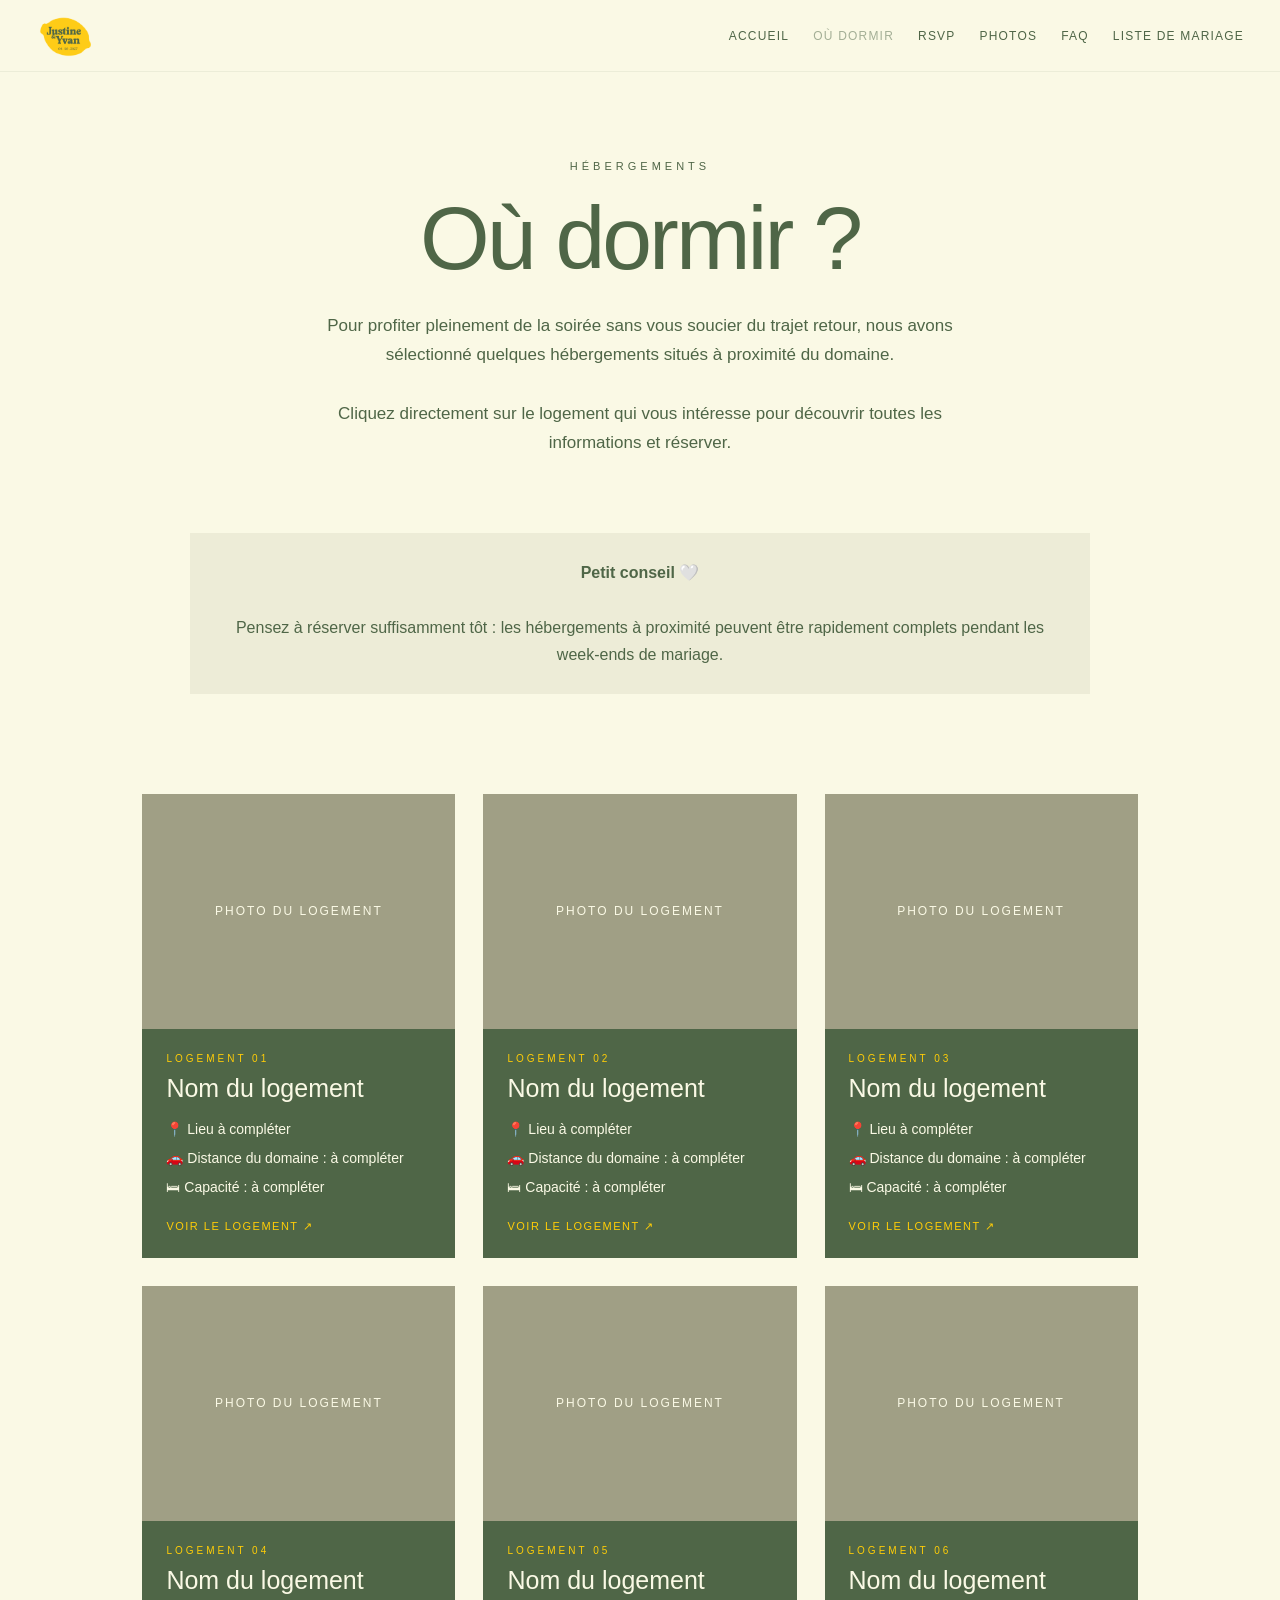
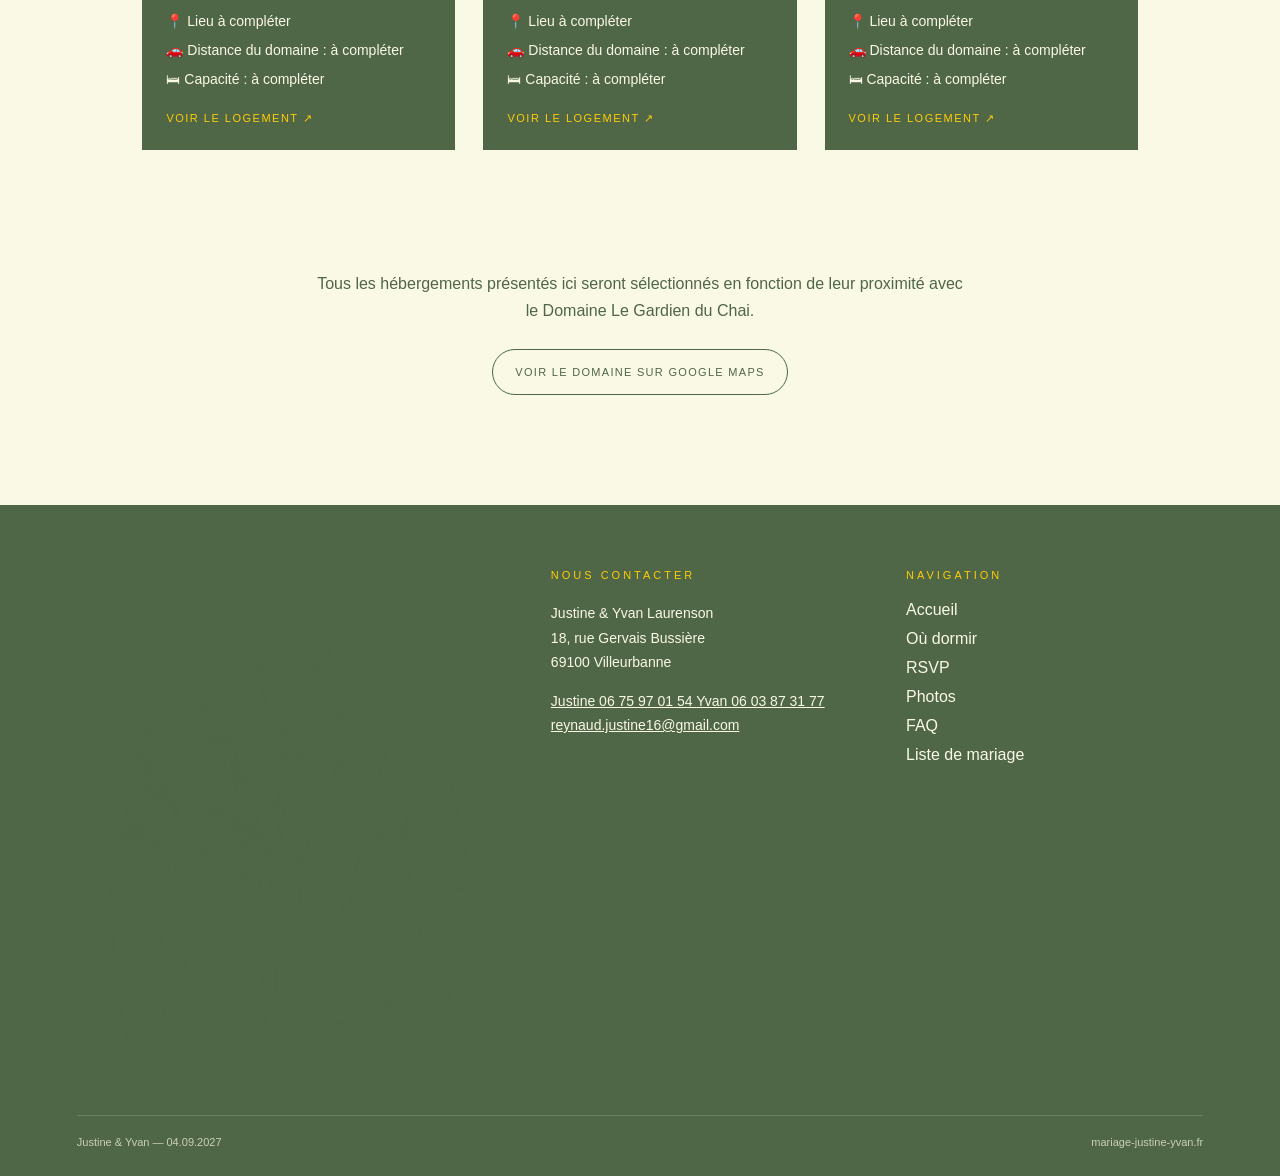
==== dormir.html @ b9c5d4f3 "Update dormir.html" ====
<!DOCTYPE html>
<html lang="fr">

<head>

<meta charset="UTF-8">

<meta name="viewport" content="width=device-width, initial-scale=1.0">

<title>Où dormir — Justine & Yvan</title>

<link
    rel="icon"
    type="image/png"
    href="./citron-logo.png"
>

<meta
    name="description"
    content="Découvrez notre sélection d'hébergements à proximité du mariage de Justine & Yvan."
>

<meta
    property="og:title"
    content="Où dormir — Justine & Yvan"
>

<meta
    property="og:description"
    content="Notre sélection d'hébergements à proximité du Domaine Le Gardien du Chai."
>

<meta
    property="og:image"
    content="https://mariage-justine-yvan.fr/photo-mariage.jpg"
>

<meta
    property="og:type"
    content="website"
>

<meta
    name="theme-color"
    content="#4f6647"
>

<link
    rel="stylesheet"
    href="./style.css"
>

</head>


<body>


<!-- =========================================================
     NAVIGATION
========================================================= -->

<nav>

    <a
        href="./index.html"
        class="logo-link"
        aria-label="Retour à l'accueil"
    >

        <img
            src="./citron-logo.png"
            alt="Logo Justine et Yvan"
            class="logo-img"
        >

    </a>


    <div class="nav-links">

        <a href="./index.html">
            Accueil
        </a>

        <a
            href="./dormir.html"
            aria-current="page"
        >
            Où dormir
        </a>

        <a href="./rsvp.html">
            RSVP
        </a>

        <a href="./photos.html">
            Photos
        </a>

        <a href="./faq.html">
            FAQ
        </a>

        <a href="./liste.html">
            Liste de mariage
        </a>

    </div>

</nav>


<!-- =========================================================
     CONTENU
========================================================= -->

<main>


<!-- =========================================================
     INTRODUCTION
========================================================= -->

<section class="page-hero">


    <div class="page-eyebrow">

        Hébergements

    </div>


    <h1 class="page-title">

        Où dormir ?

    </h1>


    <p class="page-intro">

        Pour profiter pleinement de la soirée
        sans vous soucier du trajet retour,
        nous avons sélectionné quelques hébergements
        situés à proximité du domaine.

        <br><br>

        Cliquez directement sur le logement
        qui vous intéresse pour découvrir
        toutes les informations et réserver.

    </p>


</section>


<!-- =========================================================
     PETIT CONSEIL
========================================================= -->

<div class="note">

    <strong>
        Petit conseil 🤍
    </strong>

    <br><br>

    Pensez à réserver suffisamment tôt :
    les hébergements à proximité peuvent être
    rapidement complets pendant les week-ends de mariage.

</div>


<!-- =========================================================
     LES 6 LOGEMENTS
========================================================= -->

<section class="lodging-grid">


    <!-- =====================================================
         LOGEMENT 01
    ====================================================== -->

    <a
        class="lodging-card"
        href="#"
        aria-label="Logement 1 — informations à venir"
    >


        <div class="lodging-image-placeholder">

            Photo du logement

        </div>


        <div class="lodging-content">


            <div class="lodging-number">

                Logement 01

            </div>


            <h2>

                Nom du logement

            </h2>


            <div class="lodging-meta">


                <div>

                    📍 Lieu à compléter

                </div>


                <div>

                    🚗 Distance du domaine :
                    à compléter

                </div>


                <div>

                    🛏 Capacité :
                    à compléter

                </div>


            </div>


            <span class="lodging-link">

                Voir le logement ↗

            </span>


        </div>


    </a>



    <!-- =====================================================
         LOGEMENT 02
    ====================================================== -->

    <a
        class="lodging-card"
        href="#"
        aria-label="Logement 2 — informations à venir"
    >


        <div class="lodging-image-placeholder">

            Photo du logement

        </div>


        <div class="lodging-content">


            <div class="lodging-number">

                Logement 02

            </div>


            <h2>

                Nom du logement

            </h2>


            <div class="lodging-meta">


                <div>

                    📍 Lieu à compléter

                </div>


                <div>

                    🚗 Distance du domaine :
                    à compléter

                </div>


                <div>

                    🛏 Capacité :
                    à compléter

                </div>


            </div>


            <span class="lodging-link">

                Voir le logement ↗

            </span>


        </div>


    </a>



    <!-- =====================================================
         LOGEMENT 03
    ====================================================== -->

    <a
        class="lodging-card"
        href="#"
        aria-label="Logement 3 — informations à venir"
    >


        <div class="lodging-image-placeholder">

            Photo du logement

        </div>


        <div class="lodging-content">


            <div class="lodging-number">

                Logement 03

            </div>


            <h2>

                Nom du logement

            </h2>


            <div class="lodging-meta">


                <div>

                    📍 Lieu à compléter

                </div>


                <div>

                    🚗 Distance du domaine :
                    à compléter

                </div>


                <div>

                    🛏 Capacité :
                    à compléter

                </div>


            </div>


            <span class="lodging-link">

                Voir le logement ↗

            </span>


        </div>


    </a>



    <!-- =====================================================
         LOGEMENT 04
    ====================================================== -->

    <a
        class="lodging-card"
        href="#"
        aria-label="Logement 4 — informations à venir"
    >


        <div class="lodging-image-placeholder">

            Photo du logement

        </div>


        <div class="lodging-content">


            <div class="lodging-number">

                Logement 04

            </div>


            <h2>

                Nom du logement

            </h2>


            <div class="lodging-meta">


                <div>

                    📍 Lieu à compléter

                </div>


                <div>

                    🚗 Distance du domaine :
                    à compléter

                </div>


                <div>

                    🛏 Capacité :
                    à compléter

                </div>


            </div>


            <span class="lodging-link">

                Voir le logement ↗

            </span>


        </div>


    </a>



    <!-- =====================================================
         LOGEMENT 05
    ====================================================== -->

    <a
        class="lodging-card"
        href="#"
        aria-label="Logement 5 — informations à venir"
    >


        <div class="lodging-image-placeholder">

            Photo du logement

        </div>


        <div class="lodging-content">


            <div class="lodging-number">

                Logement 05

            </div>


            <h2>

                Nom du logement

            </h2>


            <div class="lodging-meta">


                <div>

                    📍 Lieu à compléter

                </div>


                <div>

                    🚗 Distance du domaine :
                    à compléter

                </div>


                <div>

                    🛏 Capacité :
                    à compléter

                </div>


            </div>


            <span class="lodging-link">

                Voir le logement ↗

            </span>


        </div>


    </a>



    <!-- =====================================================
         LOGEMENT 06
    ====================================================== -->

    <a
        class="lodging-card"
        href="#"
        aria-label="Logement 6 — informations à venir"
    >


        <div class="lodging-image-placeholder">

            Photo du logement

        </div>


        <div class="lodging-content">


            <div class="lodging-number">

                Logement 06

            </div>


            <h2>

                Nom du logement

            </h2>


            <div class="lodging-meta">


                <div>

                    📍 Lieu à compléter

                </div>


                <div>

                    🚗 Distance du domaine :
                    à compléter

                </div>


                <div>

                    🛏 Capacité :
                    à compléter

                </div>


            </div>


            <span class="lodging-link">

                Voir le logement ↗

            </span>


        </div>


    </a>


</section>


<!-- =========================================================
     RETOUR DOMAINE
========================================================= -->

<section
    style="
        padding: 0 8vw 110px;
        text-align: center;
    "
>


    <p
        style="
            max-width: 650px;
            margin: 0 auto 25px;
            line-height: 1.7;
        "
    >

        Tous les hébergements présentés ici
        seront sélectionnés en fonction de leur proximité
        avec le Domaine Le Gardien du Chai.

    </p>


    <a
        class="btn btn-outline"
        href="https://www.google.com/maps/search/?api=1&query=543+chemin+de+la+Varenne+42110+Salt-en-Donzy"
        target="_blank"
        rel="noopener noreferrer"
    >

        Voir le domaine sur Google Maps

    </a>


</section>


</main>


<!-- =========================================================
     FOOTER
========================================================= -->
<footer class="site-footer">

    <div class="footer-main">


        <!-- VISUEL -->

        <div class="footer-visual">

            <img
                src="./dessin-justine-yvan.png"
                alt="Dessin de Justine et Yvan"
                class="footer-couple"
            >

        </div>


        <!-- CONTACTS -->

        <div class="footer-contact-block">

            <div class="footer-heading">
                Nous contacter
            </div>


            <div class="footer-contact">

                <p class="footer-address">

                    Justine & Yvan Laurenson

                    <br>

                    18, rue Gervais Bussière

                    <br>

                    69100 Villeurbanne

                </p>


                <div class="footer-contact-links">

                    <a href="tel:+33675970154">

                        <span class="footer-contact-name">
                            Justine
                        </span>

                        <span>
                            06 75 97 01 54
                        </span>

                    </a>


                    <a href="tel:+33603873177">

                        <span class="footer-contact-name">
                            Yvan
                        </span>

                        <span>
                            06 03 87 31 77
                        </span>

                    </a>


                    <a
                        href="mailto:reynaud.justine16@gmail.com"
                        class="footer-email"
                    >

                        reynaud.justine16@gmail.com

                    </a>

                </div>

            </div>

        </div>


        <!-- NAVIGATION -->

        <div class="footer-navigation">

            <div class="footer-heading">
                Navigation
            </div>


            <div class="footer-links">

                <a href="./index.html">
                    Accueil
                </a>

                <a href="./dormir.html">
                    Où dormir
                </a>

                <a href="./rsvp.html">
                    RSVP
                </a>

                <a href="./photos.html">
                    Photos
                </a>

                <a href="./faq.html">
                    FAQ
                </a>

                <a href="./liste.html">
                    Liste de mariage
                </a>

            </div>

        </div>


    </div>


    <div class="footer-bottom">

        <span>
            Justine & Yvan — 04.09.2027
        </span>

        <span>
            mariage-justine-yvan.fr
        </span>

    </div>

</footer>


<script src="./script.js"></script>


</body>

</html>
---- style.css ----
/* =========================================================
   JUSTINE & YVAN — STYLE GLOBAL
   04.09.2027
========================================================= */


/* =========================================================
   POLICE + COULEURS
========================================================= */

@font-face {

    font-family: "Acumin";

    src:
        local("Acumin Variable Concept"),
        local("AcuminVariableConcept");

}


:root {

    --green: #4f6647;

    --khaki: #a09f85;

    --yellow: #ffcd07;

    --cream: #faf9e5;

    --ink: #32412e;

}


/* =========================================================
   BASE
========================================================= */

* {

    box-sizing: border-box;

}


html {

    scroll-behavior: smooth;

}


body {

    margin: 0;

    background: var(--cream);

    color: var(--green);

    font-family:
        "Acumin",
        Arial,
        sans-serif;

    overflow-x: hidden;

}


img {

    max-width: 100%;

    display: block;

}


a {

    color: inherit;

}


button,
input,
textarea,
select {

    font: inherit;

}


section {

    scroll-margin-top: 92px;

}


/* =========================================================
   NAVIGATION
========================================================= */

nav {

    position: fixed;

    top: 0;

    left: 0;

    width: 100%;

    z-index: 1000;

    padding: 14px 36px;

    display: flex;

    justify-content: space-between;

    align-items: center;

    background:
        rgba(
            250,
            249,
            229,
            0.96
        );

    backdrop-filter:
        blur(8px);

    -webkit-backdrop-filter:
        blur(8px);

    border-bottom:
        1px solid
        rgba(
            79,
            102,
            71,
            0.08
        );

}


.logo-link {

    display: flex;

    align-items: center;

    text-decoration: none;

}


.logo-img {

    width: 58px;

    height: auto;

    transition:
        transform 0.25s ease,
        opacity 0.25s ease;

}


.logo-link:hover
.logo-img {

    transform:
        rotate(-5deg)
        scale(1.05);

    opacity: 0.85;

}


.nav-links {

    display: flex;

    gap: 24px;

    align-items: center;

}


.nav-links a {

    text-decoration: none;

    text-transform: uppercase;

    letter-spacing: 1.2px;

    font-size: 12px;

    white-space: nowrap;

    transition:
        opacity 0.2s ease;

}


.nav-links a:hover,
.nav-links a[aria-current="page"] {

    opacity: 0.5;

}


/* =========================================================
   TITRES DE PAGES
========================================================= */

.page-hero {

    padding:

        160px
        8vw
        76px;

    text-align: center;

}


.page-eyebrow {

    font-size: 11px;

    letter-spacing: 4px;

    text-transform: uppercase;

    margin-bottom: 24px;

}


.page-title {

    margin: 0;

    font-size:
        clamp(
            48px,
            7vw,
            90px
        );

    line-height: 0.95;

    font-weight: 400;

    letter-spacing: -3px;

}


.page-intro {

    max-width: 680px;

    margin:
        30px
        auto
        0;

    font-size: 17px;

    line-height: 1.72;

}


/* =========================================================
   BOUTONS
========================================================= */

.btn {

    display: inline-flex;

    align-items: center;

    justify-content: center;

    gap: 8px;

    min-height: 46px;

    padding:
        0
        22px;

    border:
        1px solid
        var(--green);

    border-radius:
        999px;

    text-decoration: none;

    text-transform: uppercase;

    letter-spacing: 1.3px;

    font-size: 11px;

    transition:

        transform 0.2s ease,

        opacity 0.2s ease,

        background 0.2s ease,

        color 0.2s ease;

}


.btn:hover {

    transform:
        translateY(-2px);

}


.btn-yellow {

    background:
        var(--yellow);

    border-color:
        var(--yellow);

    color:
        var(--green);

}


.btn-outline {

    background:
        transparent;

    color:
        var(--green);

}


.btn-cream {

    border-color:
        var(--cream);

    color:
        var(--cream);

}


.btn-cream:hover {

    background:
        var(--cream);

    color:
        var(--green);

}


/* =========================================================
   ACCUEIL — HERO
========================================================= */

.hero {

    min-height: 100vh;

    padding:

        130px
        6vw
        80px;

    display: grid;

    grid-template-columns:

        minmax(
            0,
            1fr
        )

        minmax(
            0,
            1fr
        );

    gap: 7vw;

    align-items: center;

}


.hero-visual {

    display: flex;

    justify-content: center;

}


.photo-wrapper {

    width: 82%;

    max-width: 580px;

}


.photo-wrapper img {

    width: 100%;

    height: auto;

}


.hero-content {

    max-width: 650px;

}


.names {

    margin: 0;

    font-size:

        clamp(
            55px,
            7vw,
            105px
        );

    line-height:
        0.88;

    font-weight:
        500;

    letter-spacing:
        -4px;

}


.date {

    margin-top:
        35px;

    font-size:

        clamp(
            28px,
            4vw,
            52px
        );

    letter-spacing:
        3px;

}


.intro {

    margin-top:
        42px;

    max-width:
        570px;

    font-size:
        18px;

    line-height:
        1.68;

}


/* =========================================================
   COMPTE À REBOURS
========================================================= */

.countdown {

    margin-top:
        50px;

    display:
        flex;

    align-items:
        center;

    gap:
        16px;

}


.countdown-item {

    min-width:
        74px;

    text-align:
        center;

}


.number {

    font-size:
        38px;

    line-height:
        1;

    font-weight:
        500;

}


.label {

    margin-top:
        9px;

    font-size:
        9px;

    letter-spacing:
        2px;

    text-transform:
        uppercase;

}


.separator {

    margin-top:
        -14px;

    font-size:
        27px;

}


.hero-actions {

    display:
        flex;

    flex-wrap:
        wrap;

    gap:
        12px;

    margin-top:
        38px;

}


/* =========================================================
   INFORMATIONS ESSENTIELLES
========================================================= */

.quick-facts {

    padding:

        48px
        8vw;

    background:
        var(--khaki);

    color:
        var(--cream);

}


.quick-facts-grid {

    max-width:
        1100px;

    margin:
        auto;

    display:
        grid;

    grid-template-columns:
        repeat(
            4,
            1fr
        );

    gap:
        1px;

    background:
        rgba(
            250,
            249,
            229,
            0.25
        );

}


.quick-fact {

    padding:

        28px
        20px;

    text-align:
        center;

    background:
        var(--khaki);

}


.quick-fact strong {

    display:
        block;

    color:
        var(--yellow);

    font-size:
        20px;

    margin-bottom:
        6px;

}


.quick-fact span {

    font-size:
        12px;

    letter-spacing:
        1px;

    text-transform:
        uppercase;

}


/* =========================================================
   PROGRAMME
========================================================= */

.program-section {

    background:
        var(--green);

    color:
        var(--cream);

    padding:

        120px
        8vw;

}


.program-container {

    max-width:
        1100px;

    margin:
        auto;

}


.program-header {

    text-align:
        center;

    margin-bottom:
        70px;

}


.program-title {

    margin:
        0;

    font-size:

        clamp(
            44px,
            6vw,
            78px
        );

    font-weight:
        400;

}


.timeline {

    max-width:
        820px;

    margin:
        auto;

    position:
        relative;

}


.timeline::before {

    content:
        "";

    position:
        absolute;

    left:
        28px;

    top:
        18px;

    bottom:
        18px;

    width:
        2px;

    background:

        rgba(
            250,
            249,
            229,
            0.72
        );

}


.timeline-item {

    position:
        relative;

    padding:

        0
        0
        54px
        88px;

}


.timeline-dot {

    position:
        absolute;

    left:
        18px;

    top:
        5px;

    width:
        22px;

    height:
        22px;

    border-radius:
        50%;

    background:
        var(--yellow);

    border:

        3px solid
        var(--green);

}


.timeline-time {

    color:
        var(--yellow);

    font-size:
        13px;

    letter-spacing:
        2px;

    margin-bottom:
        8px;

}


.timeline-item h3 {

    margin:

        0
        0
        10px;

    font-size:
        30px;

    font-weight:
        400;

}


.timeline-item p {

    margin:
        0;

    line-height:
        1.72;

    opacity:
        0.92;

}


.travel-time {

    margin:

        -6px
        0
        48px
        88px;

    color:
        var(--yellow);

    font-size:
        12px;

    letter-spacing:
        2px;

    text-transform:
        uppercase;

}


.maps-button {

    display:
        inline-flex;

    margin-top:
        16px;

    padding:

        11px
        18px;

    border:

        1px solid
        var(--cream);

    border-radius:
        999px;

    color:
        var(--cream);

    text-decoration:
        none;

    font-size:
        11px;

    letter-spacing:
        1.2px;

    text-transform:
        uppercase;

}


.maps-button:hover {

    background:
        var(--cream);

    color:
        var(--green);

}


/* =========================================================
   TRAJET ÉGLISE → DOMAINE
========================================================= */

.route-section {

    padding:

        95px
        8vw;

    background:
        var(--cream);

}


.route-card {

    max-width:
        980px;

    margin:
        auto;

    background:
        var(--khaki);

    color:
        var(--cream);

    padding:
        46px;

    border-radius:
        2px;

}


.route-title {

    margin:

        0
        0
        36px;

    text-align:
        center;

    font-size:

        clamp(
            34px,
            5vw,
            58px
        );

    font-weight:
        400;

}


.route-grid {

    display:
        grid;

    grid-template-columns:

        1fr
        auto
        1fr;

    gap:
        28px;

    align-items:
        center;

}


.route-place {

    text-align:
        center;

}


.route-place strong {

    display:
        block;

    color:
        var(--yellow);

    font-size:
        19px;

    margin-bottom:
        10px;

}


.route-place p {

    margin:
        0;

    line-height:
        1.65;

}


.route-arrow {

    text-align:
        center;

    color:
        var(--yellow);

    font-size:
        13px;

    letter-spacing:
        2px;

    text-transform:
        uppercase;

}


.route-actions {

    display:
        flex;

    justify-content:
        center;

    gap:
        12px;

    flex-wrap:
        wrap;

    margin-top:
        34px;

}


/* =========================================================
   OÙ DORMIR
========================================================= */

.lodging-grid {

    max-width:
        1200px;

    margin:

        0
        auto;

    padding:

        0
        8vw
        120px;

    display:
        grid;

    grid-template-columns:

        repeat(
            3,
            minmax(
                0,
                1fr
            )
        );

    gap:
        28px;

}


.lodging-card {

    display:
        block;

    text-decoration:
        none;

    background:
        var(--green);

    color:
        var(--cream);

    overflow:
        hidden;

    transition:

        transform 0.25s ease,

        box-shadow 0.25s ease;

}


.lodging-card:hover {

    transform:
        translateY(-6px);

    box-shadow:

        0
        14px
        35px

        rgba(
            79,
            102,
            71,
            0.18
        );

}


.lodging-image,
.lodging-image-placeholder {

    width:
        100%;

    aspect-ratio:
        4 / 3;

}


.lodging-image {

    object-fit:
        cover;

}


.lodging-image-placeholder {

    display:
        flex;

    align-items:
        center;

    justify-content:
        center;

    background:
        var(--khaki);

    color:
        var(--cream);

    font-size:
        12px;

    letter-spacing:
        2px;

    text-transform:
        uppercase;

}


.lodging-content {

    padding:
        24px;

}


.lodging-number {

    color:
        var(--yellow);

    font-size:
        10px;

    letter-spacing:
        3px;

    text-transform:
        uppercase;

    margin-bottom:
        10px;

}


.lodging-content h2 {

    margin:

        0
        0
        16px;

    font-size:
        25px;

    font-weight:
        400;

}


.lodging-meta {

    display:
        flex;

    flex-direction:
        column;

    gap:
        8px;

    font-size:
        14px;

    line-height:
        1.5;

}


.lodging-link {

    display:
        inline-block;

    margin-top:
        22px;

    color:
        var(--yellow);

    font-size:
        11px;

    letter-spacing:
        1.5px;

    text-transform:
        uppercase;

}


/* =========================================================
   BLOCS DE NOTE
========================================================= */

.note {

    max-width:
        900px;

    margin:

        0
        auto
        100px;

    padding:
        26px;

    background:

        rgba(
            160,
            159,
            133,
            0.15
        );

    text-align:
        center;

    line-height:
        1.7;

}


/* =========================================================
   RSVP
========================================================= */

.rsvp-form-section {

    padding:

        0
        8vw
        120px;

}


.rsvp-container {

    max-width:
        900px;

    margin:
        auto;

}


.rsvp-form {

    display:
        flex;

    flex-direction:
        column;

    gap:
        52px;

}


.form-group {

    padding-bottom:
        46px;

    border-bottom:

        1px solid

        rgba(
            79,
            102,
            71,
            0.22
        );

    transition:
        opacity 0.3s ease;

}


.question-number {

    width:
        42px;

    height:
        42px;

    margin-bottom:
        20px;

    display:
        inline-flex;

    align-items:
        center;

    justify-content:
        center;

    border-radius:
        50%;

    background:
        var(--yellow);

    color:
        var(--green);

    font-size:
        12px;

}


.question {

    display:
        block;

    margin-bottom:
        18px;

    font-size:
        23px;

    line-height:
        1.35;

}


.helper-text {

    margin:

        -3px
        0
        24px;

    font-size:
        14px;

    line-height:
        1.6;

    color:

        rgba(
            79,
            102,
            71,
            0.72
        );

}


.text-input,
.textarea-input {

    width:
        100%;

    padding:

        14px
        4px;

    border:
        none;

    border-bottom:

        1px solid
        var(--green);

    border-radius:
        0;

    background:
        transparent;

    color:
        var(--green);

    font-size:
        17px;

    outline:
        none;

}


.text-input:focus,
.textarea-input:focus {

    border-bottom-width:
        2px;

}


.textarea-input {

    min-height:
        105px;

    resize:
        vertical;

}


.select-wrapper {

    position:
        relative;

    max-width:
        320px;

    margin-top:
        12px;

}


.select-input {

    width:
        100%;

    appearance:
        none;

    -webkit-appearance:
        none;

    padding:

        15px
        44px
        15px
        15px;

    border:

        1px solid
        var(--green);

    background:
        var(--cream);

    color:
        var(--green);

    outline:
        none;

}


.select-wrapper::after {

    content:
        "↓";

    position:
        absolute;

    right:
        17px;

    top:
        50%;

    transform:
        translateY(-50%);

    pointer-events:
        none;

}


.choice-list {

    display:
        flex;

    flex-direction:
        column;

    gap:
        15px;

}


.choice {

    position:
        relative;

    display:
        flex;

    align-items:
        center;

    gap:
        13px;

    cursor:
        pointer;

    line-height:
        1.45;

}


.choice input {

    position:
        absolute;

    opacity:
        0;

}


.custom-radio {

    width:
        22px;

    height:
        22px;

    flex-shrink:
        0;

    border:

        1px solid
        var(--green);

    border-radius:
        50%;

    display:
        flex;

    align-items:
        center;

    justify-content:
        center;

}


.choice input:checked
+
.custom-radio::after {

    content:
        "";

    width:
        12px;

    height:
        12px;

    border-radius:
        50%;

    background:
        var(--green);

}


.conditional-section {

    display:
        none;

    margin-top:
        28px;

    padding:
        26px;

    background:

        rgba(
            160,
            159,
            133,
            0.15
        );

}


.conditional-section.visible {

    display:
        block;

}


.rsvp-deadline {

    padding:

        38px
        28px;

    background:
        var(--green);

    color:
        var(--cream);

    text-align:
        center;

    line-height:
        1.7;

}


.rsvp-deadline strong {

    color:
        var(--yellow);

}


.submit-area {

    text-align:
        center;

}


.rsvp-submit {

    padding:

        18px
        38px;

    border:
        none;

    border-radius:
        999px;

    background:
        var(--yellow);

    color:
        var(--green);

    font-size:
        12px;

    letter-spacing:
        1.7px;

    text-transform:
        uppercase;

    cursor:
        pointer;

    transition:

        transform 0.2s ease,

        opacity 0.2s ease;

}


.rsvp-submit:hover {

    transform:
        translateY(-2px);

}


.rsvp-submit:disabled {

    opacity:
        0.6;

    cursor:
        wait;

}


.rsvp-success {

    display:
        none;

    margin-top:
        30px;

    padding:
        30px;

    background:

        rgba(
            79,
            102,
            71,
            0.1
        );

    line-height:
        1.65;

}


.rsvp-success.visible {

    display:
        block;

}


/* =========================================================
   PHOTOS
========================================================= */

.photos-content {

    padding:

        0
        8vw
        120px;

}


.photos-container {

    max-width:
        950px;

    margin:
        auto;

}


.photos-card {

    padding:

        68px
        48px;

    background:
        var(--green);

    color:
        var(--cream);

    text-align:
        center;

}


.photos-icon {

    font-size:
        42px;

    margin-bottom:
        24px;

}


.photos-card h2 {

    margin:
        0;

    font-size:

        clamp(
            34px,
            5vw,
            56px
        );

    font-weight:
        400;

}


.photos-card p {

    max-width:
        650px;

    margin:

        28px
        auto
        0;

    font-size:
        17px;

    line-height:
        1.72;

}


.photos-actions {

    margin-top:
        40px;

    display:
        flex;

    justify-content:
        center;

    gap:
        14px;

    flex-wrap:
        wrap;

}


.qr-wrap {

    margin:

        42px
        auto
        0;

    width:
        210px;

    height:
        210px;

    padding:
        14px;

    background:
        var(--cream);

    display:
        flex;

    align-items:
        center;

    justify-content:
        center;

    color:
        var(--green);

    font-size:
        12px;

    line-height:
        1.4;

}


.qr-wrap img {

    width:
        100%;

    height:
        100%;

    object-fit:
        contain;

}


/* =========================================================
   FAQ
========================================================= */

.faq-list {

    max-width:
        900px;

    margin:

        0
        auto;

    padding:

        0
        8vw
        120px;

}


.faq-item {

    border-bottom:

        1px solid

        rgba(
            79,
            102,
            71,
            0.22
        );

}


.faq-question {

    width:
        100%;

    padding:

        24px
        0;

    border:
        none;

    background:
        transparent;

    color:
        var(--green);

    display:
        flex;

    justify-content:
        space-between;

    align-items:
        center;

    gap:
        20px;

    text-align:
        left;

    font-size:
        20px;

    cursor:
        pointer;

}


.faq-symbol {

    width:
        34px;

    height:
        34px;

    flex-shrink:
        0;

    border-radius:
        50%;

    background:
        var(--yellow);

    display:
        flex;

    align-items:
        center;

    justify-content:
        center;

    font-size:
        19px;

}


.faq-answer {

    display:
        none;

    padding:

        0
        52px
        24px
        0;

    font-size:
        16px;

    line-height:
        1.72;

    color:

        rgba(
            79,
            102,
            71,
            0.84
        );

}


.faq-item.open
.faq-answer {

    display:
        block;

}


/* =========================================================
   LISTE DE MARIAGE
========================================================= */

.gift-section {

    padding:

        0
        8vw
        120px;

}


.gift-card {

    max-width:
        900px;

    margin:
        auto;

    padding:

        64px
        48px;

    background:
        var(--green);

    color:
        var(--cream);

    text-align:
        center;

}


.gift-card h2 {

    margin:
        0;

    font-size:

        clamp(
            34px,
            5vw,
            58px
        );

    font-weight:
        400;

}


.gift-card p {

    max-width:
        680px;

    margin:

        28px
        auto
        0;

    line-height:
        1.75;

    font-size:
        17px;

}


.gift-actions {

    margin-top:
        36px;

    display:
        flex;

    justify-content:
        center;

    gap:
        12px;

    flex-wrap:
        wrap;

}


/* =========================================================
   PAGE 404
========================================================= */

.notfound {

    min-height:
        100vh;

    padding:

        120px
        24px
        60px;

    display:
        flex;

    align-items:
        center;

    justify-content:
        center;

    text-align:
        center;

}


.notfound-inner {

    max-width:
        700px;

}


.notfound-logo {

    width:
        95px;

    margin:

        0
        auto
        24px;

}


.notfound h1 {

    margin:
        0;

    font-size:

        clamp(
            46px,
            8vw,
            90px
        );

    font-weight:
        400;

}


.notfound p {

    font-size:
        18px;

    line-height:
        1.7;

}


/* =========================================================
   FOOTER
========================================================= */

footer {

    background:
        var(--green);

    color:
        var(--cream);

    padding:

        64px
        6vw
        28px;

}


.footer-main {

    max-width:
        1200px;

    margin:
        auto;

    display:
        grid;

    grid-template-columns:

        1.4fr
        1fr
        1fr;

    gap:
        58px;

}


.footer-logo {

    width:
        72px;

    margin-bottom:
        18px;

}


.footer-title {

    font-size:
        28px;

    margin:

        0
        0
        8px;

    font-weight:
        400;

}


.footer-date {

    color:
        var(--yellow);

    letter-spacing:
        2px;

}


.footer-heading {

    color:
        var(--yellow);

    font-size:
        11px;

    letter-spacing:
        3px;

    text-transform:
        uppercase;

    margin-bottom:
        20px;

}


.footer-links {

    display:
        flex;

    flex-direction:
        column;

    gap:
        11px;

}


.footer-links a {

    color:
        var(--cream);

    text-decoration:
        none;

}


.footer-links a:hover {

    opacity:
        0.7;

}


.footer-contact {

    line-height:
        1.75;

    font-size:
        14px;

}


.footer-bottom {

    max-width:
        1200px;

    margin:

        48px
        auto
        0;

    padding-top:
        20px;

    border-top:

        1px solid

        rgba(
            250,
            249,
            229,
            0.24
        );

    display:
        flex;

    justify-content:
        space-between;

    gap:
        20px;

    font-size:
        11px;

    opacity:
        0.72;

}


/* =========================================================
   TABLETTES
========================================================= */

@media
(
    max-width: 900px
) {

    .quick-facts-grid {

        grid-template-columns:

            repeat(
                2,
                1fr
            );

    }


    .lodging-grid {

        grid-template-columns:

            repeat(
                2,
                minmax(
                    0,
                    1fr
                )
            );

    }


    .route-grid {

        grid-template-columns:
            1fr;

        gap:
            22px;

    }


}


/* =========================================================
   MOBILE
========================================================= */

@media
(
    max-width: 700px
) {


    /* NAVIGATION */

    nav {

        padding:

            12px
            16px;

    }


    .logo-img {

        width:
            46px;

    }


    .nav-links {

        gap:
            11px;

        overflow-x:
            auto;

        max-width:

            calc(
                100vw
                -
                78px
            );

        scrollbar-width:
            none;

    }


    .nav-links::-webkit-scrollbar {

        display:
            none;

    }


    .nav-links a {

        font-size:
            9px;

    }


    /* ACCUEIL */

    .hero {

        min-height:
            auto;

        padding:

            105px
            22px
            72px;

        display:
            flex;

        flex-direction:
            column;

        gap:
            48px;

    }


    .photo-wrapper {

        width:
            100%;

    }


    .hero-content {

        text-align:
            center;

    }


    .names {

        font-size:
            62px;

        letter-spacing:
            -3px;

    }


    .date {

        font-size:
            29px;

    }


    .intro {

        font-size:
            16px;

    }


    .countdown {

        justify-content:
            center;

        gap:
            6px;

    }


    .countdown-item {

        min-width:
            56px;

    }


    .number {

        font-size:
            26px;

    }


    .label {

        font-size:
            7px;

        letter-spacing:
            1px;

    }


    .separator {

        font-size:
            18px;

    }


    .hero-actions {

        justify-content:
            center;

    }


    /* INFOS */

    .quick-facts {

        padding:

            30px
            20px;

    }


    .quick-facts-grid {

        grid-template-columns:

            1fr
            1fr;

    }


    .quick-fact {

        padding:

            22px
            12px;

    }


    /* PROGRAMME */

    .program-section {

        padding:

            90px
            22px;

    }


    .timeline-item {

        padding-left:
            68px;

    }


    .travel-time {

        margin-left:
            68px;

    }


    /* TRAJET */

    .route-section {

        padding:

            70px
            22px;

    }


    .route-card {

        padding:

            32px
            22px;

    }


    /* PAGES */

    .page-hero {

        padding:

            125px
            22px
            58px;

    }


    .page-title {

        font-size:
            50px;

        letter-spacing:
            -2px;

    }


    /* HÉBERGEMENTS */

    .lodging-grid {

        grid-template-columns:
            1fr;

        padding:

            0
            22px
            90px;

    }


    /* RSVP */

    .rsvp-form-section {

        padding:

            0
            22px
            90px;

    }


    .question {

        font-size:
            20px;

    }


    /* PHOTOS */

    .photos-content {

        padding:

            0
            22px
            90px;

    }


    .photos-card {

        padding:

            48px
            22px;

    }


    .photos-actions {

        flex-direction:
            column;

    }


    .photos-actions
    .btn {

        width:
            100%;

    }


    /* FAQ */

    .faq-list {

        padding:

            0
            22px
            90px;

    }


    .faq-question {

        font-size:
            18px;

    }


    .faq-answer {

        padding-right:
            0;

    }


    /* LISTE DE MARIAGE */

    .gift-section {

        padding:

            0
            22px
            90px;

    }


    .gift-card {

        padding:

            48px
            22px;

    }


    .gift-actions {

        flex-direction:
            column;

    }


    .gift-actions
    .btn {

        width:
            100%;

    }


    /* FOOTER */

    footer {

        padding:

            52px
            22px
            25px;

    }


    .footer-main {

        grid-template-columns:
            1fr;

        gap:
            40px;

    }


    .footer-bottom {

        flex-direction:
            column;

    }


}
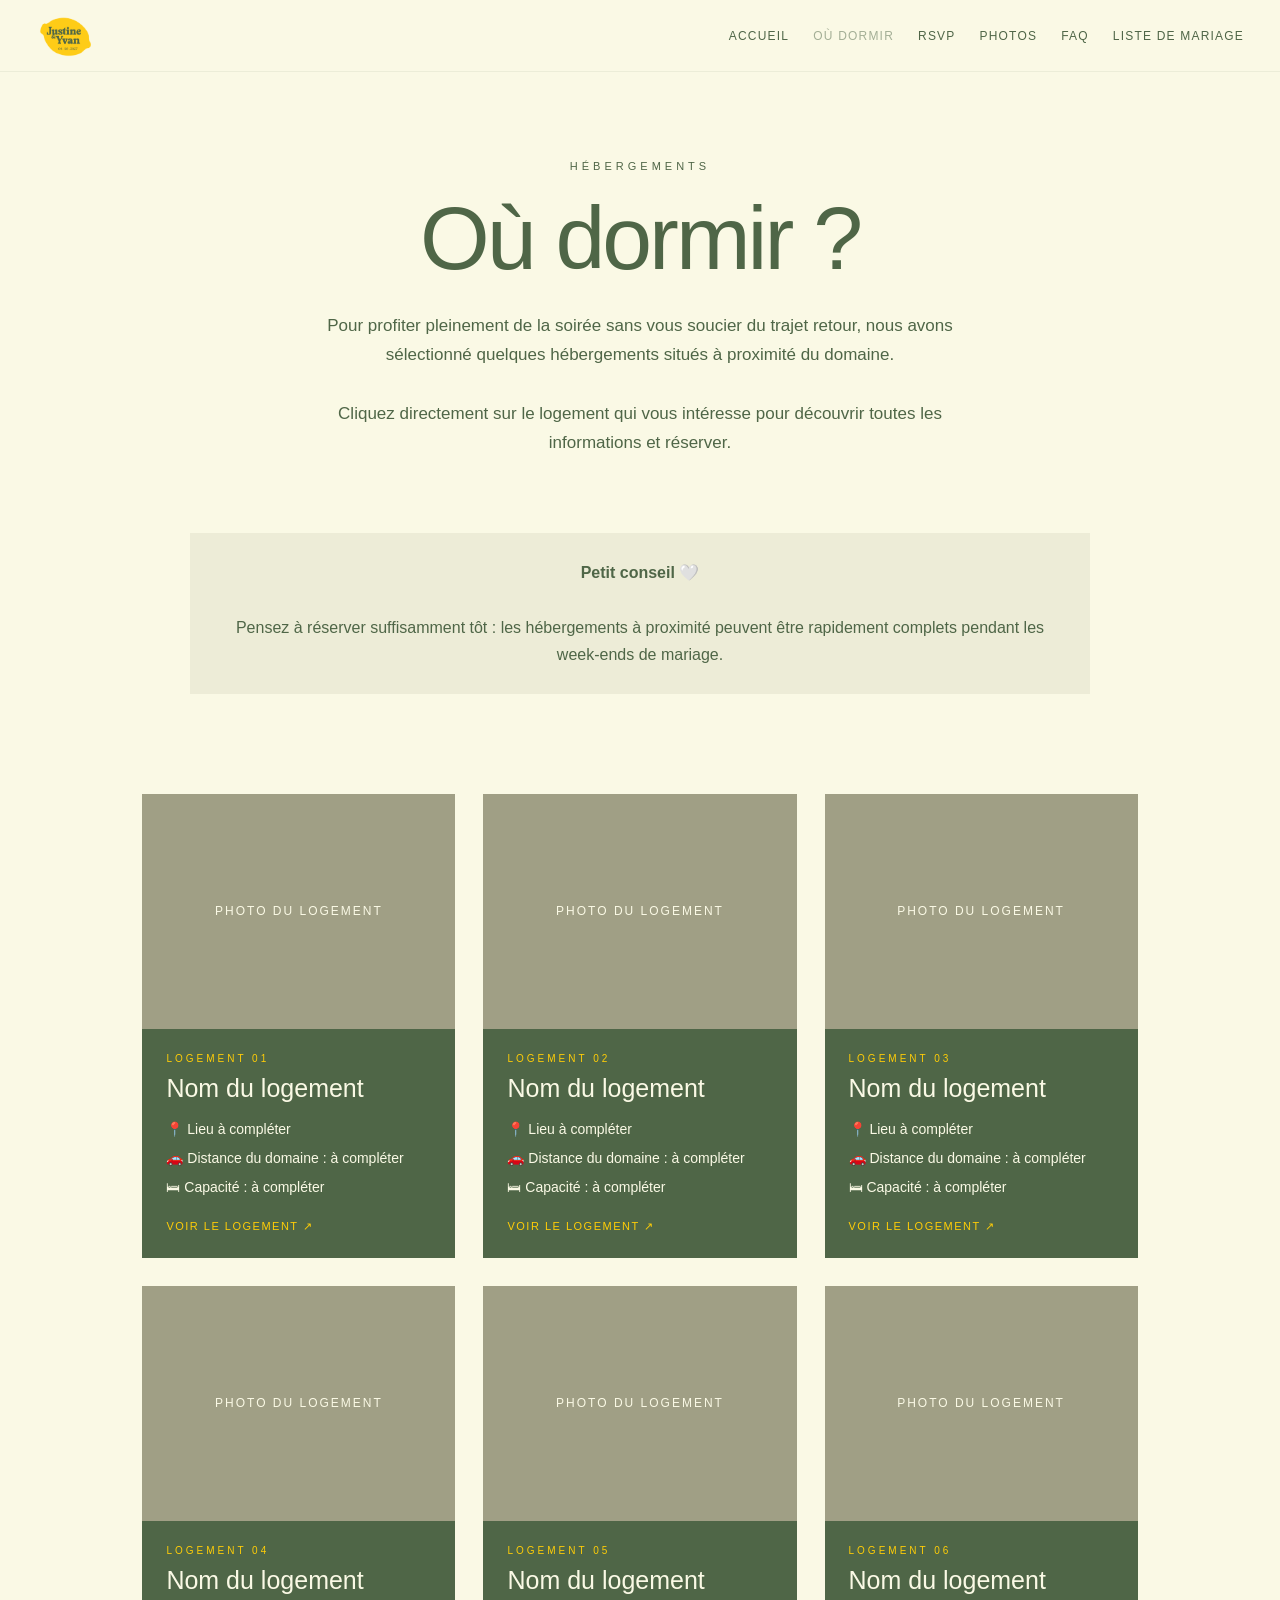
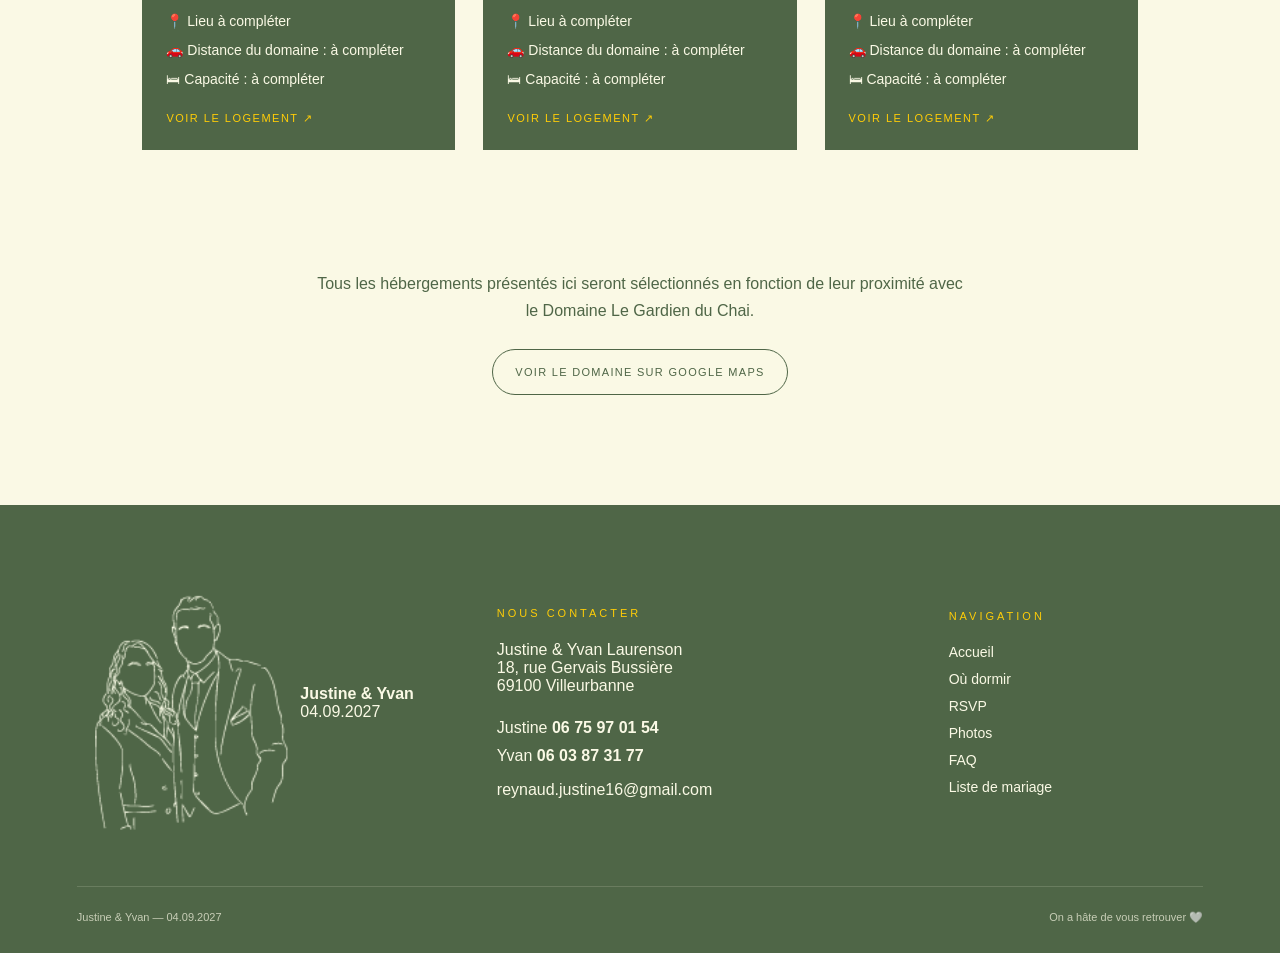
==== commit 95a2b2e5: "Update dormir.html" ====
--- a/dormir.html
+++ b/dormir.html
@@ -706,21 +706,32 @@
 
     <div class="footer-main">
 
-
-        <!-- VISUEL -->
+        <!-- DESSIN -->
 
         <div class="footer-visual">
 
             <img
                 src="./dessin-justine-yvan.png"
-                alt="Dessin de Justine et Yvan"
+                alt="Justine et Yvan"
                 class="footer-couple"
             >
 
-        </div>
-
-
-        <!-- CONTACTS -->
+            <div class="footer-wedding">
+
+                <strong>
+                    Justine & Yvan
+                </strong>
+
+                <span>
+                    04.09.2027
+                </span>
+
+            </div>
+
+        </div>
+
+
+        <!-- CONTACT -->
 
         <div class="footer-contact-block">
 
@@ -728,62 +739,49 @@
                 Nous contacter
             </div>
 
-
-            <div class="footer-contact">
-
-                <p class="footer-address">
-
-                    Justine & Yvan Laurenson
-
-                    <br>
-
-                    18, rue Gervais Bussière
-
-                    <br>
-
-                    69100 Villeurbanne
-
-                </p>
-
-
-                <div class="footer-contact-links">
-
-                    <a href="tel:+33675970154">
-
-                        <span class="footer-contact-name">
-                            Justine
-                        </span>
-
-                        <span>
-                            06 75 97 01 54
-                        </span>
-
-                    </a>
-
-
-                    <a href="tel:+33603873177">
-
-                        <span class="footer-contact-name">
-                            Yvan
-                        </span>
-
-                        <span>
-                            06 03 87 31 77
-                        </span>
-
-                    </a>
-
-
-                    <a
-                        href="mailto:reynaud.justine16@gmail.com"
-                        class="footer-email"
-                    >
-
-                        reynaud.justine16@gmail.com
-
-                    </a>
-
-                </div>
+            <p class="footer-address">
+
+                Justine & Yvan Laurenson<br>
+
+                18, rue Gervais Bussière<br>
+
+                69100 Villeurbanne
+
+            </p>
+
+
+            <div class="footer-contact-links">
+
+                <a href="tel:+33675970154">
+
+                    <span>Justine</span>
+
+                    <strong>
+                        06 75 97 01 54
+                    </strong>
+
+                </a>
+
+
+                <a href="tel:+33603873177">
+
+                    <span>Yvan</span>
+
+                    <strong>
+                        06 03 87 31 77
+                    </strong>
+
+                </a>
+
+
+                <a
+                    href="mailto:reynaud.justine16@gmail.com"
+                    class="footer-email"
+                >
+
+                    reynaud.justine16@gmail.com
+
+                </a>
 
             </div>
 
@@ -797,7 +795,6 @@
             <div class="footer-heading">
                 Navigation
             </div>
-
 
             <div class="footer-links">
 
@@ -829,7 +826,6 @@
 
         </div>
 
-
     </div>
 
 
@@ -840,14 +836,13 @@
         </span>
 
         <span>
-            mariage-justine-yvan.fr
+            On a hâte de vous retrouver 🤍
         </span>
 
     </div>
 
 </footer>
 
-
 <script src="./script.js"></script>
 
 
--- a/style.css
+++ b/style.css
@@ -2448,17 +2448,18 @@
    FOOTER
 ========================================================= */
 
-footer {
-
-    background:
-        var(--green);
-
-    color:
-        var(--cream);
+/* =========================================================
+   FOOTER
+========================================================= */
+
+.site-footer {
+
+    background: var(--green);
+
+    color: var(--cream);
 
     padding:
-
-        64px
+        70px
         6vw
         28px;
 
@@ -2467,172 +2468,450 @@
 
 .footer-main {
 
-    max-width:
-        1200px;
+    width: 100%;
+
+    max-width: 1200px;
+
+    margin: 0 auto;
+
+    display: grid;
+
+    grid-template-columns:
+        1.1fr
+        1.2fr
+        0.8fr;
+
+    gap: 70px;
+
+    align-items: center;
+
+}
+
+
+/* =========================================================
+   DESSIN
+========================================================= */
+
+.footer-visual {
+
+    display: flex;
+
+    justify-content: center;
+
+    align-items: center;
+
+}
+
+
+.footer-couple {
+
+    width: 100%;
+
+    max-width: 300px;
+
+    height: auto;
+
+    object-fit: contain;
+
+}
+
+
+/* =========================================================
+   TITRES
+========================================================= */
+
+.footer-heading {
+
+    color: var(--yellow);
+
+    font-size: 11px;
+
+    letter-spacing: 3px;
+
+    text-transform: uppercase;
+
+    margin-bottom: 22px;
+
+}
+
+
+/* =========================================================
+   CONTACT
+========================================================= */
+
+.footer-contact {
+
+    font-size: 15px;
+
+    line-height: 1.75;
+
+}
+
+
+.footer-address {
 
     margin:
-        auto;
-
-    display:
-        grid;
-
-    grid-template-columns:
-
-        1.4fr
-        1fr
-        1fr;
-
-    gap:
-        58px;
-
-}
-
-
-.footer-logo {
-
-    width:
-        72px;
-
-    margin-bottom:
-        18px;
-
-}
-
-
-.footer-title {
-
-    font-size:
-        28px;
-
-    margin:
-
         0
         0
-        8px;
-
-    font-weight:
-        400;
-
-}
-
-
-.footer-date {
-
-    color:
-        var(--yellow);
-
-    letter-spacing:
-        2px;
-
-}
-
-
-.footer-heading {
-
-    color:
-        var(--yellow);
-
-    font-size:
-        11px;
-
-    letter-spacing:
-        3px;
-
-    text-transform:
-        uppercase;
-
-    margin-bottom:
-        20px;
-
-}
-
+        24px;
+
+}
+
+
+.footer-contact-links {
+
+    display: flex;
+
+    flex-direction: column;
+
+    align-items: flex-start;
+
+    gap: 10px;
+
+}
+
+
+.footer-contact-links a {
+
+    color: var(--cream);
+
+    text-decoration: none;
+
+    transition:
+        opacity 0.2s ease;
+
+}
+
+
+.footer-contact-links a:hover {
+
+    opacity: 0.7;
+
+}
+
+
+.footer-contact-name {
+
+    display: inline-block;
+
+    min-width: 62px;
+
+    color: var(--yellow);
+
+}
+
+
+.footer-email {
+
+    margin-top: 6px;
+
+    overflow-wrap: anywhere;
+
+    word-break: break-word;
+
+}
+
+
+/* =========================================================
+   NAVIGATION
+========================================================= */
 
 .footer-links {
 
-    display:
-        flex;
-
-    flex-direction:
-        column;
-
-    gap:
-        11px;
+    display: flex;
+
+    flex-direction: column;
+
+    align-items: flex-start;
+
+    gap: 11px;
 
 }
 
 
 .footer-links a {
 
-    color:
-        var(--cream);
-
-    text-decoration:
-        none;
+    color: var(--cream);
+
+    text-decoration: none;
+
+    font-size: 14px;
+
+    transition:
+        opacity 0.2s ease;
 
 }
 
 
 .footer-links a:hover {
 
-    opacity:
-        0.7;
-
-}
-
-
-.footer-contact {
-
-    line-height:
-        1.75;
-
-    font-size:
-        14px;
-
-}
-
+    opacity: 0.65;
+
+}
+
+
+/* =========================================================
+   BAS DU FOOTER
+========================================================= */
 
 .footer-bottom {
 
-    max-width:
-        1200px;
+    max-width: 1200px;
 
     margin:
-
-        48px
+        55px
         auto
         0;
 
-    padding-top:
-        20px;
+    padding-top: 22px;
 
     border-top:
-
         1px solid
-
-        rgba(
-            250,
-            249,
-            229,
-            0.24
-        );
-
-    display:
-        flex;
-
-    justify-content:
-        space-between;
-
-    gap:
-        20px;
-
-    font-size:
-        11px;
-
-    opacity:
-        0.72;
-
-}
-
+        rgba(250, 249, 229, 0.22);
+
+    display: flex;
+
+    justify-content: space-between;
+
+    align-items: center;
+
+    gap: 20px;
+
+    font-size: 11px;
+
+    line-height: 1.5;
+
+    opacity: 0.7;
+
+}
+
+
+/* =========================================================
+   TABLETTE
+========================================================= */
+
+@media (max-width: 900px) {
+
+    .footer-main {
+
+        grid-template-columns:
+            1fr
+            1fr;
+
+        gap: 50px;
+
+    }
+
+
+    .footer-visual {
+
+        align-self: start;
+
+    }
+
+
+    .footer-navigation {
+
+        grid-column: 1 / -1;
+
+    }
+
+
+    .footer-navigation
+    .footer-links {
+
+        flex-direction: row;
+
+        flex-wrap: wrap;
+
+        gap:
+            12px
+            24px;
+
+    }
+
+}
+
+
+/* =========================================================
+   MOBILE
+========================================================= */
+
+@media (max-width: 700px) {
+
+    .site-footer {
+
+        padding:
+            50px
+            22px
+            24px;
+
+    }
+
+
+    .footer-main {
+
+        display: flex;
+
+        flex-direction: column;
+
+        align-items: center;
+
+        gap: 42px;
+
+        text-align: center;
+
+    }
+
+
+    .footer-visual {
+
+        width: 100%;
+
+    }
+
+
+    .footer-couple {
+
+        width: 82%;
+
+        max-width: 280px;
+
+        margin: 0 auto;
+
+    }
+
+
+    .footer-contact-block {
+
+        width: 100%;
+
+    }
+
+
+    .footer-contact {
+
+        width: 100%;
+
+    }
+
+
+    .footer-address {
+
+        font-size: 15px;
+
+        line-height: 1.65;
+
+    }
+
+
+    .footer-contact-links {
+
+        width: 100%;
+
+        align-items: stretch;
+
+        gap: 8px;
+
+    }
+
+
+    .footer-contact-links a {
+
+        display: flex;
+
+        justify-content: center;
+
+        align-items: center;
+
+        flex-wrap: wrap;
+
+        gap: 6px;
+
+        min-height: 44px;
+
+        padding:
+            8px
+            10px;
+
+        border-bottom:
+            1px solid
+            rgba(250, 249, 229, 0.14);
+
+        font-size: 15px;
+
+    }
+
+
+    .footer-contact-name {
+
+        min-width: auto;
+
+    }
+
+
+    .footer-email {
+
+        display: block !important;
+
+        width: 100%;
+
+        overflow-wrap: anywhere;
+
+        word-break: break-word;
+
+    }
+
+
+    .footer-navigation {
+
+        width: 100%;
+
+    }
+
+
+    .footer-navigation
+    .footer-links {
+
+        display: flex;
+
+        flex-direction: row;
+
+        justify-content: center;
+
+        align-items: center;
+
+        flex-wrap: wrap;
+
+        gap:
+            11px
+            20px;
+
+    }
+
+
+    .footer-links a {
+
+        font-size: 13px;
+
+    }
+
+
+    .footer-bottom {
+
+        margin-top: 42px;
+
+        flex-direction: column;
+
+        justify-content: center;
+
+        text-align: center;
+
+        gap: 7px;
+
+    }
+
+}
 
 /* =========================================================
    TABLETTES
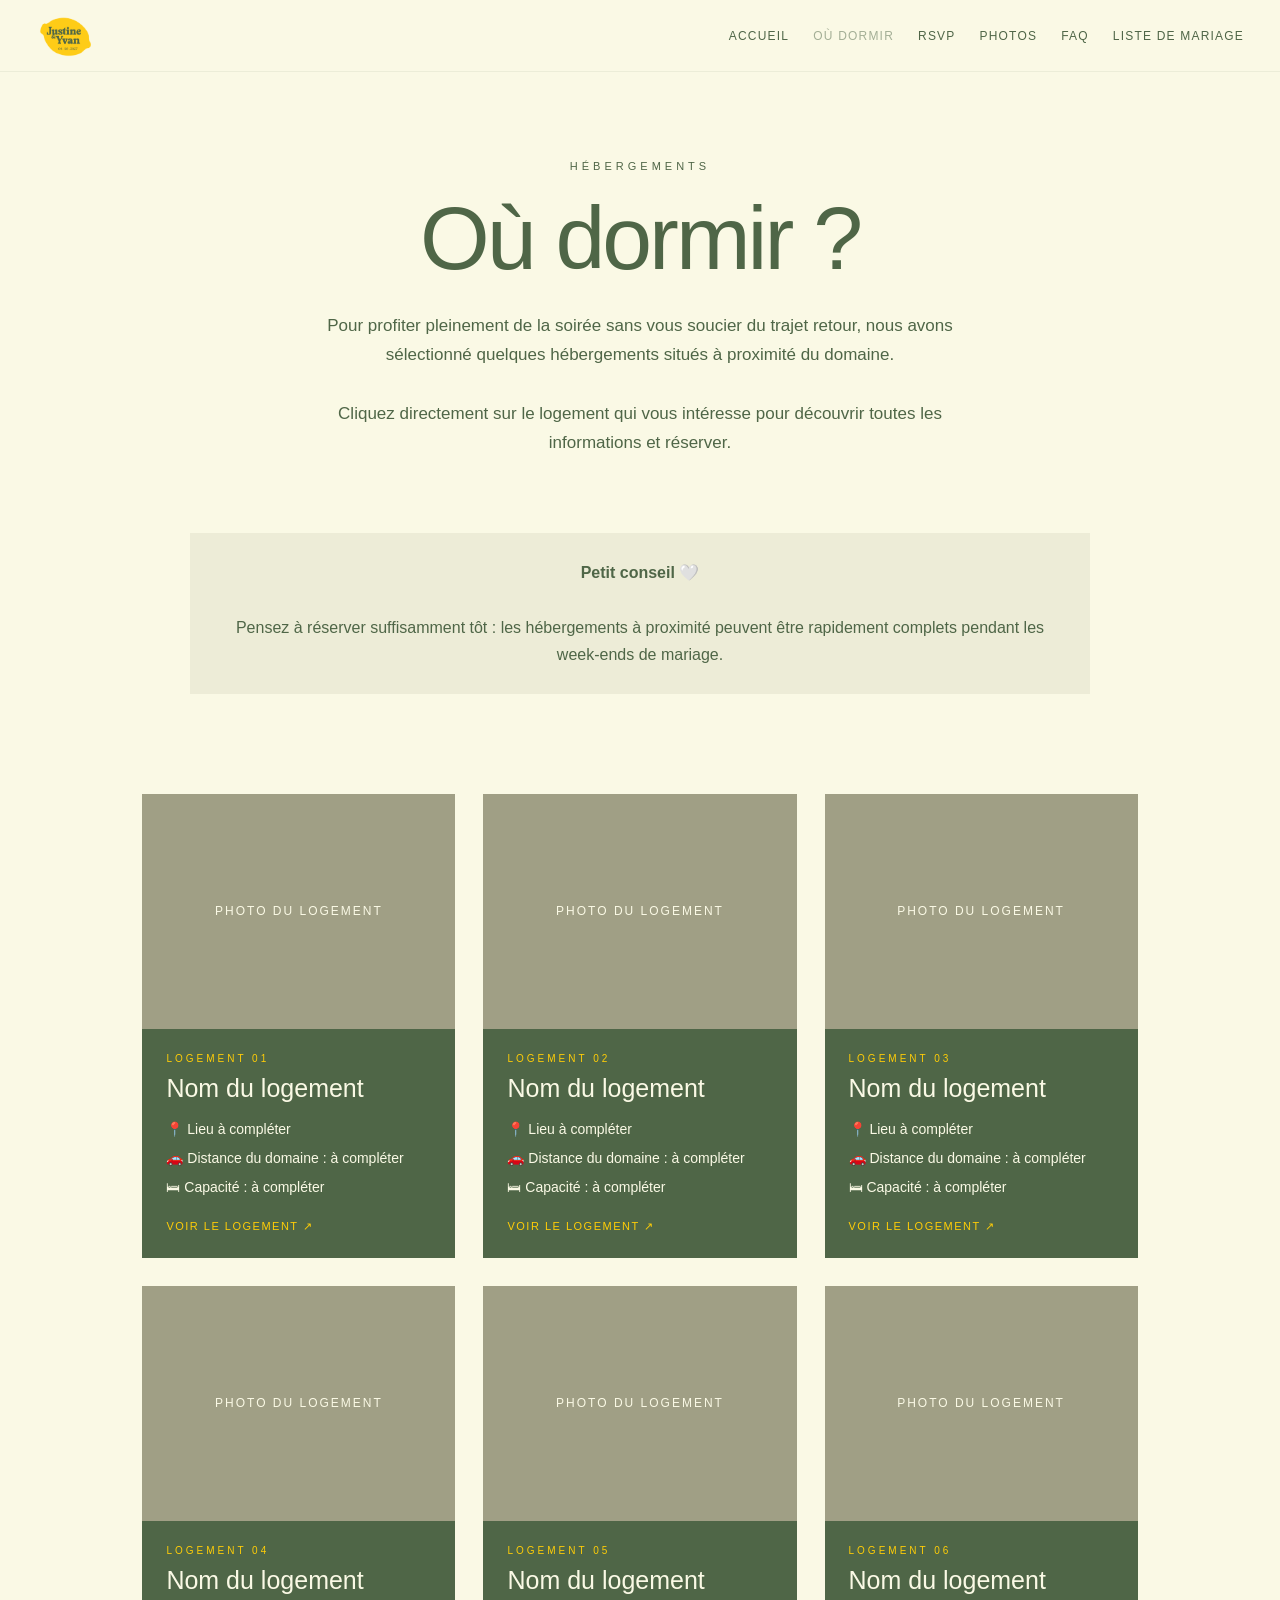
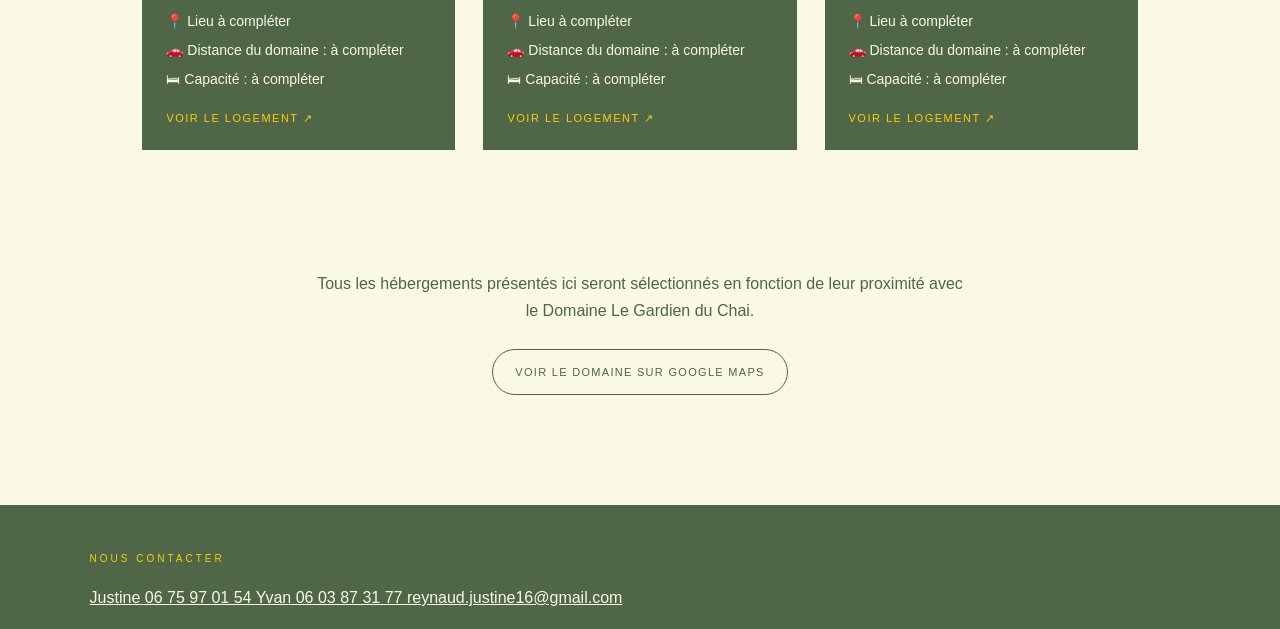
==== commit a6a0053b: "Update dormir.html" ====
--- a/dormir.html
+++ b/dormir.html
@@ -704,143 +704,35 @@
 ========================================================= -->
 <footer class="site-footer">
 
-    <div class="footer-main">
-
-        <!-- DESSIN -->
-
-        <div class="footer-visual">
-
-            <img
-                src="./dessin-justine-yvan.png"
-                alt="Justine et Yvan"
-                class="footer-couple"
+    <div class="footer-simple">
+
+        <div class="footer-heading">
+            Nous contacter
+        </div>
+
+        <div class="footer-contacts">
+
+            <a href="tel:+33675970154">
+                <span>Justine</span>
+                06 75 97 01 54
+            </a>
+
+            <a href="tel:+33603873177">
+                <span>Yvan</span>
+                06 03 87 31 77
+            </a>
+
+            <a
+                href="mailto:reynaud.justine16@gmail.com"
+                class="footer-email"
             >
-
-            <div class="footer-wedding">
-
-                <strong>
-                    Justine & Yvan
-                </strong>
-
-                <span>
-                    04.09.2027
-                </span>
-
-            </div>
-
-        </div>
-
-
-        <!-- CONTACT -->
-
-        <div class="footer-contact-block">
-
-            <div class="footer-heading">
-                Nous contacter
-            </div>
-
-            <p class="footer-address">
-
-                Justine & Yvan Laurenson<br>
-
-                18, rue Gervais Bussière<br>
-
-                69100 Villeurbanne
-
-            </p>
-
-
-            <div class="footer-contact-links">
-
-                <a href="tel:+33675970154">
-
-                    <span>Justine</span>
-
-                    <strong>
-                        06 75 97 01 54
-                    </strong>
-
-                </a>
-
-
-                <a href="tel:+33603873177">
-
-                    <span>Yvan</span>
-
-                    <strong>
-                        06 03 87 31 77
-                    </strong>
-
-                </a>
-
-
-                <a
-                    href="mailto:reynaud.justine16@gmail.com"
-                    class="footer-email"
-                >
-
-                    reynaud.justine16@gmail.com
-
-                </a>
-
-            </div>
-
-        </div>
-
-
-        <!-- NAVIGATION -->
-
-        <div class="footer-navigation">
-
-            <div class="footer-heading">
-                Navigation
-            </div>
-
-            <div class="footer-links">
-
-                <a href="./index.html">
-                    Accueil
-                </a>
-
-                <a href="./dormir.html">
-                    Où dormir
-                </a>
-
-                <a href="./rsvp.html">
-                    RSVP
-                </a>
-
-                <a href="./photos.html">
-                    Photos
-                </a>
-
-                <a href="./faq.html">
-                    FAQ
-                </a>
-
-                <a href="./liste.html">
-                    Liste de mariage
-                </a>
-
-            </div>
+                reynaud.justine16@gmail.com
+            </a>
 
         </div>
 
     </div>
 
-
-    <div class="footer-bottom">
-
-        <span>
-            Justine & Yvan — 04.09.2027
-        </span>
-
-        <span>
-            On a hâte de vous retrouver 🤍
-        </span>
-
-    </div>
-
 </footer>
 
 <script src="./script.js"></script>
--- a/style.css
+++ b/style.css
@@ -2452,16 +2452,17 @@
    FOOTER
 ========================================================= */
 
+/* =========================================================
+   FOOTER — VERSION FINALE
+========================================================= */
+
 .site-footer {
 
     background: var(--green);
 
     color: var(--cream);
 
-    padding:
-        70px
-        6vw
-        28px;
+    padding: 48px 7vw 22px;
 
 }
 
@@ -2470,16 +2471,16 @@
 
     width: 100%;
 
-    max-width: 1200px;
+    max-width: 1180px;
 
     margin: 0 auto;
 
     display: grid;
 
     grid-template-columns:
-        1.1fr
-        1.2fr
-        0.8fr;
+        260px
+        minmax(260px, 1fr)
+        190px;
 
     gap: 70px;
 
@@ -2496,22 +2497,59 @@
 
     display: flex;
 
+    flex-direction: column;
+
+    align-items: center;
+
     justify-content: center;
 
-    align-items: center;
+    text-align: center;
 
 }
 
 
 .footer-couple {
 
-    width: 100%;
-
-    max-width: 300px;
+    display: block;
+
+    width: 220px;
+
+    max-width: 100%;
 
     height: auto;
 
-    object-fit: contain;
+    margin: 0 auto 18px;
+
+}
+
+
+.footer-wedding {
+
+    display: flex;
+
+    flex-direction: column;
+
+    gap: 5px;
+
+}
+
+
+.footer-wedding strong {
+
+    font-size: 21px;
+
+    font-weight: 400;
+
+}
+
+
+.footer-wedding span {
+
+    color: var(--yellow);
+
+    font-size: 12px;
+
+    letter-spacing: 2px;
 
 }
 
@@ -2522,41 +2560,37 @@
 
 .footer-heading {
 
+    margin-bottom: 20px;
+
     color: var(--yellow);
 
-    font-size: 11px;
+    font-size: 10px;
 
     letter-spacing: 3px;
 
     text-transform: uppercase;
 
-    margin-bottom: 22px;
-
 }
 
 
 /* =========================================================
-   CONTACT
+   ADRESSE
 ========================================================= */
 
-.footer-contact {
+.footer-address {
+
+    margin: 0 0 22px;
 
     font-size: 15px;
 
-    line-height: 1.75;
-
-}
-
-
-.footer-address {
-
-    margin:
-        0
-        0
-        24px;
-
-}
-
+    line-height: 1.65;
+
+}
+
+
+/* =========================================================
+   CONTACTS
+========================================================= */
 
 .footer-contact-links {
 
@@ -2564,21 +2598,43 @@
 
     flex-direction: column;
 
-    align-items: flex-start;
+    gap: 9px;
+
+}
+
+
+.footer-contact-links a {
+
+    color: var(--cream);
+
+    text-decoration: none;
+
+}
+
+
+.footer-contact-links a:not(.footer-email) {
+
+    display: grid;
+
+    grid-template-columns: 65px 1fr;
+
+    align-items: center;
 
     gap: 10px;
 
 }
 
 
-.footer-contact-links a {
-
-    color: var(--cream);
-
-    text-decoration: none;
-
-    transition:
-        opacity 0.2s ease;
+.footer-contact-links a span {
+
+    color: var(--yellow);
+
+}
+
+
+.footer-contact-links a strong {
+
+    font-weight: 400;
 
 }
 
@@ -2590,24 +2646,13 @@
 }
 
 
-.footer-contact-name {
+.footer-email {
 
     display: inline-block;
 
-    min-width: 62px;
-
-    color: var(--yellow);
-
-}
-
-
-.footer-email {
-
-    margin-top: 6px;
+    margin-top: 5px;
 
     overflow-wrap: anywhere;
-
-    word-break: break-word;
 
 }
 
@@ -2622,9 +2667,7 @@
 
     flex-direction: column;
 
-    align-items: flex-start;
-
-    gap: 11px;
+    gap: 9px;
 
 }
 
@@ -2636,9 +2679,6 @@
     text-decoration: none;
 
     font-size: 14px;
-
-    transition:
-        opacity 0.2s ease;
 
 }
 
@@ -2656,18 +2696,17 @@
 
 .footer-bottom {
 
-    max-width: 1200px;
-
-    margin:
-        55px
-        auto
-        0;
-
-    padding-top: 22px;
+    width: 100%;
+
+    max-width: 1180px;
+
+    margin: 38px auto 0;
+
+    padding-top: 18px;
 
     border-top:
         1px solid
-        rgba(250, 249, 229, 0.22);
+        rgba(250, 249, 229, 0.2);
 
     display: flex;
 
@@ -2677,7 +2716,7 @@
 
     gap: 20px;
 
-    font-size: 11px;
+    font-size: 10px;
 
     line-height: 1.5;
 
@@ -2695,17 +2734,17 @@
     .footer-main {
 
         grid-template-columns:
-            1fr
+            200px
             1fr;
 
-        gap: 50px;
-
-    }
-
-
-    .footer-visual {
-
-        align-self: start;
+        gap: 45px;
+
+    }
+
+
+    .footer-couple {
+
+        width: 180px;
 
     }
 
@@ -2714,19 +2753,20 @@
 
         grid-column: 1 / -1;
 
-    }
-
-
-    .footer-navigation
-    .footer-links {
+        text-align: center;
+
+    }
+
+
+    .footer-navigation .footer-links {
 
         flex-direction: row;
 
+        justify-content: center;
+
         flex-wrap: wrap;
 
-        gap:
-            12px
-            24px;
+        gap: 10px 22px;
 
     }
 
@@ -2742,9 +2782,9 @@
     .site-footer {
 
         padding:
-            50px
-            22px
-            24px;
+            42px
+            20px
+            22px;
 
     }
 
@@ -2757,7 +2797,7 @@
 
         align-items: center;
 
-        gap: 42px;
+        gap: 38px;
 
         text-align: center;
 
@@ -2773,11 +2813,18 @@
 
     .footer-couple {
 
-        width: 82%;
-
-        max-width: 280px;
-
-        margin: 0 auto;
+        width: 175px;
+
+        max-width: 75vw;
+
+        margin-bottom: 14px;
+
+    }
+
+
+    .footer-wedding strong {
+
+        font-size: 22px;
 
     }
 
@@ -2786,37 +2833,35 @@
 
         width: 100%;
 
-    }
-
-
-    .footer-contact {
+        max-width: 360px;
+
+    }
+
+
+    .footer-heading {
+
+        margin-bottom: 17px;
+
+    }
+
+
+    .footer-address {
+
+        font-size: 15px;
+
+    }
+
+
+    .footer-contact-links {
 
         width: 100%;
 
-    }
-
-
-    .footer-address {
-
-        font-size: 15px;
-
-        line-height: 1.65;
-
-    }
-
-
-    .footer-contact-links {
-
-        width: 100%;
-
-        align-items: stretch;
-
-        gap: 8px;
-
-    }
-
-
-    .footer-contact-links a {
+        gap: 4px;
+
+    }
+
+
+    .footer-contact-links a:not(.footer-email) {
 
         display: flex;
 
@@ -2824,26 +2869,20 @@
 
         align-items: center;
 
-        flex-wrap: wrap;
-
-        gap: 6px;
+        gap: 10px;
 
         min-height: 44px;
 
-        padding:
-            8px
-            10px;
+        padding: 6px 0;
 
         border-bottom:
             1px solid
-            rgba(250, 249, 229, 0.14);
-
-        font-size: 15px;
-
-    }
-
-
-    .footer-contact-name {
+            rgba(250, 249, 229, 0.12);
+
+    }
+
+
+    .footer-contact-links a span {
 
         min-width: auto;
 
@@ -2852,14 +2891,18 @@
 
     .footer-email {
 
-        display: block !important;
+        display: block;
 
         width: 100%;
 
+        min-height: 44px;
+
+        padding-top: 12px;
+
+        font-size: 14px;
+
         overflow-wrap: anywhere;
 
-        word-break: break-word;
-
     }
 
 
@@ -2870,8 +2913,7 @@
     }
 
 
-    .footer-navigation
-    .footer-links {
+    .footer-navigation .footer-links {
 
         display: flex;
 
@@ -2879,13 +2921,9 @@
 
         justify-content: center;
 
-        align-items: center;
-
         flex-wrap: wrap;
 
-        gap:
-            11px
-            20px;
+        gap: 12px 20px;
 
     }
 
@@ -2899,20 +2937,21 @@
 
     .footer-bottom {
 
-        margin-top: 42px;
+        margin-top: 36px;
+
+        padding-top: 18px;
 
         flex-direction: column;
 
         justify-content: center;
 
+        gap: 5px;
+
         text-align: center;
 
-        gap: 7px;
-
-    }
-
-}
-
+    }
+
+}
 /* =========================================================
    TABLETTES
 ========================================================= */
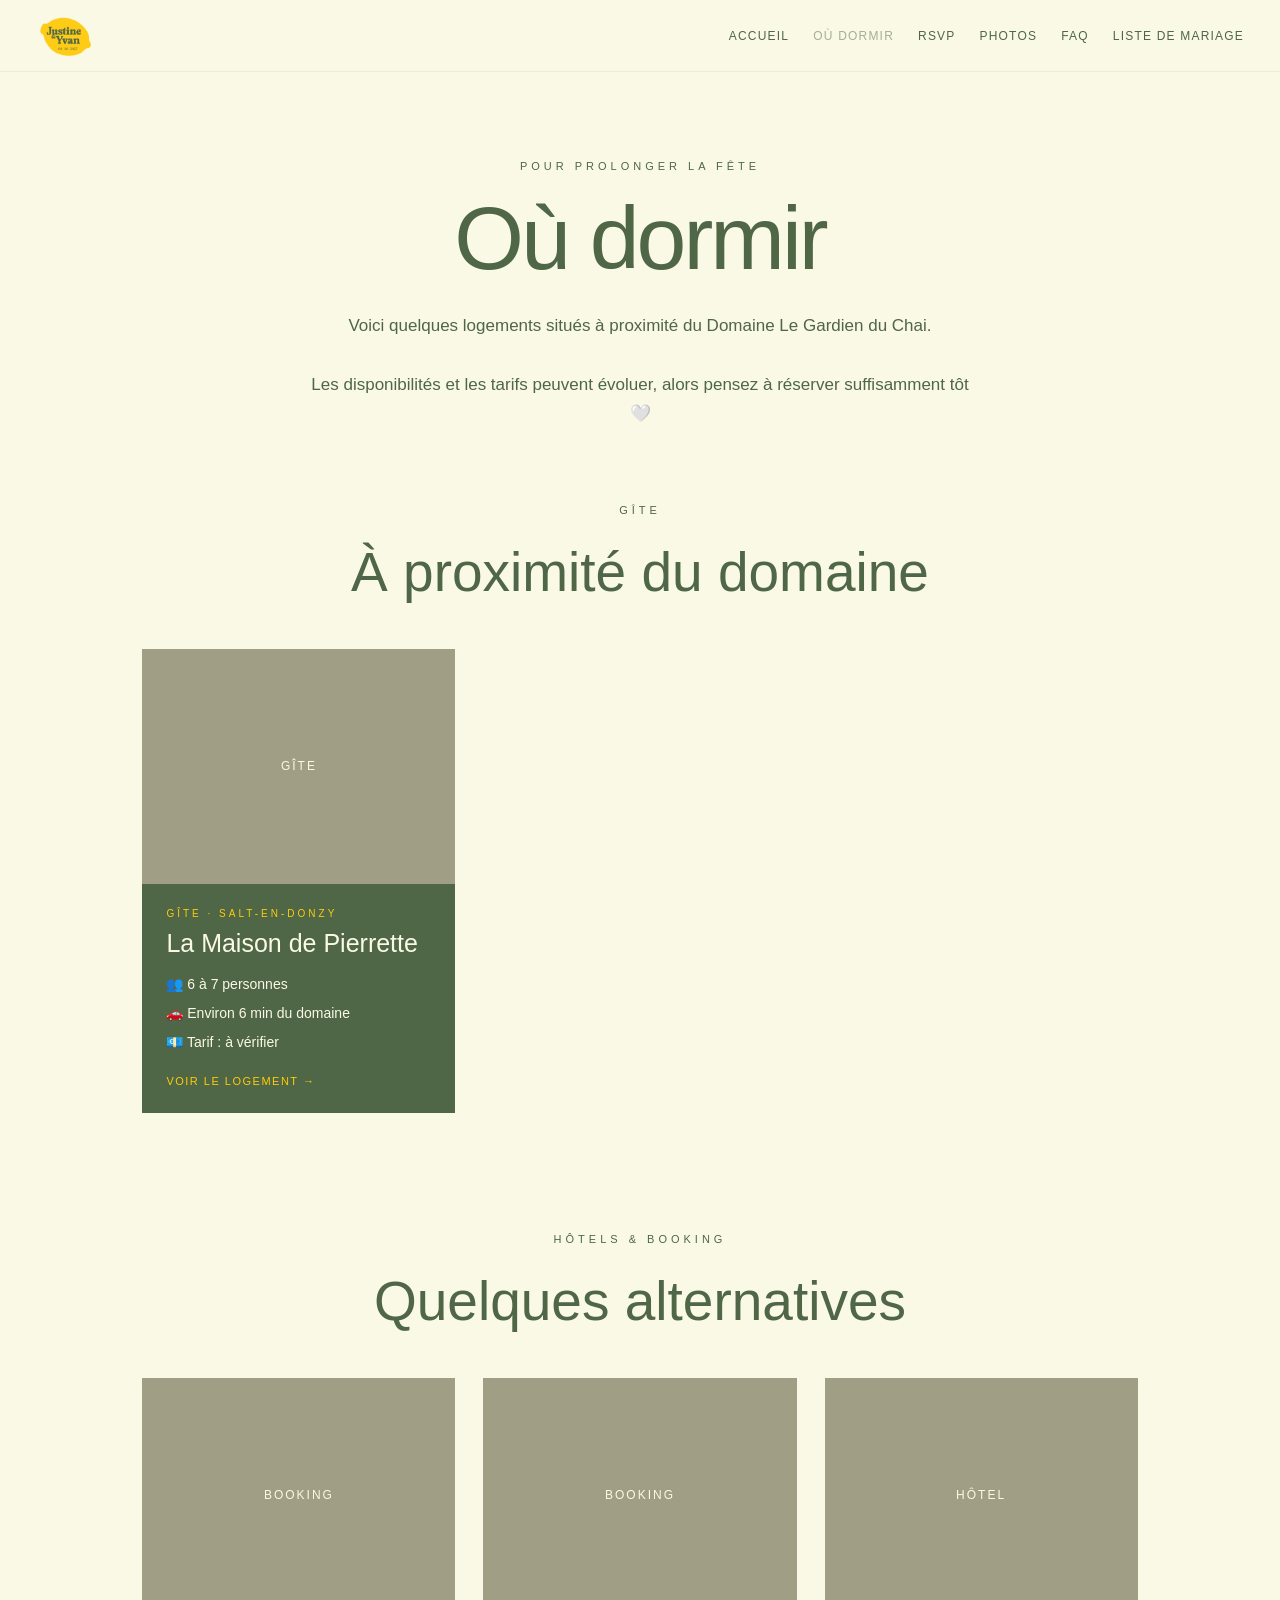
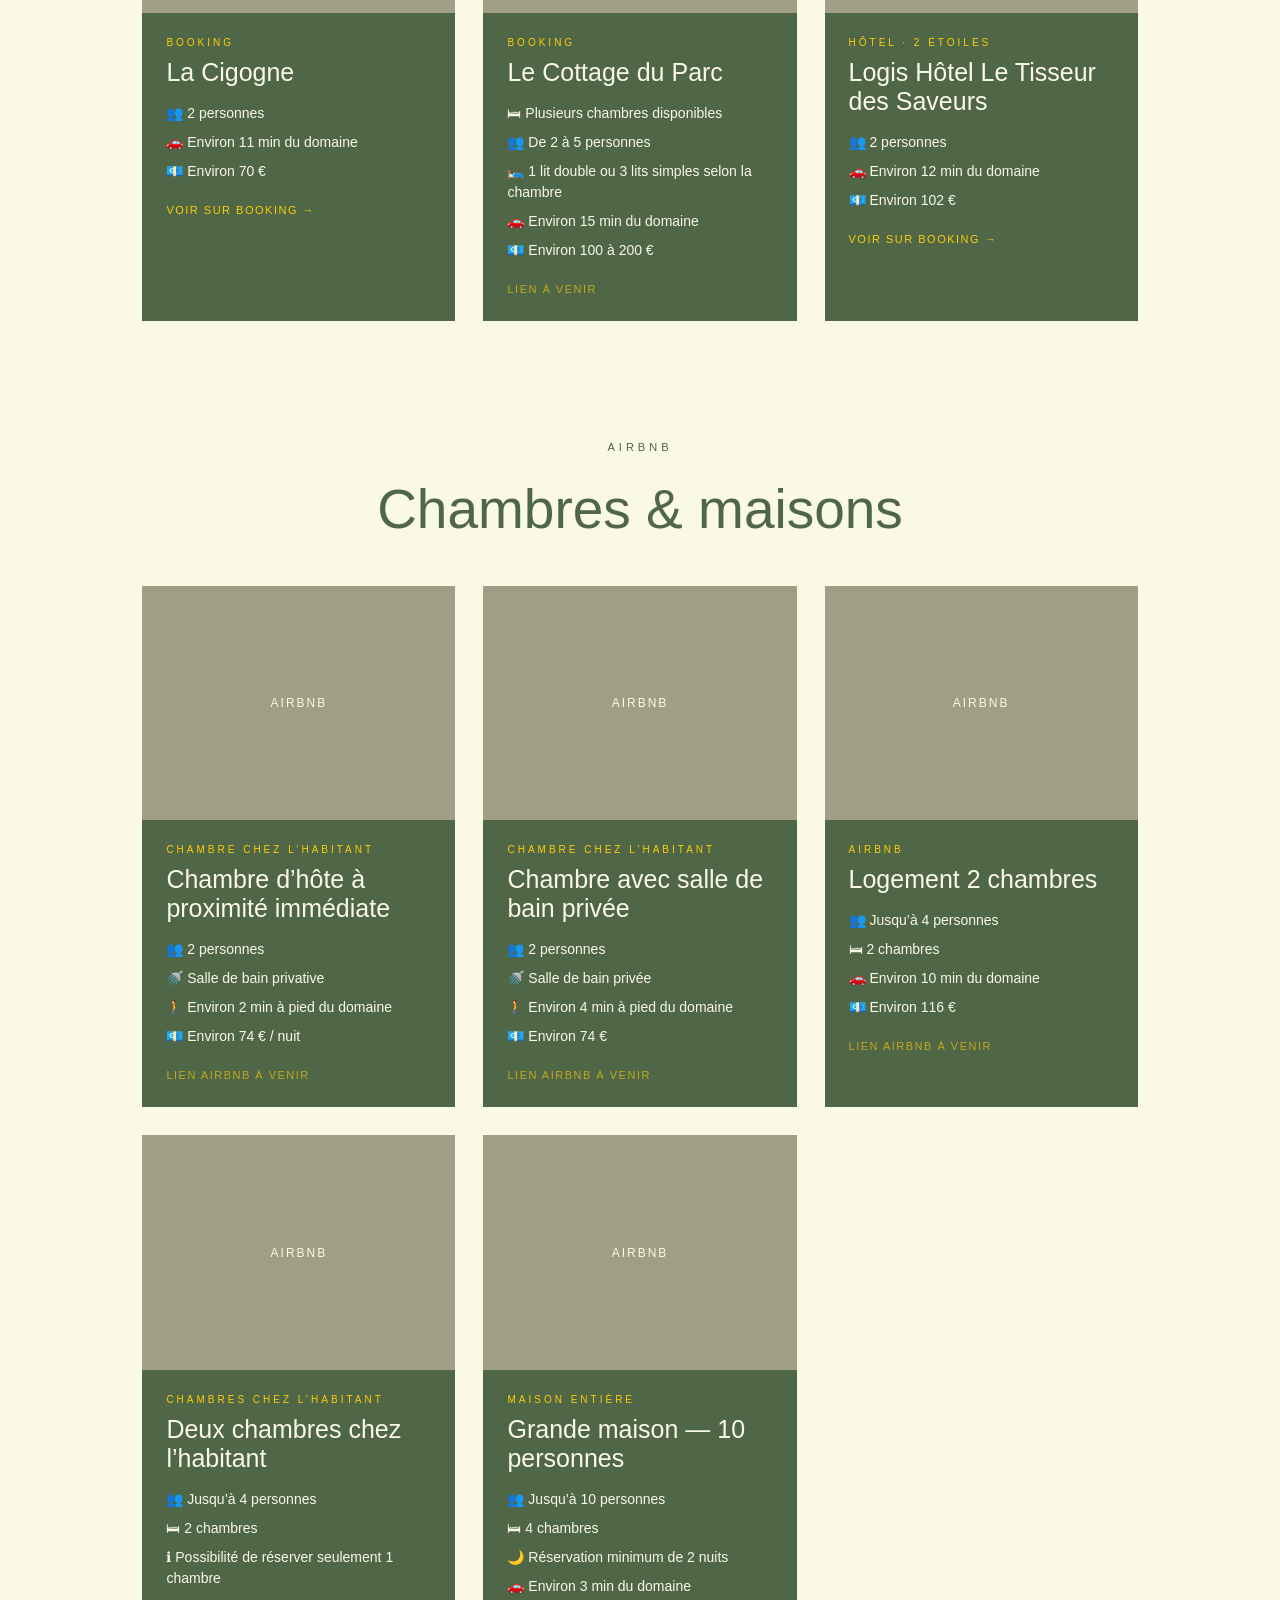
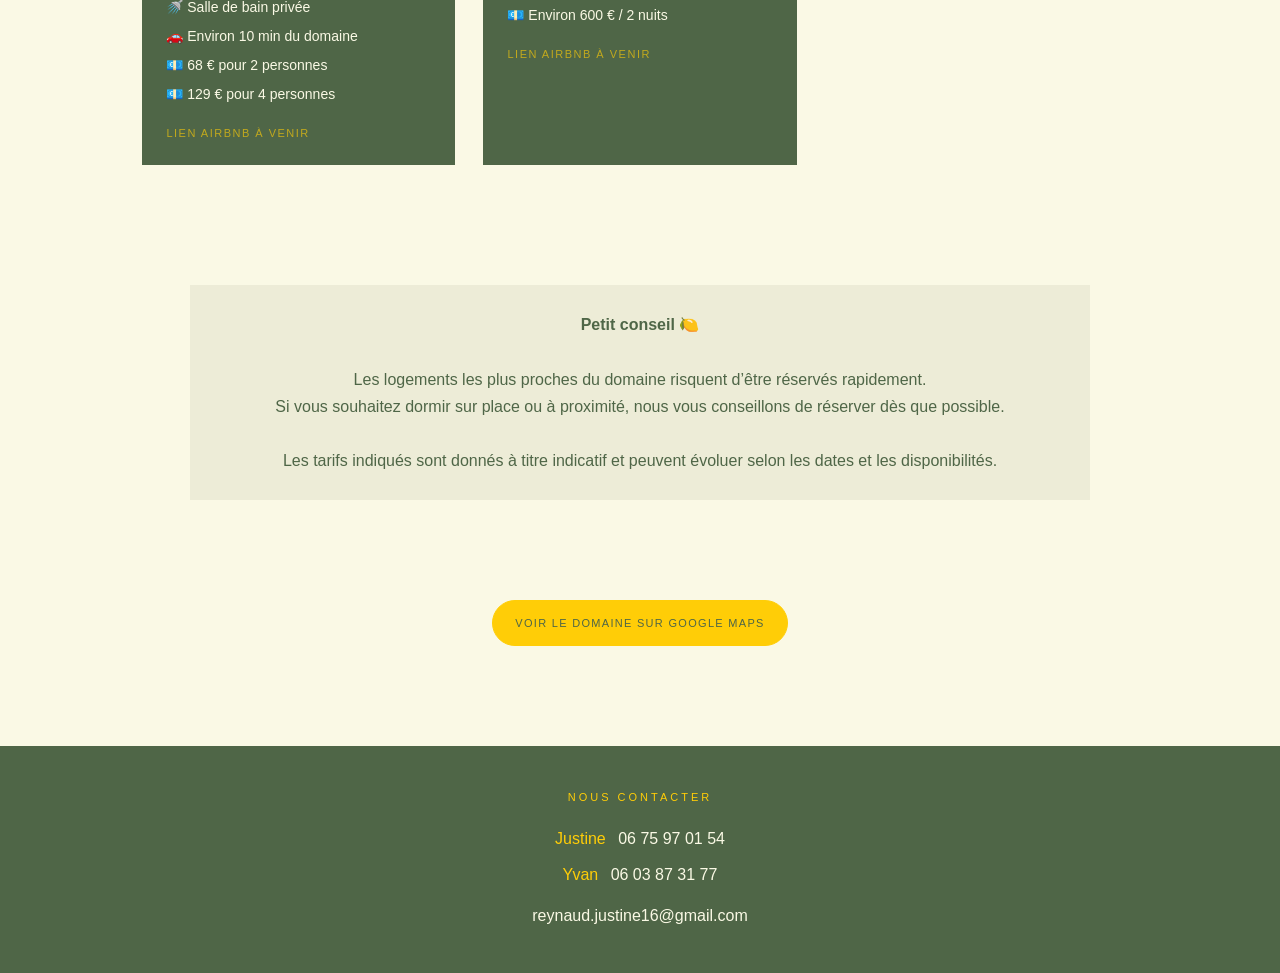
==== commit 6cba15d5: "Update dormir.html" ====
--- a/dormir.html
+++ b/dormir.html
@@ -17,7 +17,7 @@
 
 <meta
     name="description"
-    content="Découvrez notre sélection d'hébergements à proximité du mariage de Justine & Yvan."
+    content="Découvrez les logements à proximité du mariage de Justine et Yvan."
 >
 
 <meta
@@ -27,7 +27,7 @@
 
 <meta
     property="og:description"
-    content="Notre sélection d'hébergements à proximité du Domaine Le Gardien du Chai."
+    content="Quelques logements à proximité du Domaine Le Gardien du Chai."
 >
 
 <meta
@@ -111,597 +111,742 @@
 </nav>
 
 
+
+<main>
+
+
 <!-- =========================================================
-     CONTENU
+     INTRO
 ========================================================= -->
 
-<main>
+<section class="page-hero">
+
+    <div class="page-eyebrow">
+        Pour prolonger la fête
+    </div>
+
+    <h1 class="page-title">
+        Où dormir
+    </h1>
+
+    <p class="page-intro">
+
+        Voici quelques logements situés
+        à proximité du Domaine Le Gardien du Chai.
+
+        <br><br>
+
+        Les disponibilités et les tarifs peuvent évoluer,
+        alors pensez à réserver suffisamment tôt 🤍
+
+    </p>
+
+</section>
+
 
 
 <!-- =========================================================
-     INTRODUCTION
+     GÎTE
 ========================================================= -->
 
-<section class="page-hero">
-
-
-    <div class="page-eyebrow">
-
-        Hébergements
+<section>
+
+    <div
+        style="
+            text-align:center;
+            margin-bottom:45px;
+            padding:0 22px;
+        "
+    >
+
+        <div class="page-eyebrow">
+            Gîte
+        </div>
+
+        <h2
+            style="
+                margin:0;
+                font-size:clamp(34px,5vw,55px);
+                font-weight:400;
+            "
+        >
+            À proximité du domaine
+        </h2>
 
     </div>
 
 
-    <h1 class="page-title">
-
-        Où dormir ?
-
-    </h1>
-
-
-    <p class="page-intro">
-
-        Pour profiter pleinement de la soirée
-        sans vous soucier du trajet retour,
-        nous avons sélectionné quelques hébergements
-        situés à proximité du domaine.
-
-        <br><br>
-
-        Cliquez directement sur le logement
-        qui vous intéresse pour découvrir
-        toutes les informations et réserver.
-
-    </p>
-
+    <div class="lodging-grid">
+
+
+        <!-- =================================================
+             01 — MAISON DE PIERRETTE
+        ================================================== -->
+
+        <a
+            class="lodging-card"
+            href="https://www.loiretourisme.com/hebergements/gites-et-locations/gite-la-maison-de-pierrette-salt-en-donzy-fr-4203339/"
+            target="_blank"
+            rel="noopener noreferrer"
+        >
+
+            <div class="lodging-image-placeholder">
+                Gîte
+            </div>
+
+
+            <div class="lodging-content">
+
+                <div class="lodging-number">
+                    Gîte · Salt-en-Donzy
+                </div>
+
+                <h2>
+                    La Maison de Pierrette
+                </h2>
+
+
+                <div class="lodging-meta">
+
+                    <span>
+                        👥 6 à 7 personnes
+                    </span>
+
+                    <span>
+                        🚗 Environ 6 min du domaine
+                    </span>
+
+                    <span>
+                        💶 Tarif : à vérifier
+                    </span>
+
+                </div>
+
+
+                <span class="lodging-link">
+                    Voir le logement →
+                </span>
+
+            </div>
+
+        </a>
+
+
+    </div>
 
 </section>
 
 
+
 <!-- =========================================================
-     PETIT CONSEIL
+     HÔTELS & BOOKING
 ========================================================= -->
 
+<section>
+
+    <div
+        style="
+            text-align:center;
+            margin-bottom:45px;
+            padding:0 22px;
+        "
+    >
+
+        <div class="page-eyebrow">
+            Hôtels & Booking
+        </div>
+
+        <h2
+            style="
+                margin:0;
+                font-size:clamp(34px,5vw,55px);
+                font-weight:400;
+            "
+        >
+            Quelques alternatives
+        </h2>
+
+    </div>
+
+
+    <div class="lodging-grid">
+
+
+        <!-- =================================================
+             02 — LA CIGOGNE
+        ================================================== -->
+
+        <a
+            class="lodging-card"
+            href="https://www.booking.com/Share-t4IPh85"
+            target="_blank"
+            rel="noopener noreferrer"
+        >
+
+            <div class="lodging-image-placeholder">
+                Booking
+            </div>
+
+
+            <div class="lodging-content">
+
+                <div class="lodging-number">
+                    Booking
+                </div>
+
+                <h2>
+                    La Cigogne
+                </h2>
+
+
+                <div class="lodging-meta">
+
+                    <span>
+                        👥 2 personnes
+                    </span>
+
+                    <span>
+                        🚗 Environ 11 min du domaine
+                    </span>
+
+                    <span>
+                        💶 Environ 70 €
+                    </span>
+
+                </div>
+
+
+                <span class="lodging-link">
+                    Voir sur Booking →
+                </span>
+
+            </div>
+
+        </a>
+
+
+
+        <!-- =================================================
+             03 — COTTAGE DU PARC
+        ================================================== -->
+
+        <div class="lodging-card">
+
+            <div class="lodging-image-placeholder">
+                Booking
+            </div>
+
+
+            <div class="lodging-content">
+
+                <div class="lodging-number">
+                    Booking
+                </div>
+
+                <h2>
+                    Le Cottage du Parc
+                </h2>
+
+
+                <div class="lodging-meta">
+
+                    <span>
+                        🛏 Plusieurs chambres disponibles
+                    </span>
+
+                    <span>
+                        👥 De 2 à 5 personnes
+                    </span>
+
+                    <span>
+                        🛌 1 lit double ou 3 lits simples selon la chambre
+                    </span>
+
+                    <span>
+                        🚗 Environ 15 min du domaine
+                    </span>
+
+                    <span>
+                        💶 Environ 100 à 200 €
+                    </span>
+
+                </div>
+
+
+                <span
+                    class="lodging-link"
+                    style="opacity:.65;"
+                >
+                    Lien à venir
+                </span>
+
+            </div>
+
+        </div>
+
+
+
+        <!-- =================================================
+             09 — LE TISSEUR DES SAVEURS
+        ================================================== -->
+
+        <a
+            class="lodging-card"
+            href="https://www.booking.com/Share-is6u3S"
+            target="_blank"
+            rel="noopener noreferrer"
+        >
+
+            <div class="lodging-image-placeholder">
+                Hôtel
+            </div>
+
+
+            <div class="lodging-content">
+
+                <div class="lodging-number">
+                    Hôtel · 2 étoiles
+                </div>
+
+                <h2>
+                    Logis Hôtel Le Tisseur des Saveurs
+                </h2>
+
+
+                <div class="lodging-meta">
+
+                    <span>
+                        👥 2 personnes
+                    </span>
+
+                    <span>
+                        🚗 Environ 12 min du domaine
+                    </span>
+
+                    <span>
+                        💶 Environ 102 €
+                    </span>
+
+                </div>
+
+
+                <span class="lodging-link">
+                    Voir sur Booking →
+                </span>
+
+            </div>
+
+        </a>
+
+
+    </div>
+
+</section>
+
+
+
+<!-- =========================================================
+     AIRBNB
+========================================================= -->
+
+<section>
+
+    <div
+        style="
+            text-align:center;
+            margin-bottom:45px;
+            padding:0 22px;
+        "
+    >
+
+        <div class="page-eyebrow">
+            Airbnb
+        </div>
+
+        <h2
+            style="
+                margin:0;
+                font-size:clamp(34px,5vw,55px);
+                font-weight:400;
+            "
+        >
+            Chambres & maisons
+        </h2>
+
+    </div>
+
+
+    <div class="lodging-grid">
+
+
+        <!-- =================================================
+             04
+        ================================================== -->
+
+        <div class="lodging-card">
+
+            <div class="lodging-image-placeholder">
+                Airbnb
+            </div>
+
+
+            <div class="lodging-content">
+
+                <div class="lodging-number">
+                    Chambre chez l’habitant
+                </div>
+
+                <h2>
+                    Chambre d’hôte à proximité immédiate
+                </h2>
+
+
+                <div class="lodging-meta">
+
+                    <span>
+                        👥 2 personnes
+                    </span>
+
+                    <span>
+                        🚿 Salle de bain privative
+                    </span>
+
+                    <span>
+                        🚶 Environ 2 min à pied du domaine
+                    </span>
+
+                    <span>
+                        💶 Environ 74 € / nuit
+                    </span>
+
+                </div>
+
+
+                <span
+                    class="lodging-link"
+                    style="opacity:.65;"
+                >
+                    Lien Airbnb à venir
+                </span>
+
+            </div>
+
+        </div>
+
+
+
+        <!-- =================================================
+             05
+        ================================================== -->
+
+        <div class="lodging-card">
+
+            <div class="lodging-image-placeholder">
+                Airbnb
+            </div>
+
+
+            <div class="lodging-content">
+
+                <div class="lodging-number">
+                    Chambre chez l’habitant
+                </div>
+
+                <h2>
+                    Chambre avec salle de bain privée
+                </h2>
+
+
+                <div class="lodging-meta">
+
+                    <span>
+                        👥 2 personnes
+                    </span>
+
+                    <span>
+                        🚿 Salle de bain privée
+                    </span>
+
+                    <span>
+                        🚶 Environ 4 min à pied du domaine
+                    </span>
+
+                    <span>
+                        💶 Environ 74 €
+                    </span>
+
+                </div>
+
+
+                <span
+                    class="lodging-link"
+                    style="opacity:.65;"
+                >
+                    Lien Airbnb à venir
+                </span>
+
+            </div>
+
+        </div>
+
+
+
+        <!-- =================================================
+             06
+        ================================================== -->
+
+        <div class="lodging-card">
+
+            <div class="lodging-image-placeholder">
+                Airbnb
+            </div>
+
+
+            <div class="lodging-content">
+
+                <div class="lodging-number">
+                    Airbnb
+                </div>
+
+                <h2>
+                    Logement 2 chambres
+                </h2>
+
+
+                <div class="lodging-meta">
+
+                    <span>
+                        👥 Jusqu’à 4 personnes
+                    </span>
+
+                    <span>
+                        🛏 2 chambres
+                    </span>
+
+                    <span>
+                        🚗 Environ 10 min du domaine
+                    </span>
+
+                    <span>
+                        💶 Environ 116 €
+                    </span>
+
+                </div>
+
+
+                <span
+                    class="lodging-link"
+                    style="opacity:.65;"
+                >
+                    Lien Airbnb à venir
+                </span>
+
+            </div>
+
+        </div>
+
+
+
+        <!-- =================================================
+             07
+        ================================================== -->
+
+        <div class="lodging-card">
+
+            <div class="lodging-image-placeholder">
+                Airbnb
+            </div>
+
+
+            <div class="lodging-content">
+
+                <div class="lodging-number">
+                    Chambres chez l’habitant
+                </div>
+
+                <h2>
+                    Deux chambres chez l’habitant
+                </h2>
+
+
+                <div class="lodging-meta">
+
+                    <span>
+                        👥 Jusqu’à 4 personnes
+                    </span>
+
+                    <span>
+                        🛏 2 chambres
+                    </span>
+
+                    <span>
+                        ℹ Possibilité de réserver seulement 1 chambre
+                    </span>
+
+                    <span>
+                        🚿 Salle de bain privée
+                    </span>
+
+                    <span>
+                        🚗 Environ 10 min du domaine
+                    </span>
+
+                    <span>
+                        💶 68 € pour 2 personnes
+                    </span>
+
+                    <span>
+                        💶 129 € pour 4 personnes
+                    </span>
+
+                </div>
+
+
+                <span
+                    class="lodging-link"
+                    style="opacity:.65;"
+                >
+                    Lien Airbnb à venir
+                </span>
+
+            </div>
+
+        </div>
+
+
+
+        <!-- =================================================
+             08
+        ================================================== -->
+
+        <div class="lodging-card">
+
+            <div class="lodging-image-placeholder">
+                Airbnb
+            </div>
+
+
+            <div class="lodging-content">
+
+                <div class="lodging-number">
+                    Maison entière
+                </div>
+
+                <h2>
+                    Grande maison — 10 personnes
+                </h2>
+
+
+                <div class="lodging-meta">
+
+                    <span>
+                        👥 Jusqu’à 10 personnes
+                    </span>
+
+                    <span>
+                        🛏 4 chambres
+                    </span>
+
+                    <span>
+                        🌙 Réservation minimum de 2 nuits
+                    </span>
+
+                    <span>
+                        🚗 Environ 3 min du domaine
+                    </span>
+
+                    <span>
+                        💶 Environ 600 € / 2 nuits
+                    </span>
+
+                </div>
+
+
+                <span
+                    class="lodging-link"
+                    style="opacity:.65;"
+                >
+                    Lien Airbnb à venir
+                </span>
+
+            </div>
+
+        </div>
+
+
+    </div>
+
+</section>
+
+
+
+<!-- =========================================================
+     CONSEIL
+========================================================= -->
+
 <div class="note">
 
     <strong>
-        Petit conseil 🤍
+        Petit conseil 🍋
     </strong>
 
     <br><br>
 
-    Pensez à réserver suffisamment tôt :
-    les hébergements à proximité peuvent être
-    rapidement complets pendant les week-ends de mariage.
+    Les logements les plus proches du domaine risquent
+    d’être réservés rapidement.
+
+    <br>
+
+    Si vous souhaitez dormir sur place ou à proximité,
+    nous vous conseillons de réserver dès que possible.
+
+    <br><br>
+
+    Les tarifs indiqués sont donnés à titre indicatif
+    et peuvent évoluer selon les dates et les disponibilités.
 
 </div>
 
 
+
 <!-- =========================================================
-     LES 6 LOGEMENTS
+     DOMAINE
 ========================================================= -->
 
-<section class="lodging-grid">
-
-
-    <!-- =====================================================
-         LOGEMENT 01
-    ====================================================== -->
-
-    <a
-        class="lodging-card"
-        href="#"
-        aria-label="Logement 1 — informations à venir"
-    >
-
-
-        <div class="lodging-image-placeholder">
-
-            Photo du logement
-
-        </div>
-
-
-        <div class="lodging-content">
-
-
-            <div class="lodging-number">
-
-                Logement 01
-
-            </div>
-
-
-            <h2>
-
-                Nom du logement
-
-            </h2>
-
-
-            <div class="lodging-meta">
-
-
-                <div>
-
-                    📍 Lieu à compléter
-
-                </div>
-
-
-                <div>
-
-                    🚗 Distance du domaine :
-                    à compléter
-
-                </div>
-
-
-                <div>
-
-                    🛏 Capacité :
-                    à compléter
-
-                </div>
-
-
-            </div>
-
-
-            <span class="lodging-link">
-
-                Voir le logement ↗
-
-            </span>
-
-
-        </div>
-
-
-    </a>
-
-
-
-    <!-- =====================================================
-         LOGEMENT 02
-    ====================================================== -->
-
-    <a
-        class="lodging-card"
-        href="#"
-        aria-label="Logement 2 — informations à venir"
-    >
-
-
-        <div class="lodging-image-placeholder">
-
-            Photo du logement
-
-        </div>
-
-
-        <div class="lodging-content">
-
-
-            <div class="lodging-number">
-
-                Logement 02
-
-            </div>
-
-
-            <h2>
-
-                Nom du logement
-
-            </h2>
-
-
-            <div class="lodging-meta">
-
-
-                <div>
-
-                    📍 Lieu à compléter
-
-                </div>
-
-
-                <div>
-
-                    🚗 Distance du domaine :
-                    à compléter
-
-                </div>
-
-
-                <div>
-
-                    🛏 Capacité :
-                    à compléter
-
-                </div>
-
-
-            </div>
-
-
-            <span class="lodging-link">
-
-                Voir le logement ↗
-
-            </span>
-
-
-        </div>
-
-
-    </a>
-
-
-
-    <!-- =====================================================
-         LOGEMENT 03
-    ====================================================== -->
-
-    <a
-        class="lodging-card"
-        href="#"
-        aria-label="Logement 3 — informations à venir"
-    >
-
-
-        <div class="lodging-image-placeholder">
-
-            Photo du logement
-
-        </div>
-
-
-        <div class="lodging-content">
-
-
-            <div class="lodging-number">
-
-                Logement 03
-
-            </div>
-
-
-            <h2>
-
-                Nom du logement
-
-            </h2>
-
-
-            <div class="lodging-meta">
-
-
-                <div>
-
-                    📍 Lieu à compléter
-
-                </div>
-
-
-                <div>
-
-                    🚗 Distance du domaine :
-                    à compléter
-
-                </div>
-
-
-                <div>
-
-                    🛏 Capacité :
-                    à compléter
-
-                </div>
-
-
-            </div>
-
-
-            <span class="lodging-link">
-
-                Voir le logement ↗
-
-            </span>
-
-
-        </div>
-
-
-    </a>
-
-
-
-    <!-- =====================================================
-         LOGEMENT 04
-    ====================================================== -->
-
-    <a
-        class="lodging-card"
-        href="#"
-        aria-label="Logement 4 — informations à venir"
-    >
-
-
-        <div class="lodging-image-placeholder">
-
-            Photo du logement
-
-        </div>
-
-
-        <div class="lodging-content">
-
-
-            <div class="lodging-number">
-
-                Logement 04
-
-            </div>
-
-
-            <h2>
-
-                Nom du logement
-
-            </h2>
-
-
-            <div class="lodging-meta">
-
-
-                <div>
-
-                    📍 Lieu à compléter
-
-                </div>
-
-
-                <div>
-
-                    🚗 Distance du domaine :
-                    à compléter
-
-                </div>
-
-
-                <div>
-
-                    🛏 Capacité :
-                    à compléter
-
-                </div>
-
-
-            </div>
-
-
-            <span class="lodging-link">
-
-                Voir le logement ↗
-
-            </span>
-
-
-        </div>
-
-
-    </a>
-
-
-
-    <!-- =====================================================
-         LOGEMENT 05
-    ====================================================== -->
-
-    <a
-        class="lodging-card"
-        href="#"
-        aria-label="Logement 5 — informations à venir"
-    >
-
-
-        <div class="lodging-image-placeholder">
-
-            Photo du logement
-
-        </div>
-
-
-        <div class="lodging-content">
-
-
-            <div class="lodging-number">
-
-                Logement 05
-
-            </div>
-
-
-            <h2>
-
-                Nom du logement
-
-            </h2>
-
-
-            <div class="lodging-meta">
-
-
-                <div>
-
-                    📍 Lieu à compléter
-
-                </div>
-
-
-                <div>
-
-                    🚗 Distance du domaine :
-                    à compléter
-
-                </div>
-
-
-                <div>
-
-                    🛏 Capacité :
-                    à compléter
-
-                </div>
-
-
-            </div>
-
-
-            <span class="lodging-link">
-
-                Voir le logement ↗
-
-            </span>
-
-
-        </div>
-
-
-    </a>
-
-
-
-    <!-- =====================================================
-         LOGEMENT 06
-    ====================================================== -->
-
-    <a
-        class="lodging-card"
-        href="#"
-        aria-label="Logement 6 — informations à venir"
-    >
-
-
-        <div class="lodging-image-placeholder">
-
-            Photo du logement
-
-        </div>
-
-
-        <div class="lodging-content">
-
-
-            <div class="lodging-number">
-
-                Logement 06
-
-            </div>
-
-
-            <h2>
-
-                Nom du logement
-
-            </h2>
-
-
-            <div class="lodging-meta">
-
-
-                <div>
-
-                    📍 Lieu à compléter
-
-                </div>
-
-
-                <div>
-
-                    🚗 Distance du domaine :
-                    à compléter
-
-                </div>
-
-
-                <div>
-
-                    🛏 Capacité :
-                    à compléter
-
-                </div>
-
-
-            </div>
-
-
-            <span class="lodging-link">
-
-                Voir le logement ↗
-
-            </span>
-
-
-        </div>
-
-
-    </a>
-
-
-</section>
-
-
-<!-- =========================================================
-     RETOUR DOMAINE
-========================================================= -->
-
-<section
+<div
     style="
-        padding: 0 8vw 110px;
-        text-align: center;
+        text-align:center;
+        padding:0 22px 100px;
     "
 >
 
-
-    <p
-        style="
-            max-width: 650px;
-            margin: 0 auto 25px;
-            line-height: 1.7;
-        "
+    <a
+
+        href="https://www.google.com/maps/search/?api=1&query=543+chemin+de+la+Varenne+42110+Salt-en-Donzy"
+
+        target="_blank"
+
+        rel="noopener noreferrer"
+
+        class="btn btn-yellow"
+
     >
 
-        Tous les hébergements présentés ici
-        seront sélectionnés en fonction de leur proximité
-        avec le Domaine Le Gardien du Chai.
-
-    </p>
-
-
-    <a
-        class="btn btn-outline"
-        href="https://www.google.com/maps/search/?api=1&query=543+chemin+de+la+Varenne+42110+Salt-en-Donzy"
-        target="_blank"
-        rel="noopener noreferrer"
-    >
-
-        Voir le domaine sur Google Maps
+        Voir le Domaine sur Google Maps
 
     </a>
 
-
-</section>
+</div>
 
 
 </main>
 
 
+
 <!-- =========================================================
-     FOOTER
+     FOOTER SIMPLE
 ========================================================= -->
+
 <footer class="site-footer">
 
     <div class="footer-simple">
@@ -713,20 +858,34 @@
         <div class="footer-contacts">
 
             <a href="tel:+33675970154">
-                <span>Justine</span>
+
+                <span>
+                    Justine
+                </span>
+
                 06 75 97 01 54
+
             </a>
 
+
             <a href="tel:+33603873177">
-                <span>Yvan</span>
+
+                <span>
+                    Yvan
+                </span>
+
                 06 03 87 31 77
+
             </a>
+
 
             <a
                 href="mailto:reynaud.justine16@gmail.com"
                 class="footer-email"
             >
+
                 reynaud.justine16@gmail.com
+
             </a>
 
         </div>
@@ -735,6 +894,7 @@
 
 </footer>
 
+
 <script src="./script.js"></script>
 
 
--- a/style.css
+++ b/style.css
@@ -2452,323 +2452,96 @@
    FOOTER
 ========================================================= */
 
-/* =========================================================
-   FOOTER — VERSION FINALE
-========================================================= */
-
 .site-footer {
 
     background: var(--green);
 
     color: var(--cream);
 
-    padding: 48px 7vw 22px;
-
-}
-
-
-.footer-main {
+    padding: 45px 22px;
+
+}
+
+
+.footer-simple {
 
     width: 100%;
 
-    max-width: 1180px;
+    max-width: 600px;
 
     margin: 0 auto;
 
-    display: grid;
-
-    grid-template-columns:
-        260px
-        minmax(260px, 1fr)
-        190px;
-
-    gap: 70px;
+    text-align: center;
+
+}
+
+
+.footer-heading {
+
+    margin-bottom: 24px;
+
+    color: var(--yellow);
+
+    font-size: 11px;
+
+    letter-spacing: 3px;
+
+    text-transform: uppercase;
+
+}
+
+
+.footer-contacts {
+
+    display: flex;
+
+    flex-direction: column;
 
     align-items: center;
 
-}
-
-
-/* =========================================================
-   DESSIN
-========================================================= */
-
-.footer-visual {
-
-    display: flex;
-
-    flex-direction: column;
-
-    align-items: center;
-
-    justify-content: center;
-
-    text-align: center;
-
-}
-
-
-.footer-couple {
-
-    display: block;
-
-    width: 220px;
-
-    max-width: 100%;
-
-    height: auto;
-
-    margin: 0 auto 18px;
-
-}
-
-
-.footer-wedding {
-
-    display: flex;
-
-    flex-direction: column;
-
-    gap: 5px;
-
-}
-
-
-.footer-wedding strong {
-
-    font-size: 21px;
-
-    font-weight: 400;
-
-}
-
-
-.footer-wedding span {
+    gap: 12px;
+
+}
+
+
+.footer-contacts a {
+
+    color: var(--cream);
+
+    text-decoration: none;
+
+    font-size: 16px;
+
+    line-height: 1.5;
+
+    transition: opacity 0.2s ease;
+
+}
+
+
+.footer-contacts a:hover {
+
+    opacity: 0.65;
+
+}
+
+
+.footer-contacts a span {
+
+    margin-right: 8px;
 
     color: var(--yellow);
 
-    font-size: 12px;
-
-    letter-spacing: 2px;
-
-}
-
-
-/* =========================================================
-   TITRES
-========================================================= */
-
-.footer-heading {
-
-    margin-bottom: 20px;
-
-    color: var(--yellow);
-
-    font-size: 10px;
-
-    letter-spacing: 3px;
-
-    text-transform: uppercase;
-
-}
-
-
-/* =========================================================
-   ADRESSE
-========================================================= */
-
-.footer-address {
-
-    margin: 0 0 22px;
-
-    font-size: 15px;
-
-    line-height: 1.65;
-
-}
-
-
-/* =========================================================
-   CONTACTS
-========================================================= */
-
-.footer-contact-links {
-
-    display: flex;
-
-    flex-direction: column;
-
-    gap: 9px;
-
-}
-
-
-.footer-contact-links a {
-
-    color: var(--cream);
-
-    text-decoration: none;
-
-}
-
-
-.footer-contact-links a:not(.footer-email) {
-
-    display: grid;
-
-    grid-template-columns: 65px 1fr;
-
-    align-items: center;
-
-    gap: 10px;
-
-}
-
-
-.footer-contact-links a span {
-
-    color: var(--yellow);
-
-}
-
-
-.footer-contact-links a strong {
-
-    font-weight: 400;
-
-}
-
-
-.footer-contact-links a:hover {
-
-    opacity: 0.7;
-
 }
 
 
 .footer-email {
 
-    display: inline-block;
-
     margin-top: 5px;
 
     overflow-wrap: anywhere;
 
-}
-
-
-/* =========================================================
-   NAVIGATION
-========================================================= */
-
-.footer-links {
-
-    display: flex;
-
-    flex-direction: column;
-
-    gap: 9px;
-
-}
-
-
-.footer-links a {
-
-    color: var(--cream);
-
-    text-decoration: none;
-
-    font-size: 14px;
-
-}
-
-
-.footer-links a:hover {
-
-    opacity: 0.65;
-
-}
-
-
-/* =========================================================
-   BAS DU FOOTER
-========================================================= */
-
-.footer-bottom {
-
-    width: 100%;
-
-    max-width: 1180px;
-
-    margin: 38px auto 0;
-
-    padding-top: 18px;
-
-    border-top:
-        1px solid
-        rgba(250, 249, 229, 0.2);
-
-    display: flex;
-
-    justify-content: space-between;
-
-    align-items: center;
-
-    gap: 20px;
-
-    font-size: 10px;
-
-    line-height: 1.5;
-
-    opacity: 0.7;
-
-}
-
-
-/* =========================================================
-   TABLETTE
-========================================================= */
-
-@media (max-width: 900px) {
-
-    .footer-main {
-
-        grid-template-columns:
-            200px
-            1fr;
-
-        gap: 45px;
-
-    }
-
-
-    .footer-couple {
-
-        width: 180px;
-
-    }
-
-
-    .footer-navigation {
-
-        grid-column: 1 / -1;
-
-        text-align: center;
-
-    }
-
-
-    .footer-navigation .footer-links {
-
-        flex-direction: row;
-
-        justify-content: center;
-
-        flex-wrap: wrap;
-
-        gap: 10px 22px;
-
-    }
+    word-break: break-word;
 
 }
 
@@ -2782,172 +2555,65 @@
     .site-footer {
 
         padding:
-            42px
-            20px
-            22px;
-
-    }
-
-
-    .footer-main {
+            38px
+            20px;
+
+    }
+
+
+    .footer-heading {
+
+        margin-bottom: 18px;
+
+    }
+
+
+    .footer-contacts {
+
+        width: 100%;
+
+        gap: 0;
+
+    }
+
+
+    .footer-contacts a {
 
         display: flex;
 
-        flex-direction: column;
+        justify-content: center;
 
         align-items: center;
 
-        gap: 38px;
-
-        text-align: center;
-
-    }
-
-
-    .footer-visual {
+        flex-wrap: wrap;
+
+        gap: 6px;
 
         width: 100%;
 
-    }
-
-
-    .footer-couple {
-
-        width: 175px;
-
-        max-width: 75vw;
-
-        margin-bottom: 14px;
-
-    }
-
-
-    .footer-wedding strong {
-
-        font-size: 22px;
-
-    }
-
-
-    .footer-contact-block {
-
-        width: 100%;
-
-        max-width: 360px;
-
-    }
-
-
-    .footer-heading {
-
-        margin-bottom: 17px;
-
-    }
-
-
-    .footer-address {
+        min-height: 48px;
+
+        padding: 9px 5px;
 
         font-size: 15px;
 
     }
 
 
-    .footer-contact-links {
-
-        width: 100%;
-
-        gap: 4px;
-
-    }
-
-
-    .footer-contact-links a:not(.footer-email) {
-
-        display: flex;
-
-        justify-content: center;
-
-        align-items: center;
-
-        gap: 10px;
-
-        min-height: 44px;
-
-        padding: 6px 0;
-
-        border-bottom:
-            1px solid
-            rgba(250, 249, 229, 0.12);
-
-    }
-
-
-    .footer-contact-links a span {
-
-        min-width: auto;
+    .footer-contacts a span {
+
+        margin-right: 0;
 
     }
 
 
     .footer-email {
 
-        display: block;
-
-        width: 100%;
-
-        min-height: 44px;
-
-        padding-top: 12px;
-
         font-size: 14px;
 
         overflow-wrap: anywhere;
 
-    }
-
-
-    .footer-navigation {
-
-        width: 100%;
-
-    }
-
-
-    .footer-navigation .footer-links {
-
-        display: flex;
-
-        flex-direction: row;
-
-        justify-content: center;
-
-        flex-wrap: wrap;
-
-        gap: 12px 20px;
-
-    }
-
-
-    .footer-links a {
-
-        font-size: 13px;
-
-    }
-
-
-    .footer-bottom {
-
-        margin-top: 36px;
-
-        padding-top: 18px;
-
-        flex-direction: column;
-
-        justify-content: center;
-
-        gap: 5px;
-
-        text-align: center;
+        word-break: break-word;
 
     }
 
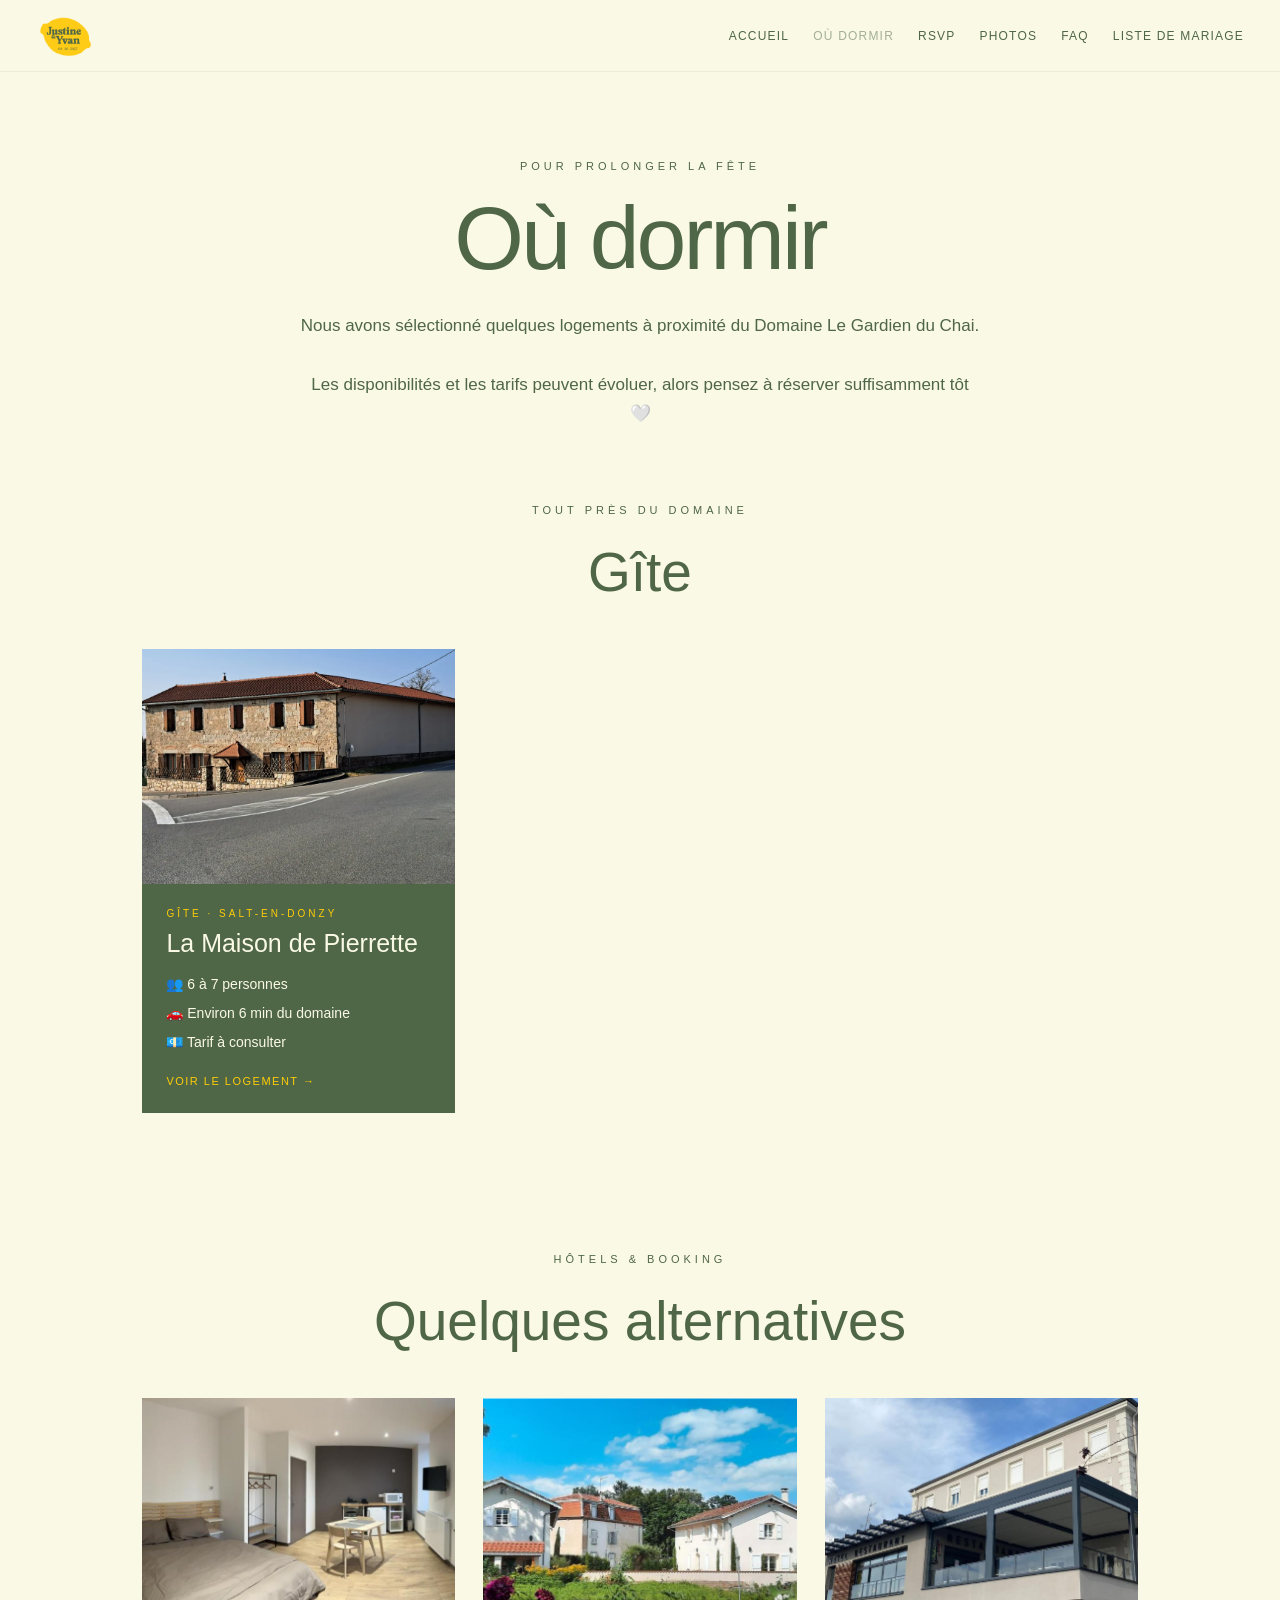
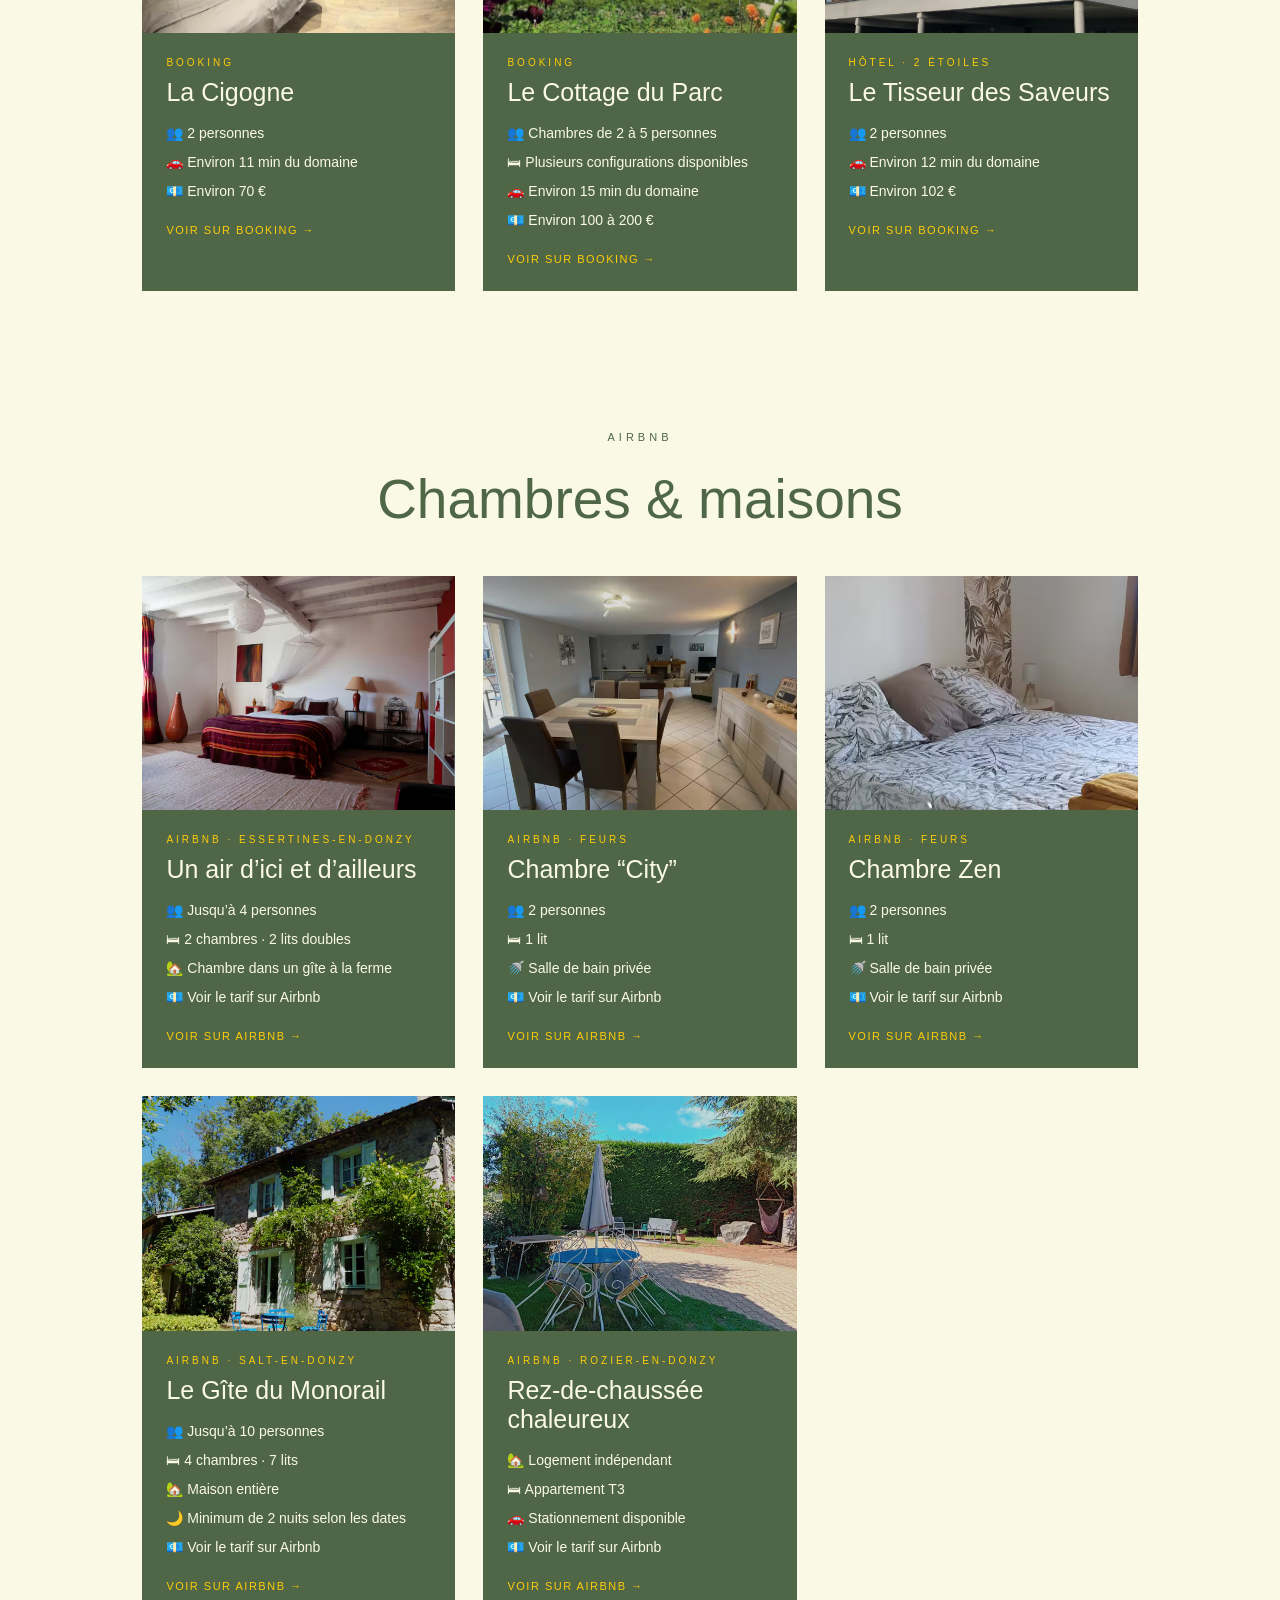
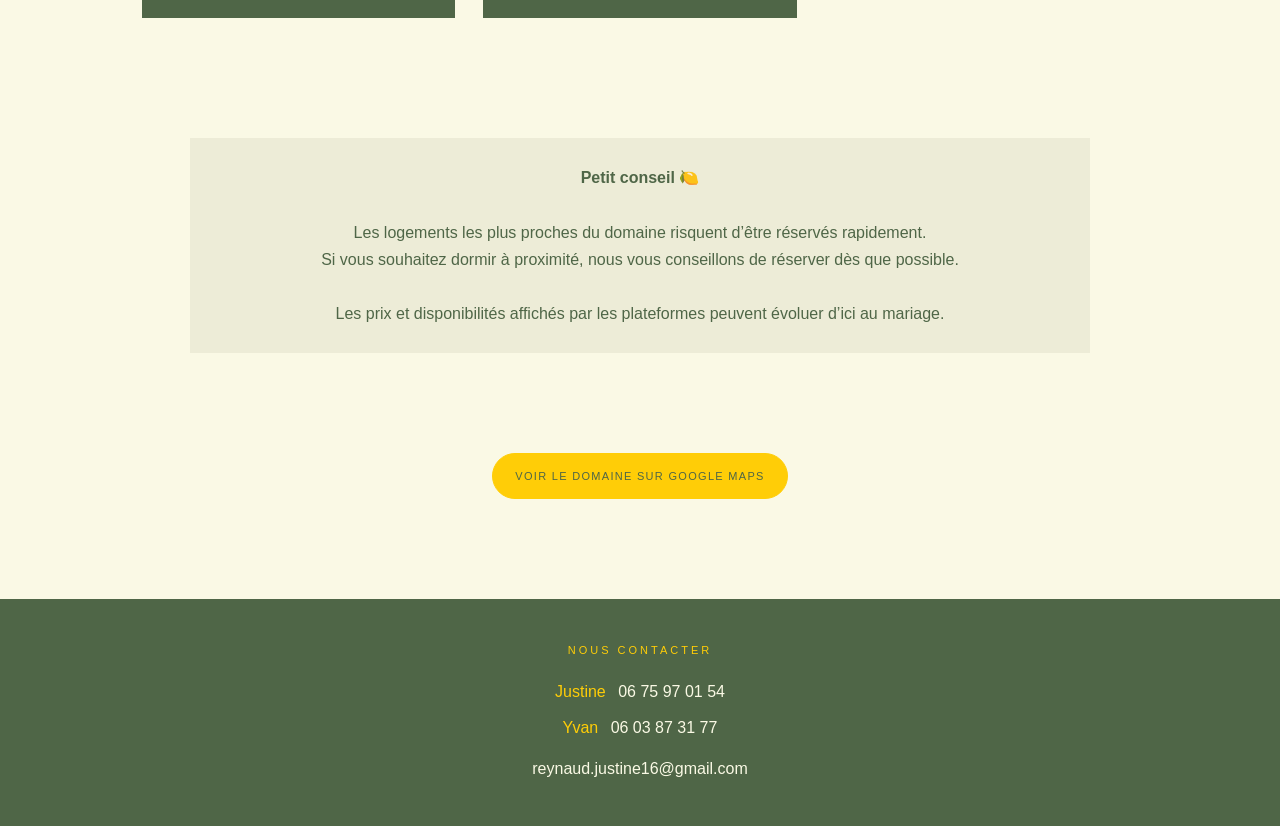
==== commit 3f0f1fe0: "Update dormir.html" ====
--- a/dormir.html
+++ b/dormir.html
@@ -31,11 +31,6 @@
 >
 
 <meta
-    property="og:image"
-    content="https://mariage-justine-yvan.fr/photo-mariage.jpg"
->
-
-<meta
     property="og:type"
     content="website"
 >
@@ -116,7 +111,7 @@
 
 
 <!-- =========================================================
-     INTRO
+     INTRODUCTION
 ========================================================= -->
 
 <section class="page-hero">
@@ -131,7 +126,7 @@
 
     <p class="page-intro">
 
-        Voici quelques logements situés
+        Nous avons sélectionné quelques logements
         à proximité du Domaine Le Gardien du Chai.
 
         <br><br>
@@ -160,7 +155,7 @@
     >
 
         <div class="page-eyebrow">
-            Gîte
+            Tout près du domaine
         </div>
 
         <h2
@@ -170,17 +165,18 @@
                 font-weight:400;
             "
         >
-            À proximité du domaine
+            Gîte
         </h2>
 
     </div>
 
 
+
     <div class="lodging-grid">
 
 
         <!-- =================================================
-             01 — MAISON DE PIERRETTE
+             MAISON DE PIERRETTE
         ================================================== -->
 
         <a
@@ -190,9 +186,12 @@
             rel="noopener noreferrer"
         >
 
-            <div class="lodging-image-placeholder">
-                Gîte
-            </div>
+            <img
+                src="./gite-la-maison-de-pierrette.png"
+                alt="Gîte La Maison de Pierrette"
+                class="lodging-image"
+                loading="lazy"
+            >
 
 
             <div class="lodging-content">
@@ -217,7 +216,7 @@
                     </span>
 
                     <span>
-                        💶 Tarif : à vérifier
+                        💶 Tarif à consulter
                     </span>
 
                 </div>
@@ -239,7 +238,7 @@
 
 
 <!-- =========================================================
-     HÔTELS & BOOKING
+     HÔTELS / BOOKING
 ========================================================= -->
 
 <section>
@@ -247,7 +246,7 @@
     <div
         style="
             text-align:center;
-            margin-bottom:45px;
+            margin:20px 0 45px;
             padding:0 22px;
         "
     >
@@ -269,11 +268,12 @@
     </div>
 
 
+
     <div class="lodging-grid">
 
 
         <!-- =================================================
-             02 — LA CIGOGNE
+             LA CIGOGNE
         ================================================== -->
 
         <a
@@ -283,9 +283,12 @@
             rel="noopener noreferrer"
         >
 
-            <div class="lodging-image-placeholder">
-                Booking
-            </div>
+            <img
+                src="./hotel-la-cigogne.png"
+                alt="La Cigogne"
+                class="lodging-image"
+                loading="lazy"
+            >
 
 
             <div class="lodging-content">
@@ -327,14 +330,22 @@
 
 
         <!-- =================================================
-             03 — COTTAGE DU PARC
+             COTTAGE DU PARC
         ================================================== -->
 
-        <div class="lodging-card">
-
-            <div class="lodging-image-placeholder">
-                Booking
-            </div>
+        <a
+            class="lodging-card"
+            href="https://www.booking.com/hotel/fr/le-cottage-du-parc.fr.html?aid=318615&label=New_French_FR_FR_21427174705-fCC38jrf9aO1mW%2A1sbKrZQS821639469053%3Apl%3Ata%3Ap1%3Ap2%3Aac%3Aap%3Aneg&sid=9568a7fec57484bb2b61bb2feebea63c&all_sr_blocks=725899002_311032014_2_42_0&checkin=2027-09-04&checkout=2027-09-05&dest_id=7258990&dest_type=hotel&dist=0&group_adults=2&group_children=0&hapos=1&highlighted_blocks=725899002_311032014_2_42_0&hpos=1&matching_block_id=725899002_311032014_2_42_0&no_rooms=1&req_adults=2&req_children=0&room1=A%2CA&sb_price_type=total&sr_order=popularity&sr_pri_blocks=725899002_311032014_2_42_0__11025&srepoch=1788205868&srpvid=40c58b912fb807b7&type=total&ucfs=1"
+            target="_blank"
+            rel="noopener noreferrer"
+        >
+
+            <img
+                src="./hotel-cottage-du-parc.png"
+                alt="Le Cottage du Parc"
+                class="lodging-image"
+                loading="lazy"
+            >
 
 
             <div class="lodging-content">
@@ -351,15 +362,11 @@
                 <div class="lodging-meta">
 
                     <span>
-                        🛏 Plusieurs chambres disponibles
-                    </span>
-
-                    <span>
-                        👥 De 2 à 5 personnes
-                    </span>
-
-                    <span>
-                        🛌 1 lit double ou 3 lits simples selon la chambre
+                        👥 Chambres de 2 à 5 personnes
+                    </span>
+
+                    <span>
+                        🛏 Plusieurs configurations disponibles
                     </span>
 
                     <span>
@@ -373,21 +380,18 @@
                 </div>
 
 
-                <span
-                    class="lodging-link"
-                    style="opacity:.65;"
-                >
-                    Lien à venir
+                <span class="lodging-link">
+                    Voir sur Booking →
                 </span>
 
             </div>
 
-        </div>
+        </a>
 
 
 
         <!-- =================================================
-             09 — LE TISSEUR DES SAVEURS
+             LOGIS
         ================================================== -->
 
         <a
@@ -397,9 +401,12 @@
             rel="noopener noreferrer"
         >
 
-            <div class="lodging-image-placeholder">
-                Hôtel
-            </div>
+            <img
+                src="./hotel-logis.png"
+                alt="Logis Hôtel Le Tisseur des Saveurs"
+                class="lodging-image"
+                loading="lazy"
+            >
 
 
             <div class="lodging-content">
@@ -409,7 +416,7 @@
                 </div>
 
                 <h2>
-                    Logis Hôtel Le Tisseur des Saveurs
+                    Le Tisseur des Saveurs
                 </h2>
 
 
@@ -454,7 +461,7 @@
     <div
         style="
             text-align:center;
-            margin-bottom:45px;
+            margin:20px 0 45px;
             padding:0 22px;
         "
     >
@@ -476,28 +483,98 @@
     </div>
 
 
+
     <div class="lodging-grid">
 
 
         <!-- =================================================
-             04
+             UN AIR D'ICI ET D'AILLEURS
         ================================================== -->
 
-        <div class="lodging-card">
-
-            <div class="lodging-image-placeholder">
-                Airbnb
+        <a
+            class="lodging-card"
+            href="https://www.airbnb.fr/rooms/41369839?unique_share_id=b81e0d73-acfe-4441-9d9f-9b58e2b578f7&viralityEntryPoint=1&s=76&source_impression_id=p3_1788206563_P3-AJbuneiRjP-1J"
+            target="_blank"
+            rel="noopener noreferrer"
+        >
+
+            <img
+                src="./airbnb-air-dici-et-dailleurs-essertines.png"
+                alt="Un air d'ici et d'ailleurs"
+                class="lodging-image"
+                loading="lazy"
+            >
+
+
+            <div class="lodging-content">
+
+                <div class="lodging-number">
+                    Airbnb · Essertines-en-Donzy
+                </div>
+
+                <h2>
+                    Un air d’ici et d’ailleurs
+                </h2>
+
+
+                <div class="lodging-meta">
+
+                    <span>
+                        👥 Jusqu’à 4 personnes
+                    </span>
+
+                    <span>
+                        🛏 2 chambres · 2 lits doubles
+                    </span>
+
+                    <span>
+                        🏡 Chambre dans un gîte à la ferme
+                    </span>
+
+                    <span>
+                        💶 Voir le tarif sur Airbnb
+                    </span>
+
+                </div>
+
+
+                <span class="lodging-link">
+                    Voir sur Airbnb →
+                </span>
+
             </div>
 
+        </a>
+
+
+
+        <!-- =================================================
+             CHAMBRE CITY
+        ================================================== -->
+
+        <a
+            class="lodging-card"
+            href="https://www.airbnb.fr/rooms/823038582919328198?unique_share_id=965f3e10-9026-442d-ab28-6ded05ccad34&viralityEntryPoint=1&s=76&source_impression_id=p3_1788206354_P3QEZiDkY7Ca36qT"
+            target="_blank"
+            rel="noopener noreferrer"
+        >
+
+            <img
+                src="./airbnb-chambre-city.png"
+                alt="Chambre City à Feurs"
+                class="lodging-image"
+                loading="lazy"
+            >
+
 
             <div class="lodging-content">
 
                 <div class="lodging-number">
-                    Chambre chez l’habitant
+                    Airbnb · Feurs
                 </div>
 
                 <h2>
-                    Chambre d’hôte à proximité immédiate
+                    Chambre “City”
                 </h2>
 
 
@@ -508,270 +585,214 @@
                     </span>
 
                     <span>
-                        🚿 Salle de bain privative
-                    </span>
-
-                    <span>
-                        🚶 Environ 2 min à pied du domaine
-                    </span>
-
-                    <span>
-                        💶 Environ 74 € / nuit
-                    </span>
-
-                </div>
-
-
-                <span
-                    class="lodging-link"
-                    style="opacity:.65;"
-                >
-                    Lien Airbnb à venir
+                        🛏 1 lit
+                    </span>
+
+                    <span>
+                        🚿 Salle de bain privée
+                    </span>
+
+                    <span>
+                        💶 Voir le tarif sur Airbnb
+                    </span>
+
+                </div>
+
+
+                <span class="lodging-link">
+                    Voir sur Airbnb →
                 </span>
 
             </div>
 
-        </div>
+        </a>
 
 
 
         <!-- =================================================
-             05
+             CHAMBRE ZEN
         ================================================== -->
 
-        <div class="lodging-card">
-
-            <div class="lodging-image-placeholder">
-                Airbnb
+        <a
+            class="lodging-card"
+            href="https://www.airbnb.fr/rooms/1104145460036582682?unique_share_id=934fe3d3-8ace-4450-bcd7-aac6c756539d&viralityEntryPoint=1&s=76&source_impression_id=p3_1788206575_P38aAcTjSkl3_nl-"
+            target="_blank"
+            rel="noopener noreferrer"
+        >
+
+            <img
+                src="./airbnb-chambre-zen-feurs.png"
+                alt="Chambre Zen à Feurs"
+                class="lodging-image"
+                loading="lazy"
+            >
+
+
+            <div class="lodging-content">
+
+                <div class="lodging-number">
+                    Airbnb · Feurs
+                </div>
+
+                <h2>
+                    Chambre Zen
+                </h2>
+
+
+                <div class="lodging-meta">
+
+                    <span>
+                        👥 2 personnes
+                    </span>
+
+                    <span>
+                        🛏 1 lit
+                    </span>
+
+                    <span>
+                        🚿 Salle de bain privée
+                    </span>
+
+                    <span>
+                        💶 Voir le tarif sur Airbnb
+                    </span>
+
+                </div>
+
+
+                <span class="lodging-link">
+                    Voir sur Airbnb →
+                </span>
+
             </div>
 
+        </a>
+
+
+
+        <!-- =================================================
+             GÎTE DU MONORAIL
+        ================================================== -->
+
+        <a
+            class="lodging-card"
+            href="https://www.airbnb.fr/rooms/32126428?unique_share_id=b1abbf35-8d3e-4d51-a5f8-53a7b6e2c336&viralityEntryPoint=1&s=76&source_impression_id=p3_1788206569_P39MRn-5y9yFYI-Z"
+            target="_blank"
+            rel="noopener noreferrer"
+        >
+
+            <img
+                src="./airbnb-gite-du-monorail.png"
+                alt="Le Gîte du Monorail"
+                class="lodging-image"
+                loading="lazy"
+            >
+
 
             <div class="lodging-content">
 
                 <div class="lodging-number">
-                    Chambre chez l’habitant
+                    Airbnb · Salt-en-Donzy
                 </div>
 
                 <h2>
-                    Chambre avec salle de bain privée
+                    Le Gîte du Monorail
                 </h2>
 
 
                 <div class="lodging-meta">
 
                     <span>
-                        👥 2 personnes
-                    </span>
-
-                    <span>
-                        🚿 Salle de bain privée
-                    </span>
-
-                    <span>
-                        🚶 Environ 4 min à pied du domaine
-                    </span>
-
-                    <span>
-                        💶 Environ 74 €
-                    </span>
-
-                </div>
-
-
-                <span
-                    class="lodging-link"
-                    style="opacity:.65;"
-                >
-                    Lien Airbnb à venir
+                        👥 Jusqu’à 10 personnes
+                    </span>
+
+                    <span>
+                        🛏 4 chambres · 7 lits
+                    </span>
+
+                    <span>
+                        🏡 Maison entière
+                    </span>
+
+                    <span>
+                        🌙 Minimum de 2 nuits selon les dates
+                    </span>
+
+                    <span>
+                        💶 Voir le tarif sur Airbnb
+                    </span>
+
+                </div>
+
+
+                <span class="lodging-link">
+                    Voir sur Airbnb →
                 </span>
 
             </div>
 
-        </div>
+        </a>
 
 
 
         <!-- =================================================
-             06
+             ROZIER-EN-DONZY
         ================================================== -->
 
-        <div class="lodging-card">
-
-            <div class="lodging-image-placeholder">
-                Airbnb
+        <a
+            class="lodging-card"
+            href="https://www.airbnb.fr/rooms/611610401178877054?unique_share_id=6aa9d9db-5854-4ebe-8383-8e1ef5df6bb0&viralityEntryPoint=1&s=76&source_impression_id=p3_1788206566_P3zSCL9FekDYkDav"
+            target="_blank"
+            rel="noopener noreferrer"
+        >
+
+            <img
+                src="./airbnb-rozier-en-donzy.png"
+                alt="Rez-de-chaussée chaleureux à Rozier-en-Donzy"
+                class="lodging-image"
+                loading="lazy"
+            >
+
+
+            <div class="lodging-content">
+
+                <div class="lodging-number">
+                    Airbnb · Rozier-en-Donzy
+                </div>
+
+                <h2>
+                    Rez-de-chaussée chaleureux
+                </h2>
+
+
+                <div class="lodging-meta">
+
+                    <span>
+                        🏡 Logement indépendant
+                    </span>
+
+                    <span>
+                        🛏 Appartement T3
+                    </span>
+
+                    <span>
+                        🚗 Stationnement disponible
+                    </span>
+
+                    <span>
+                        💶 Voir le tarif sur Airbnb
+                    </span>
+
+                </div>
+
+
+                <span class="lodging-link">
+                    Voir sur Airbnb →
+                </span>
+
             </div>
 
-
-            <div class="lodging-content">
-
-                <div class="lodging-number">
-                    Airbnb
-                </div>
-
-                <h2>
-                    Logement 2 chambres
-                </h2>
-
-
-                <div class="lodging-meta">
-
-                    <span>
-                        👥 Jusqu’à 4 personnes
-                    </span>
-
-                    <span>
-                        🛏 2 chambres
-                    </span>
-
-                    <span>
-                        🚗 Environ 10 min du domaine
-                    </span>
-
-                    <span>
-                        💶 Environ 116 €
-                    </span>
-
-                </div>
-
-
-                <span
-                    class="lodging-link"
-                    style="opacity:.65;"
-                >
-                    Lien Airbnb à venir
-                </span>
-
-            </div>
-
-        </div>
-
-
-
-        <!-- =================================================
-             07
-        ================================================== -->
-
-        <div class="lodging-card">
-
-            <div class="lodging-image-placeholder">
-                Airbnb
-            </div>
-
-
-            <div class="lodging-content">
-
-                <div class="lodging-number">
-                    Chambres chez l’habitant
-                </div>
-
-                <h2>
-                    Deux chambres chez l’habitant
-                </h2>
-
-
-                <div class="lodging-meta">
-
-                    <span>
-                        👥 Jusqu’à 4 personnes
-                    </span>
-
-                    <span>
-                        🛏 2 chambres
-                    </span>
-
-                    <span>
-                        ℹ Possibilité de réserver seulement 1 chambre
-                    </span>
-
-                    <span>
-                        🚿 Salle de bain privée
-                    </span>
-
-                    <span>
-                        🚗 Environ 10 min du domaine
-                    </span>
-
-                    <span>
-                        💶 68 € pour 2 personnes
-                    </span>
-
-                    <span>
-                        💶 129 € pour 4 personnes
-                    </span>
-
-                </div>
-
-
-                <span
-                    class="lodging-link"
-                    style="opacity:.65;"
-                >
-                    Lien Airbnb à venir
-                </span>
-
-            </div>
-
-        </div>
-
-
-
-        <!-- =================================================
-             08
-        ================================================== -->
-
-        <div class="lodging-card">
-
-            <div class="lodging-image-placeholder">
-                Airbnb
-            </div>
-
-
-            <div class="lodging-content">
-
-                <div class="lodging-number">
-                    Maison entière
-                </div>
-
-                <h2>
-                    Grande maison — 10 personnes
-                </h2>
-
-
-                <div class="lodging-meta">
-
-                    <span>
-                        👥 Jusqu’à 10 personnes
-                    </span>
-
-                    <span>
-                        🛏 4 chambres
-                    </span>
-
-                    <span>
-                        🌙 Réservation minimum de 2 nuits
-                    </span>
-
-                    <span>
-                        🚗 Environ 3 min du domaine
-                    </span>
-
-                    <span>
-                        💶 Environ 600 € / 2 nuits
-                    </span>
-
-                </div>
-
-
-                <span
-                    class="lodging-link"
-                    style="opacity:.65;"
-                >
-                    Lien Airbnb à venir
-                </span>
-
-            </div>
-
-        </div>
+        </a>
 
 
     </div>
@@ -792,25 +813,25 @@
 
     <br><br>
 
-    Les logements les plus proches du domaine risquent
-    d’être réservés rapidement.
+    Les logements les plus proches du domaine
+    risquent d’être réservés rapidement.
 
     <br>
 
-    Si vous souhaitez dormir sur place ou à proximité,
+    Si vous souhaitez dormir à proximité,
     nous vous conseillons de réserver dès que possible.
 
     <br><br>
 
-    Les tarifs indiqués sont donnés à titre indicatif
-    et peuvent évoluer selon les dates et les disponibilités.
+    Les prix et disponibilités affichés par les plateformes
+    peuvent évoluer d’ici au mariage.
 
 </div>
 
 
 
 <!-- =========================================================
-     DOMAINE
+     GOOGLE MAPS
 ========================================================= -->
 
 <div
@@ -855,6 +876,7 @@
             Nous contacter
         </div>
 
+
         <div class="footer-contacts">
 
             <a href="tel:+33675970154">
--- a/style.css
+++ b/style.css
@@ -3143,3 +3143,434 @@
 
 
 }
+
+/* =========================================================
+   PAGE PHOTOS — WEDSHOOTS
+========================================================= */
+
+.photos-hero {
+    padding-bottom: 60px;
+}
+
+
+/* =========================================================
+   CARTE WEDSHOOTS
+========================================================= */
+
+.wedshoots-section {
+    padding: 0 8vw 110px;
+}
+
+.wedshoots-card {
+    width: 100%;
+    max-width: 850px;
+    margin: 0 auto;
+    padding: 65px 55px;
+    background: var(--green);
+    color: var(--cream);
+    text-align: center;
+}
+
+.wedshoots-small-title {
+    margin-bottom: 20px;
+    color: var(--yellow);
+    font-size: 10px;
+    letter-spacing: 4px;
+    text-transform: uppercase;
+}
+
+.wedshoots-card h2 {
+    margin: 0;
+    font-size: clamp(36px, 5vw, 58px);
+    font-weight: 400;
+    line-height: 1.05;
+}
+
+.wedshoots-intro {
+    max-width: 610px;
+    margin: 28px auto 0;
+    font-size: 17px;
+    line-height: 1.7;
+}
+
+
+/* BOUTON */
+
+.wedshoots-button {
+    display: inline-flex;
+    align-items: center;
+    justify-content: center;
+
+    min-height: 52px;
+
+    margin-top: 35px;
+    padding: 0 30px;
+
+    background: var(--yellow);
+    color: var(--green);
+
+    border-radius: 999px;
+
+    text-decoration: none;
+
+    font-size: 12px;
+    font-weight: 500;
+
+    letter-spacing: 1.5px;
+    text-transform: uppercase;
+
+    transition:
+        transform .2s ease,
+        opacity .2s ease;
+}
+
+.wedshoots-button:hover {
+    transform: translateY(-2px);
+    opacity: .9;
+}
+
+.wedshoots-mobile-note {
+    margin: 15px auto 0;
+    font-size: 12px;
+    line-height: 1.5;
+    opacity: .75;
+}
+
+
+/* CODE ALBUM */
+
+.album-code-box {
+    max-width: 390px;
+    margin: 38px auto 0;
+    padding: 22px;
+
+    border:
+        1px solid
+        rgba(250, 249, 229, .35);
+}
+
+.album-code-box span {
+    display: block;
+
+    margin-bottom: 8px;
+
+    font-size: 10px;
+    letter-spacing: 2px;
+    text-transform: uppercase;
+
+    opacity: .75;
+}
+
+.album-code-box strong {
+    display: block;
+
+    color: var(--yellow);
+
+    font-size: clamp(22px, 4vw, 30px);
+    font-weight: 400;
+
+    letter-spacing: 2px;
+
+    overflow-wrap: anywhere;
+}
+
+
+/* QR CODE */
+
+.wedshoots-qr {
+    margin-top: 42px;
+}
+
+.qr-title {
+    margin-bottom: 15px;
+
+    font-size: 11px;
+    letter-spacing: 2px;
+    text-transform: uppercase;
+}
+
+.qr-box {
+    width: 180px;
+    height: 180px;
+
+    margin: 0 auto;
+
+    padding: 10px;
+
+    background: white;
+}
+
+.qr-box img {
+    width: 100%;
+    height: 100%;
+
+    object-fit: contain;
+}
+
+.wedshoots-qr p {
+    margin: 13px 0 0;
+
+    font-size: 11px;
+    opacity: .65;
+}
+
+.wedshoots-message {
+    margin-top: 42px;
+
+    color: var(--yellow);
+
+    font-size: 18px;
+    line-height: 1.6;
+}
+
+
+/* =========================================================
+   GALERIE
+========================================================= */
+
+.memories-section {
+    padding: 95px 6vw 120px;
+
+    background: var(--cream);
+}
+
+.memories-heading {
+    margin-bottom: 55px;
+
+    text-align: center;
+}
+
+.memories-heading h2 {
+    margin: 0;
+
+    color: var(--green);
+
+    font-size: clamp(40px, 6vw, 68px);
+    font-weight: 400;
+
+    line-height: 1;
+}
+
+
+/* GALERIE TYPE ALBUM */
+
+.memory-gallery {
+    width: 100%;
+    max-width: 1150px;
+
+    margin: 0 auto;
+
+    display: grid;
+
+    grid-template-columns:
+        repeat(12, 1fr);
+
+    grid-auto-rows: 70px;
+
+    gap: 18px;
+}
+
+.memory-photo {
+    margin: 0;
+
+    overflow: hidden;
+
+    background: var(--khaki);
+}
+
+.memory-photo img {
+    width: 100%;
+    height: 100%;
+
+    object-fit: cover;
+
+    transition:
+        transform .4s ease;
+}
+
+.memory-photo:hover img {
+    transform: scale(1.025);
+}
+
+
+/* DISPOSITION ASYMÉTRIQUE */
+
+.memory-photo-1 {
+    grid-column: 1 / 5;
+    grid-row: 1 / 7;
+}
+
+.memory-photo-2 {
+    grid-column: 5 / 9;
+    grid-row: 1 / 5;
+}
+
+.memory-photo-3 {
+    grid-column: 9 / 13;
+    grid-row: 1 / 7;
+}
+
+.memory-photo-4 {
+    grid-column: 5 / 9;
+    grid-row: 5 / 10;
+}
+
+.memory-photo-5 {
+    grid-column: 1 / 5;
+    grid-row: 7 / 12;
+}
+
+
+/* =========================================================
+   PHOTOS — TABLETTE
+========================================================= */
+
+@media (max-width: 900px) {
+
+    .memory-gallery {
+        grid-auto-rows: 60px;
+    }
+
+}
+
+
+/* =========================================================
+   PHOTOS — MOBILE
+========================================================= */
+
+@media (max-width: 700px) {
+
+    .photos-hero {
+        padding-bottom: 45px;
+    }
+
+
+    .wedshoots-section {
+        padding:
+            0
+            20px
+            75px;
+    }
+
+
+    .wedshoots-card {
+        padding:
+            45px
+            20px;
+    }
+
+
+    .wedshoots-card h2 {
+        font-size: 37px;
+    }
+
+
+    .wedshoots-intro {
+        font-size: 15px;
+    }
+
+
+    .wedshoots-button {
+        width: 100%;
+
+        min-height: 54px;
+
+        padding:
+            0
+            18px;
+
+        font-size: 11px;
+    }
+
+
+    .album-code-box {
+        width: 100%;
+
+        margin-top: 30px;
+
+        padding: 18px 10px;
+    }
+
+
+    .qr-box {
+        width: 160px;
+        height: 160px;
+    }
+
+
+    .memories-section {
+        padding:
+            70px
+            16px
+            80px;
+    }
+
+
+    .memories-heading {
+        margin-bottom: 35px;
+    }
+
+
+    /*
+       Sur téléphone on abandonne la grille
+       complexe et on crée un album simple
+       en 2 colonnes.
+    */
+
+    .memory-gallery {
+        display: grid;
+
+        grid-template-columns:
+            1fr
+            1fr;
+
+        grid-auto-rows: auto;
+
+        gap: 8px;
+    }
+
+
+    .memory-photo-1,
+    .memory-photo-2,
+    .memory-photo-3,
+    .memory-photo-4,
+    .memory-photo-5 {
+
+        grid-column: auto;
+        grid-row: auto;
+
+        aspect-ratio: 3 / 4;
+
+    }
+
+
+    /*
+       La deuxième photo est horizontale,
+       donc elle prend toute la largeur.
+    */
+
+    .memory-photo-2 {
+
+        grid-column: 1 / -1;
+
+        aspect-ratio: 16 / 9;
+
+    }
+
+
+    /*
+       La dernière photo prend également
+       toute la largeur pour terminer l'album.
+    */
+
+    .memory-photo-5 {
+
+        grid-column: 1 / -1;
+
+        aspect-ratio: 4 / 5;
+
+        max-height: 520px;
+
+    }
+
+}
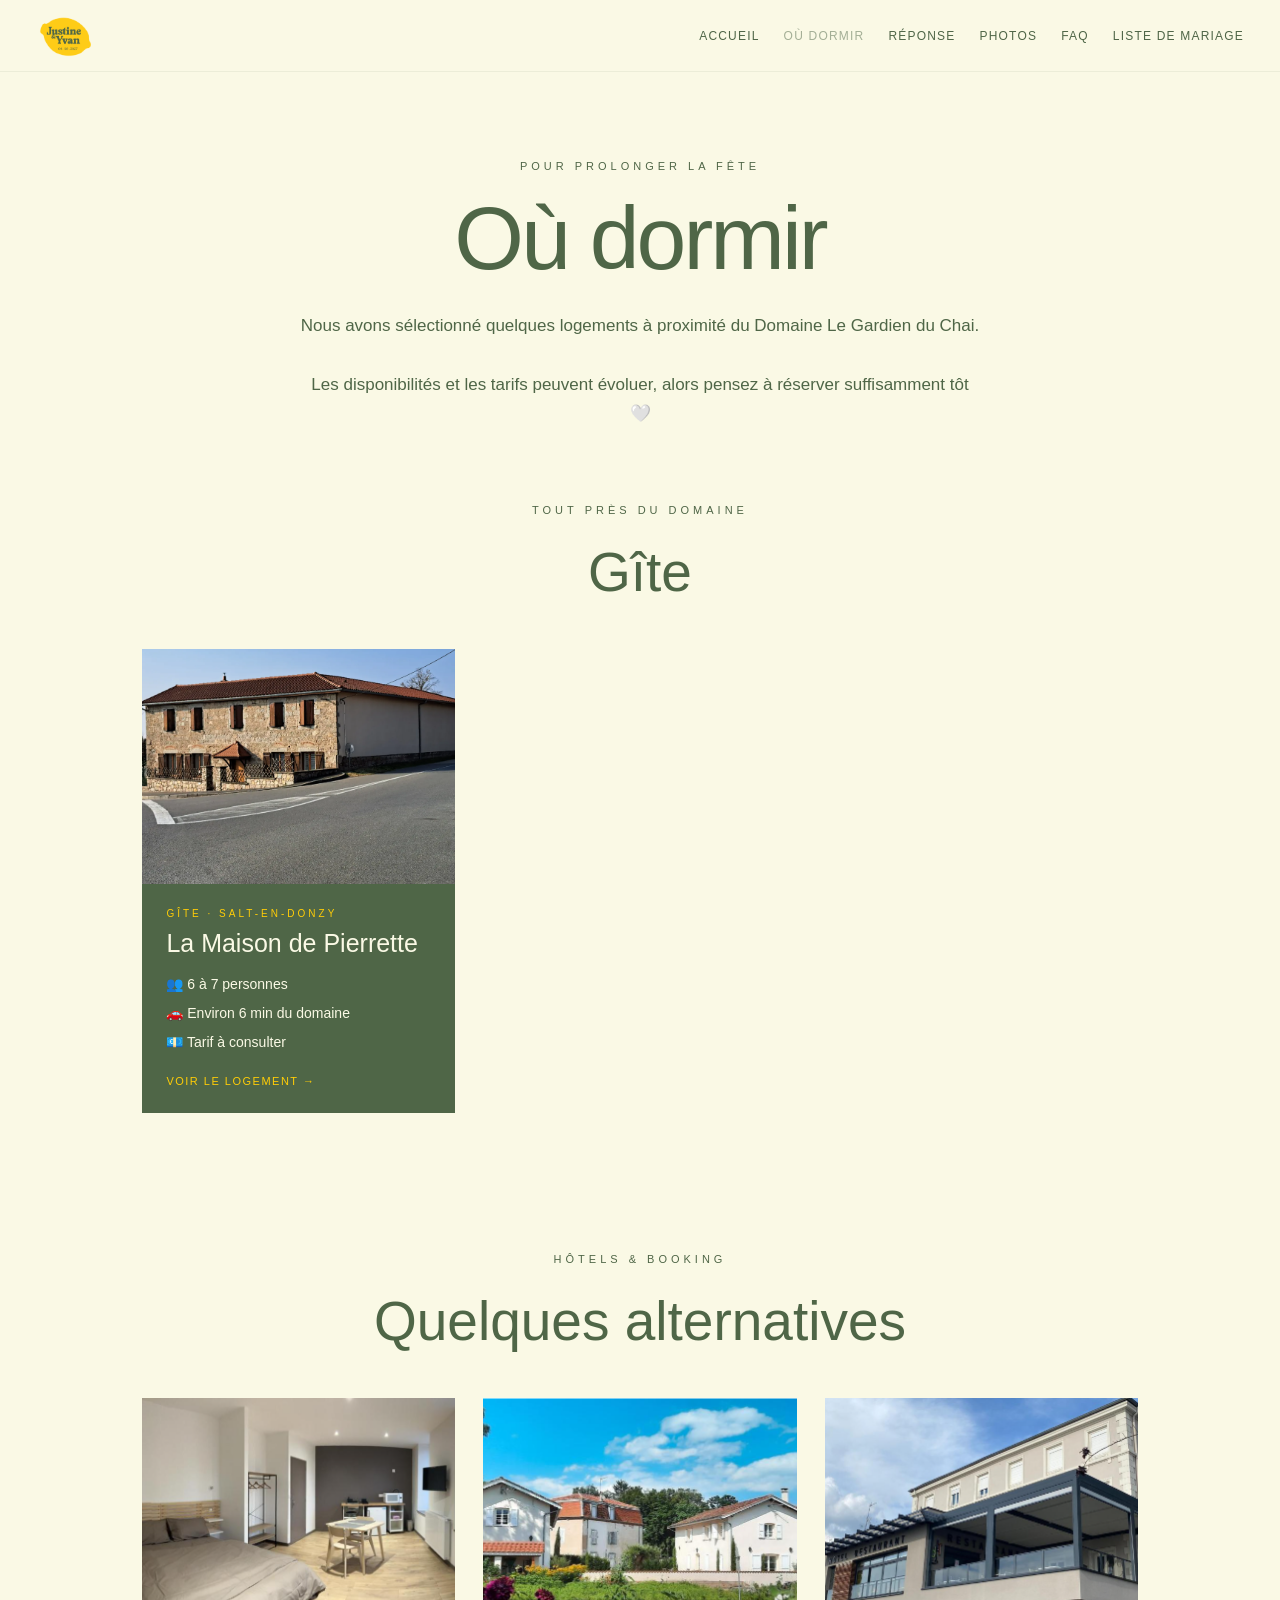
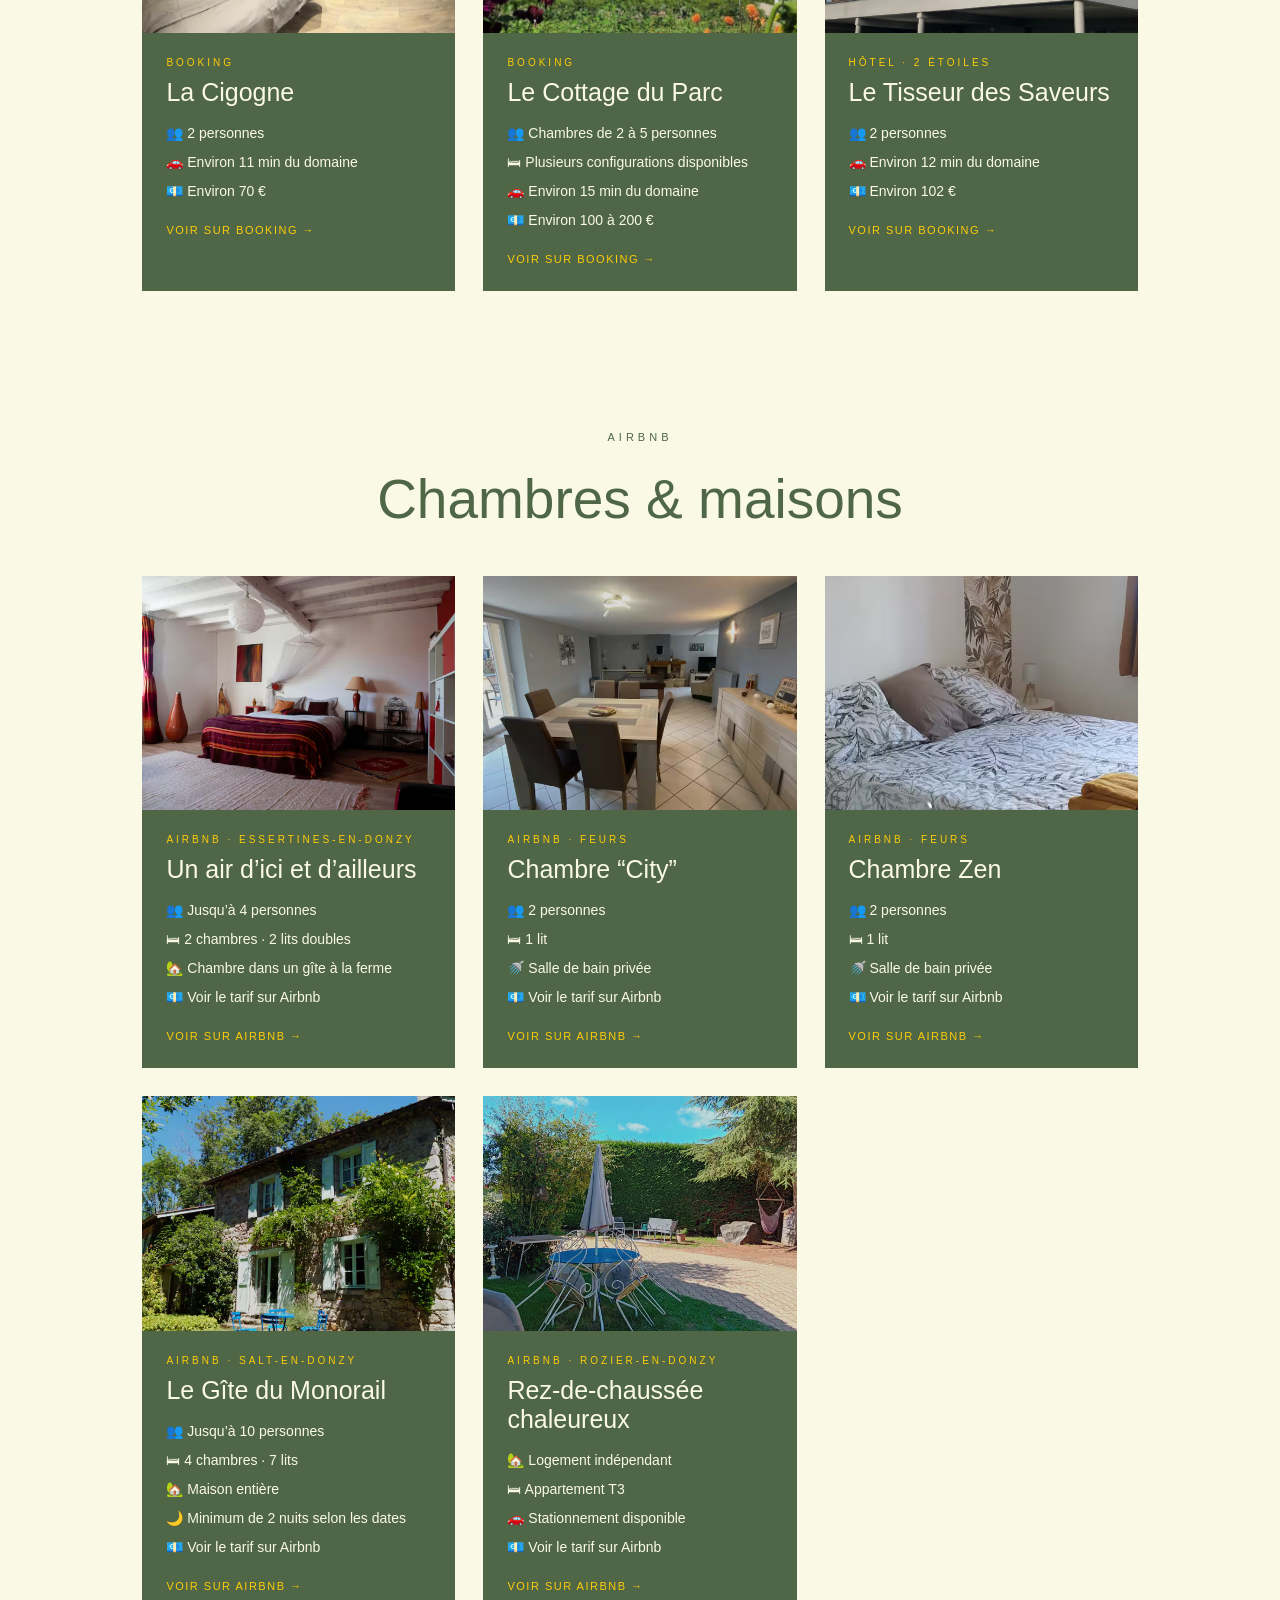
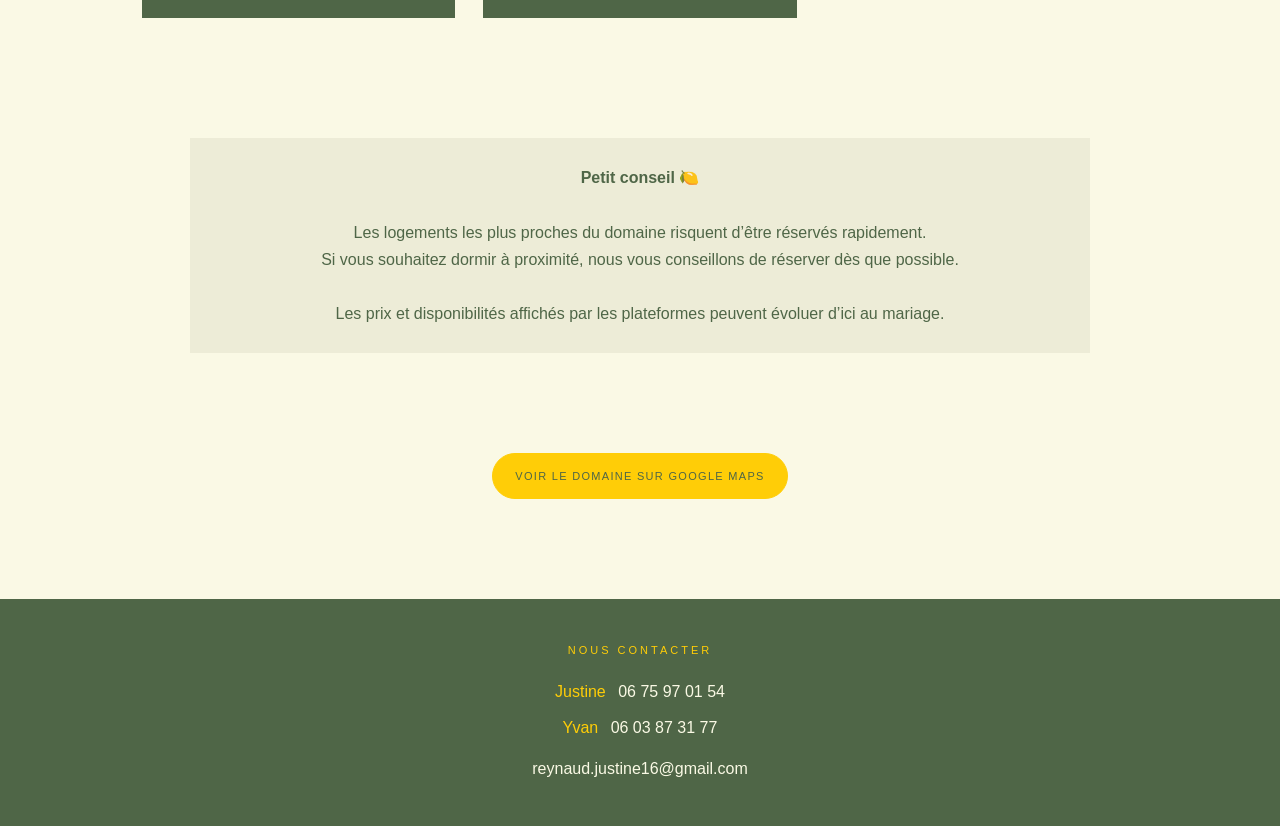
==== commit 5db0c200: "Update dormir.html" ====
--- a/dormir.html
+++ b/dormir.html
@@ -86,7 +86,7 @@
         </a>
 
         <a href="./rsvp.html">
-            RSVP
+            Réponse
         </a>
 
         <a href="./photos.html">
--- a/style.css
+++ b/style.css
@@ -3574,3 +3574,475 @@
     }
 
 }
+/* =========================================================
+   NOUVELLE PAGE PHOTOS
+   Cette partie prend la priorité sur les anciens styles
+========================================================= */
+
+.photos-hero {
+    padding-bottom: 55px !important;
+}
+
+
+/* BLOC PRINCIPAL */
+
+.wedshoots-section {
+    padding: 0 22px 100px !important;
+}
+
+.wedshoots-card {
+    width: min(820px, 100%) !important;
+    margin: 0 auto !important;
+    padding: 65px 55px !important;
+
+    background: #4f6647 !important;
+    color: #faf9e5 !important;
+
+    text-align: center !important;
+}
+
+.wedshoots-small-title {
+    margin-bottom: 20px !important;
+
+    color: #ffcd07 !important;
+
+    font-size: 11px !important;
+    letter-spacing: 4px !important;
+    text-transform: uppercase !important;
+}
+
+.wedshoots-card h2 {
+    margin: 0 !important;
+
+    color: #faf9e5 !important;
+
+    font-size: clamp(38px, 5vw, 58px) !important;
+    font-weight: 400 !important;
+    line-height: 1.05 !important;
+}
+
+.wedshoots-intro {
+    max-width: 610px !important;
+
+    margin: 28px auto 0 !important;
+
+    color: #faf9e5 !important;
+
+    font-size: 17px !important;
+    line-height: 1.7 !important;
+}
+
+
+/* =========================================================
+   BOUTON PRINCIPAL
+========================================================= */
+
+.wedshoots-button {
+    display: inline-flex !important;
+
+    align-items: center !important;
+    justify-content: center !important;
+
+    margin-top: 34px !important;
+
+    min-height: 54px !important;
+
+    padding: 0 30px !important;
+
+    background: #ffcd07 !important;
+    color: #4f6647 !important;
+
+    border-radius: 999px !important;
+
+    text-decoration: none !important;
+
+    font-size: 12px !important;
+    font-weight: 600 !important;
+
+    letter-spacing: 1.5px !important;
+    text-transform: uppercase !important;
+}
+
+.wedshoots-button:hover {
+    transform: translateY(-2px);
+}
+
+
+/* PETITE PHRASE */
+
+.wedshoots-mobile-note {
+    max-width: 500px !important;
+
+    margin: 16px auto 0 !important;
+
+    color: #faf9e5 !important;
+
+    font-size: 12px !important;
+    line-height: 1.5 !important;
+
+    opacity: .75 !important;
+}
+
+
+/* =========================================================
+   CODE ALBUM
+========================================================= */
+
+.album-code-box {
+    width: min(360px, 100%) !important;
+
+    margin: 38px auto 0 !important;
+
+    padding: 22px 15px !important;
+
+    border: 1px solid rgba(250,249,229,.35) !important;
+}
+
+.album-code-box span {
+    display: block !important;
+
+    margin-bottom: 8px !important;
+
+    color: #faf9e5 !important;
+
+    font-size: 10px !important;
+    letter-spacing: 2px !important;
+    text-transform: uppercase !important;
+}
+
+.album-code-box strong {
+    display: block !important;
+
+    color: #ffcd07 !important;
+
+    font-size: 25px !important;
+    font-weight: 500 !important;
+
+    letter-spacing: 2px !important;
+}
+
+
+/* =========================================================
+   QR CODE — SURTOUT PAS GÉANT
+========================================================= */
+
+.wedshoots-qr {
+    margin-top: 40px !important;
+
+    text-align: center !important;
+}
+
+.qr-title {
+    margin-bottom: 15px !important;
+
+    color: #faf9e5 !important;
+
+    font-size: 10px !important;
+    letter-spacing: 2px !important;
+    text-transform: uppercase !important;
+}
+
+.qr-box {
+    display: flex !important;
+
+    align-items: center !important;
+    justify-content: center !important;
+
+    width: 150px !important;
+    height: 150px !important;
+
+    margin: 0 auto !important;
+
+    padding: 9px !important;
+
+    background: #faf9e5 !important;
+}
+
+.qr-box img {
+    display: block !important;
+
+    width: 132px !important;
+    height: 132px !important;
+
+    max-width: 132px !important;
+
+    object-fit: contain !important;
+}
+
+.wedshoots-qr p {
+    margin: 12px auto 0 !important;
+
+    color: #faf9e5 !important;
+
+    font-size: 11px !important;
+
+    opacity: .65 !important;
+}
+
+.wedshoots-message {
+    margin-top: 38px !important;
+
+    color: #ffcd07 !important;
+
+    font-size: 18px !important;
+    line-height: 1.6 !important;
+}
+
+
+/* =========================================================
+   ALBUM PHOTOS
+========================================================= */
+
+.memories-section {
+    padding: 95px 5vw 110px !important;
+
+    background: #faf9e5 !important;
+}
+
+.memories-heading {
+    margin-bottom: 48px !important;
+
+    text-align: center !important;
+}
+
+.memories-heading h2 {
+    margin: 0 !important;
+
+    color: #4f6647 !important;
+
+    font-size: clamp(40px, 6vw, 68px) !important;
+    font-weight: 400 !important;
+}
+
+
+/* GRILLE */
+
+.memory-gallery {
+    width: min(1100px, 100%) !important;
+
+    margin: 0 auto !important;
+
+    display: grid !important;
+
+    grid-template-columns:
+        repeat(12, 1fr) !important;
+
+    grid-auto-rows: 65px !important;
+
+    gap: 12px !important;
+}
+
+.memory-photo {
+    margin: 0 !important;
+
+    overflow: hidden !important;
+
+    background: #a09f85 !important;
+}
+
+.memory-photo img {
+    display: block !important;
+
+    width: 100% !important;
+    height: 100% !important;
+
+    object-fit: cover !important;
+}
+
+
+/* MOSAÏQUE */
+
+.memory-photo-1 {
+    grid-column: 1 / 5 !important;
+    grid-row: 1 / 7 !important;
+}
+
+.memory-photo-2 {
+    grid-column: 5 / 9 !important;
+    grid-row: 1 / 5 !important;
+}
+
+.memory-photo-3 {
+    grid-column: 9 / 13 !important;
+    grid-row: 1 / 7 !important;
+}
+
+.memory-photo-4 {
+    grid-column: 5 / 9 !important;
+    grid-row: 5 / 10 !important;
+}
+
+.memory-photo-5 {
+    grid-column: 1 / 5 !important;
+    grid-row: 7 / 12 !important;
+}
+
+
+/* =========================================================
+   VERSION TÉLÉPHONE
+========================================================= */
+
+@media (max-width: 700px) {
+
+    .photos-hero {
+        padding-bottom: 40px !important;
+    }
+
+
+    .wedshoots-section {
+        padding:
+            0
+            16px
+            70px !important;
+    }
+
+
+    .wedshoots-card {
+        padding:
+            42px
+            20px !important;
+    }
+
+
+    .wedshoots-small-title {
+        font-size: 9px !important;
+
+        letter-spacing: 3px !important;
+    }
+
+
+    .wedshoots-card h2 {
+        font-size: 36px !important;
+    }
+
+
+    .wedshoots-intro {
+        font-size: 15px !important;
+    }
+
+
+    /* Gros bouton facile à toucher */
+
+    .wedshoots-button {
+        width: 100% !important;
+
+        min-height: 56px !important;
+
+        margin-top: 30px !important;
+
+        padding:
+            0
+            15px !important;
+
+        font-size: 11px !important;
+    }
+
+
+    .album-code-box {
+        margin-top: 30px !important;
+    }
+
+
+    /*
+       QR volontairement plus petit sur téléphone :
+       le bouton est le moyen principal.
+    */
+
+    .qr-box {
+        width: 125px !important;
+        height: 125px !important;
+    }
+
+
+    .qr-box img {
+        width: 107px !important;
+        height: 107px !important;
+
+        max-width: 107px !important;
+    }
+
+
+    .wedshoots-message {
+        font-size: 16px !important;
+    }
+
+
+    /* ALBUM */
+
+    .memories-section {
+        padding:
+            65px
+            10px
+            75px !important;
+    }
+
+
+    .memories-heading {
+        margin-bottom: 32px !important;
+    }
+
+
+    .memory-gallery {
+        display: grid !important;
+
+        grid-template-columns:
+            1fr
+            1fr !important;
+
+        grid-auto-rows: auto !important;
+
+        gap: 7px !important;
+    }
+
+
+    .memory-photo-1,
+    .memory-photo-2,
+    .memory-photo-3,
+    .memory-photo-4,
+    .memory-photo-5 {
+
+        grid-column: auto !important;
+        grid-row: auto !important;
+
+        aspect-ratio: 3 / 4 !important;
+
+    }
+
+
+    /* photo horizontale */
+
+    .memory-photo-2 {
+
+        grid-column: 1 / -1 !important;
+
+        aspect-ratio: 16 / 9 !important;
+
+    }
+
+
+    /* dernière photo large */
+
+    .memory-photo-5 {
+
+        grid-column: 1 / -1 !important;
+
+        aspect-ratio: 4 / 5 !important;
+
+    }
+
+}
+
+
+@media (max-width: 700px) {
+
+    .wedshoots-card {
+        background: #4f6647 !important;
+        border: none !important;
+    }
+
+    .wedshoots-button {
+        background: #ffcd07 !important;
+        color: #4f6647 !important;
+    }
+
+}
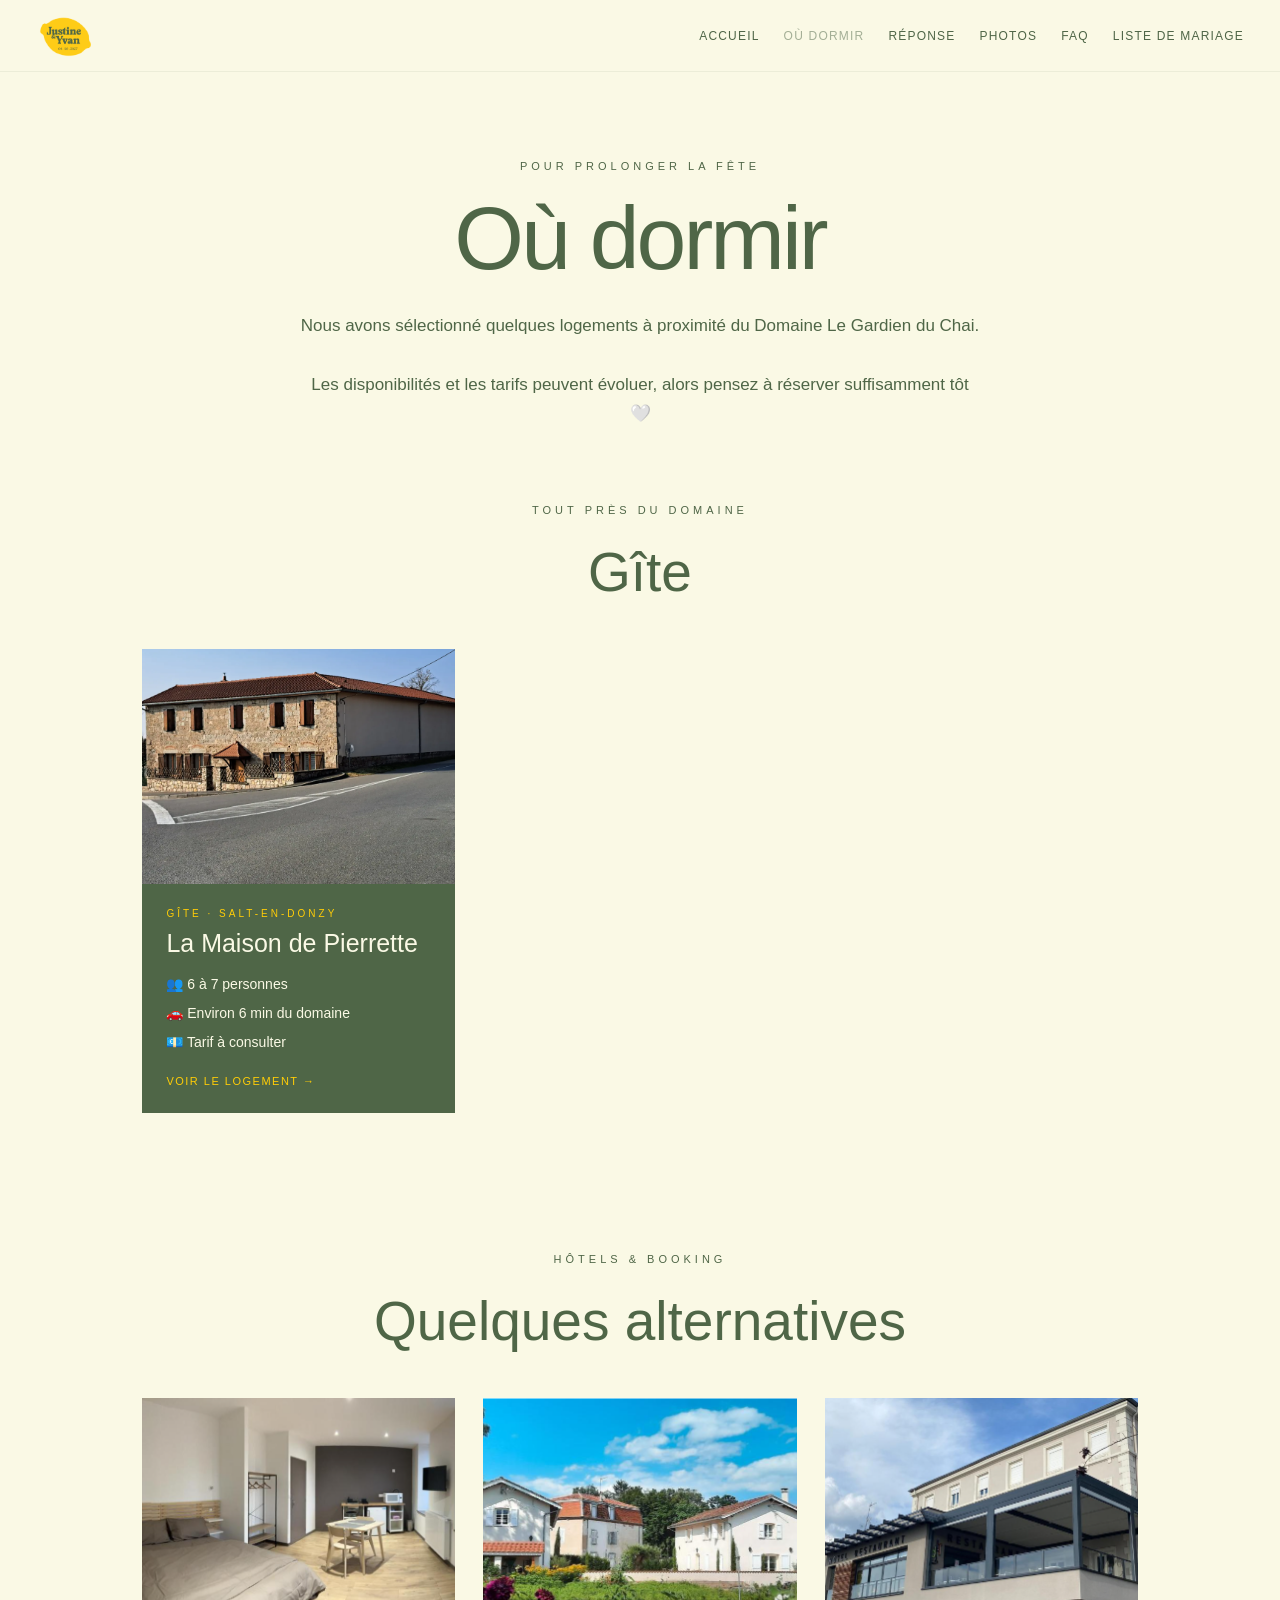
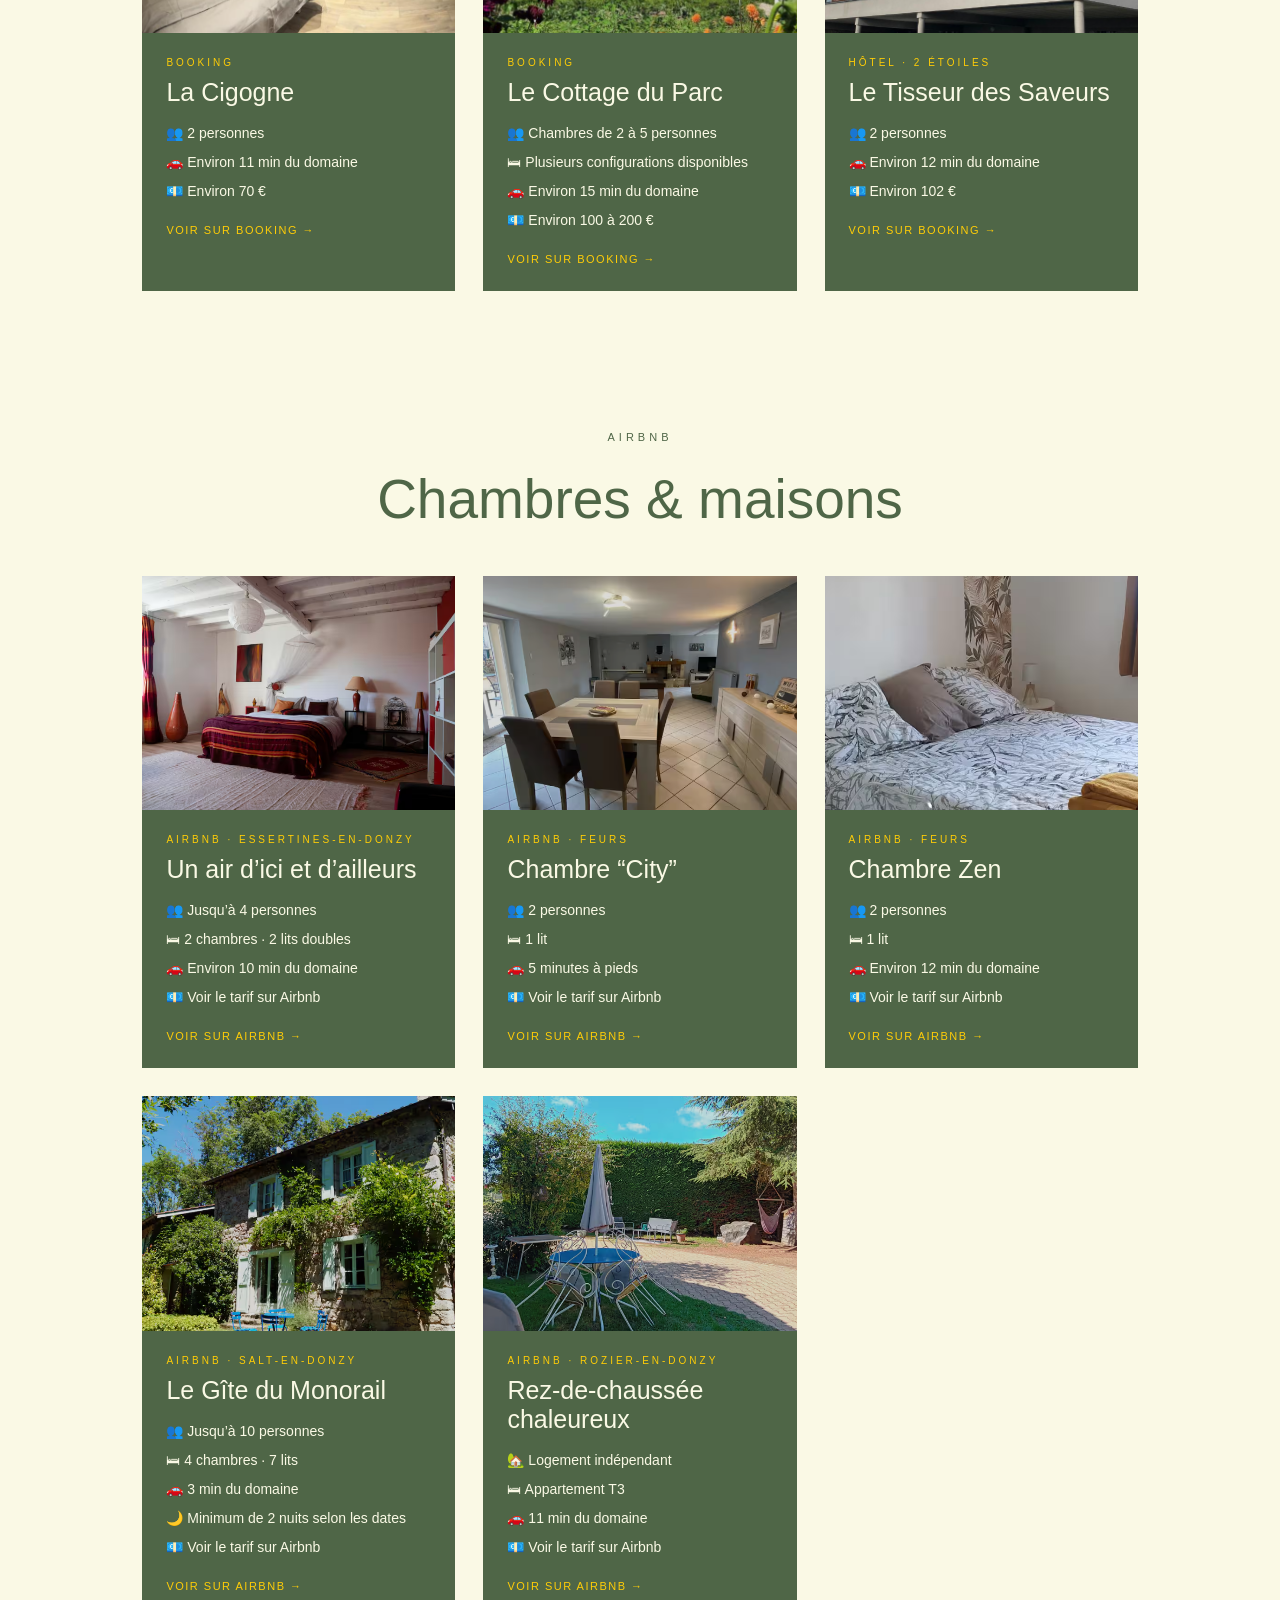
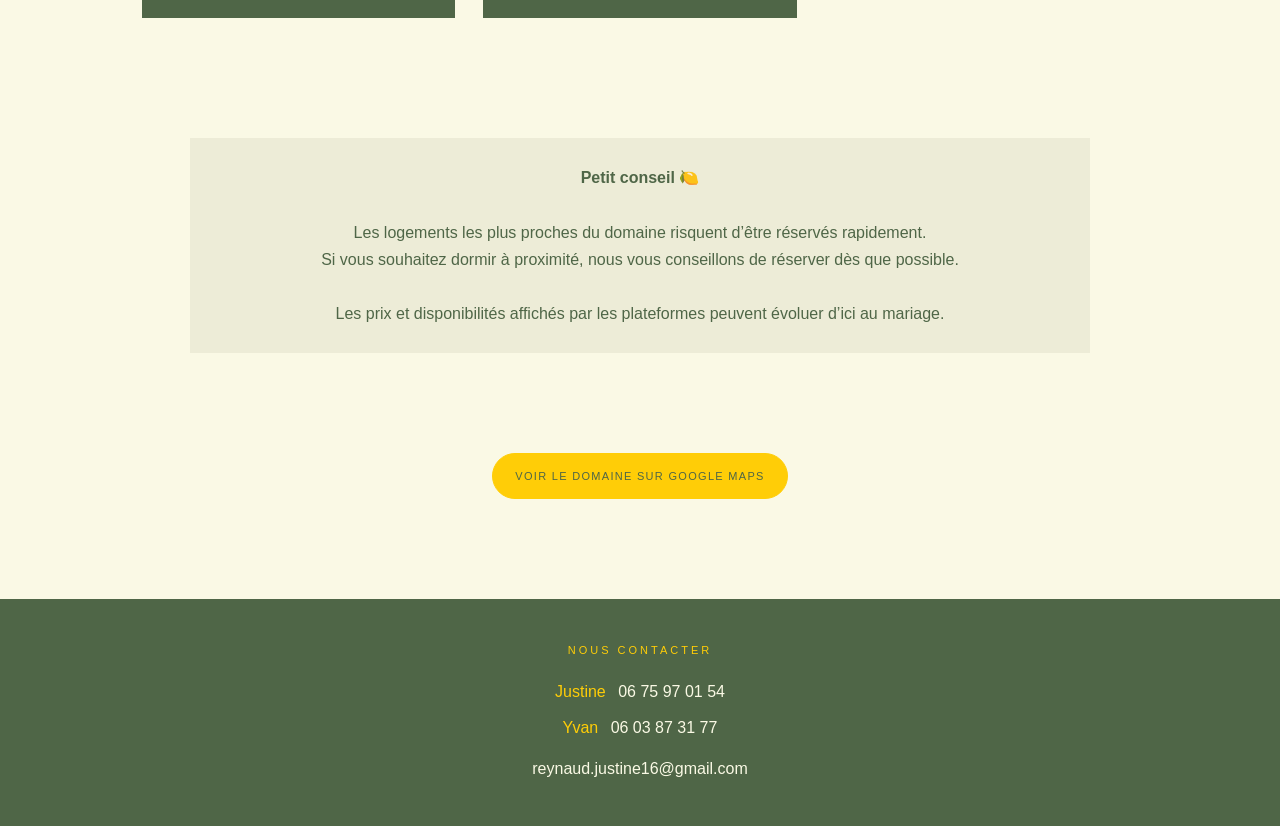
==== commit 637e14e8: "Update dormir.html" ====
--- a/dormir.html
+++ b/dormir.html
@@ -528,7 +528,7 @@
                     </span>
 
                     <span>
-                        🏡 Chambre dans un gîte à la ferme
+                        🚗 Environ 10 min du domaine
                     </span>
 
                     <span>
@@ -589,7 +589,7 @@
                     </span>
 
                     <span>
-                        🚿 Salle de bain privée
+                        🚗 5 minutes à pieds
                     </span>
 
                     <span>
@@ -650,7 +650,7 @@
                     </span>
 
                     <span>
-                        🚿 Salle de bain privée
+                        🚗 Environ 12 min du domaine
                     </span>
 
                     <span>
@@ -711,7 +711,7 @@
                     </span>
 
                     <span>
-                        🏡 Maison entière
+                        🚗 3 min du domaine
                     </span>
 
                     <span>
@@ -776,7 +776,7 @@
                     </span>
 
                     <span>
-                        🚗 Stationnement disponible
+                        🚗 11 min du domaine
                     </span>
 
                     <span>
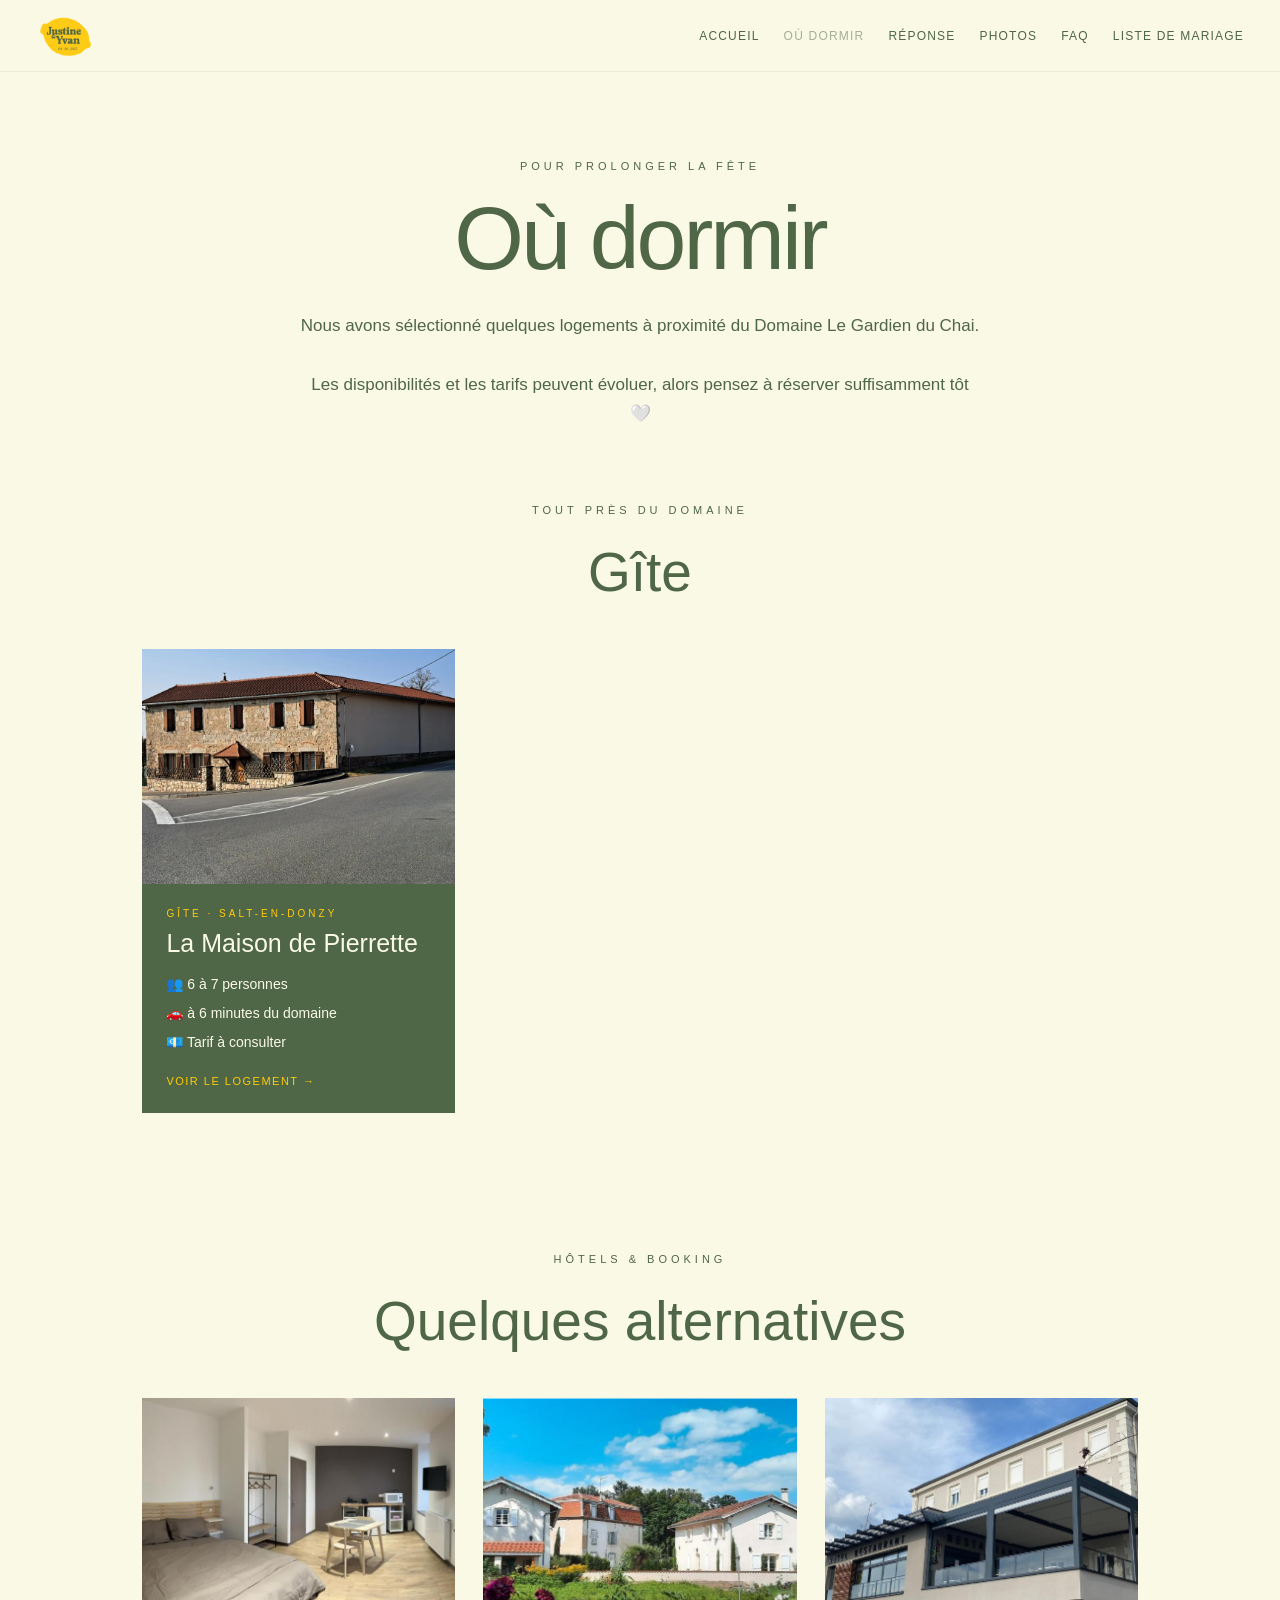
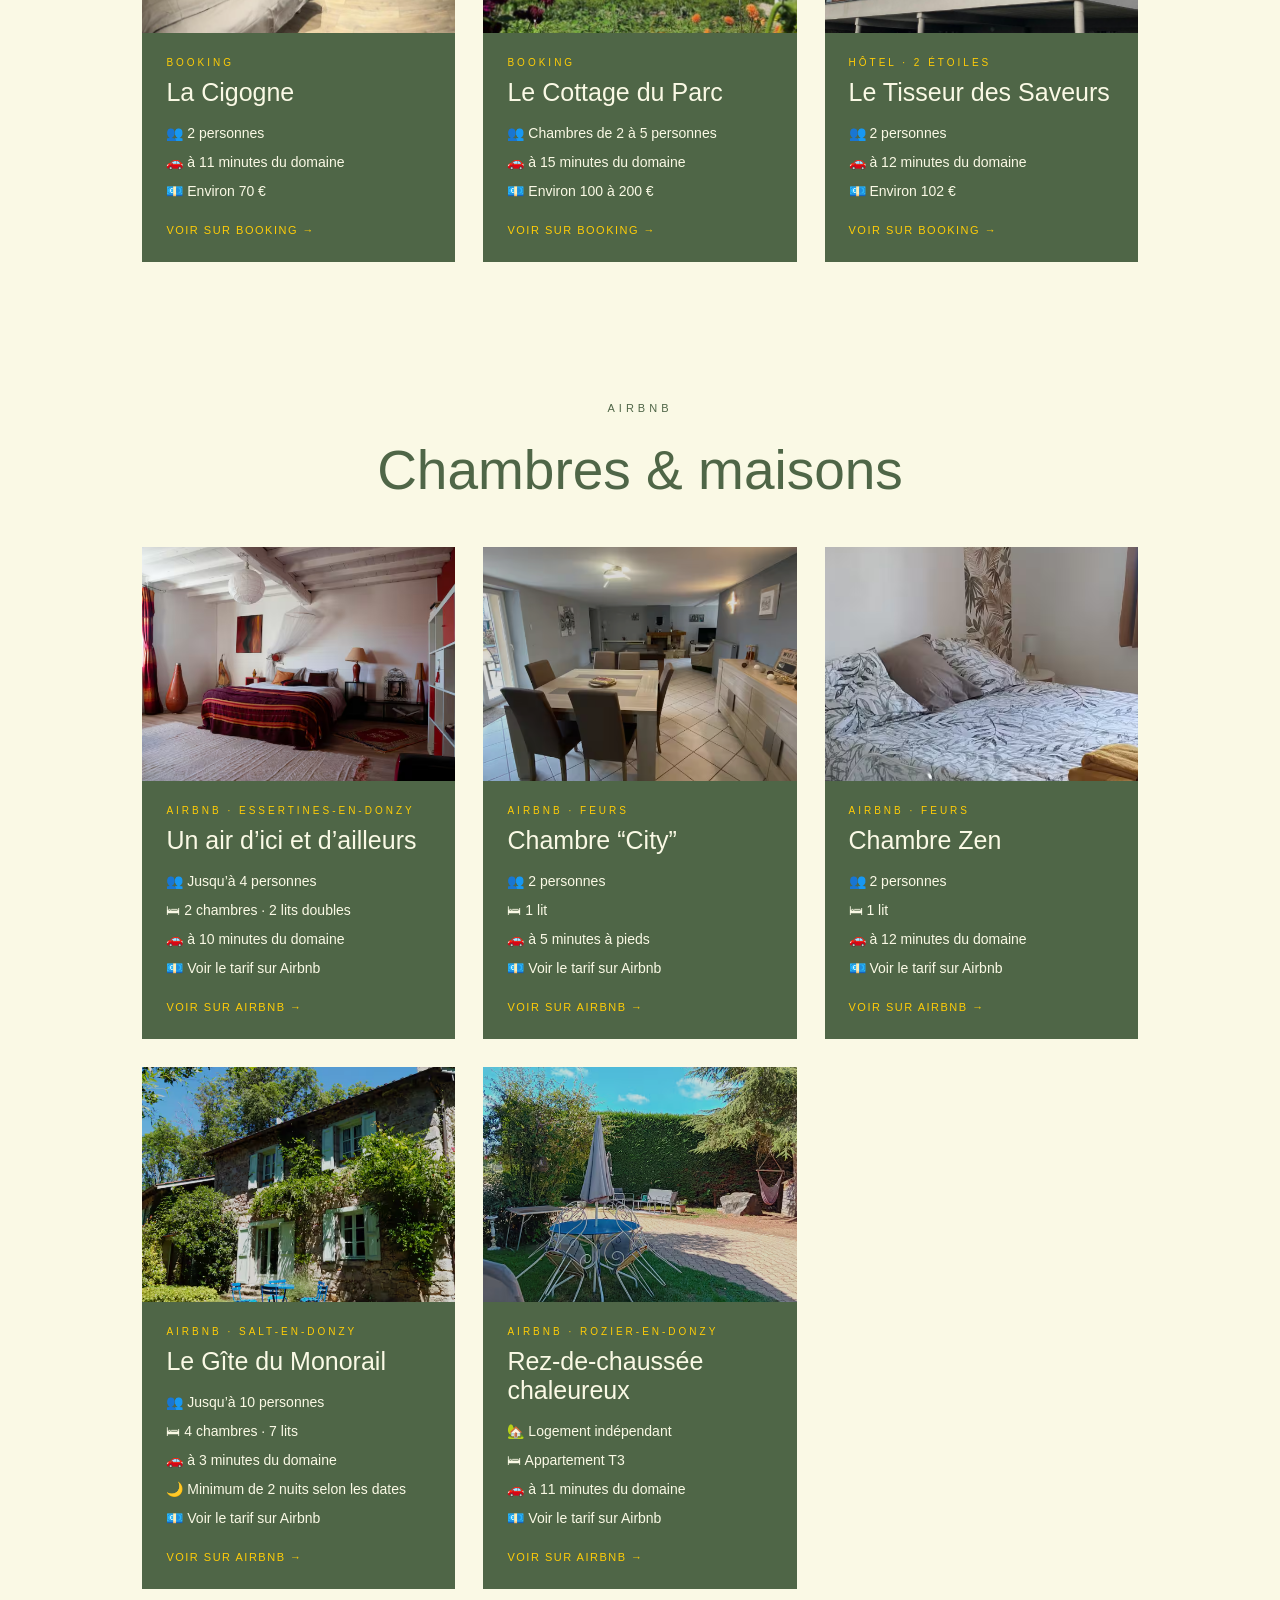
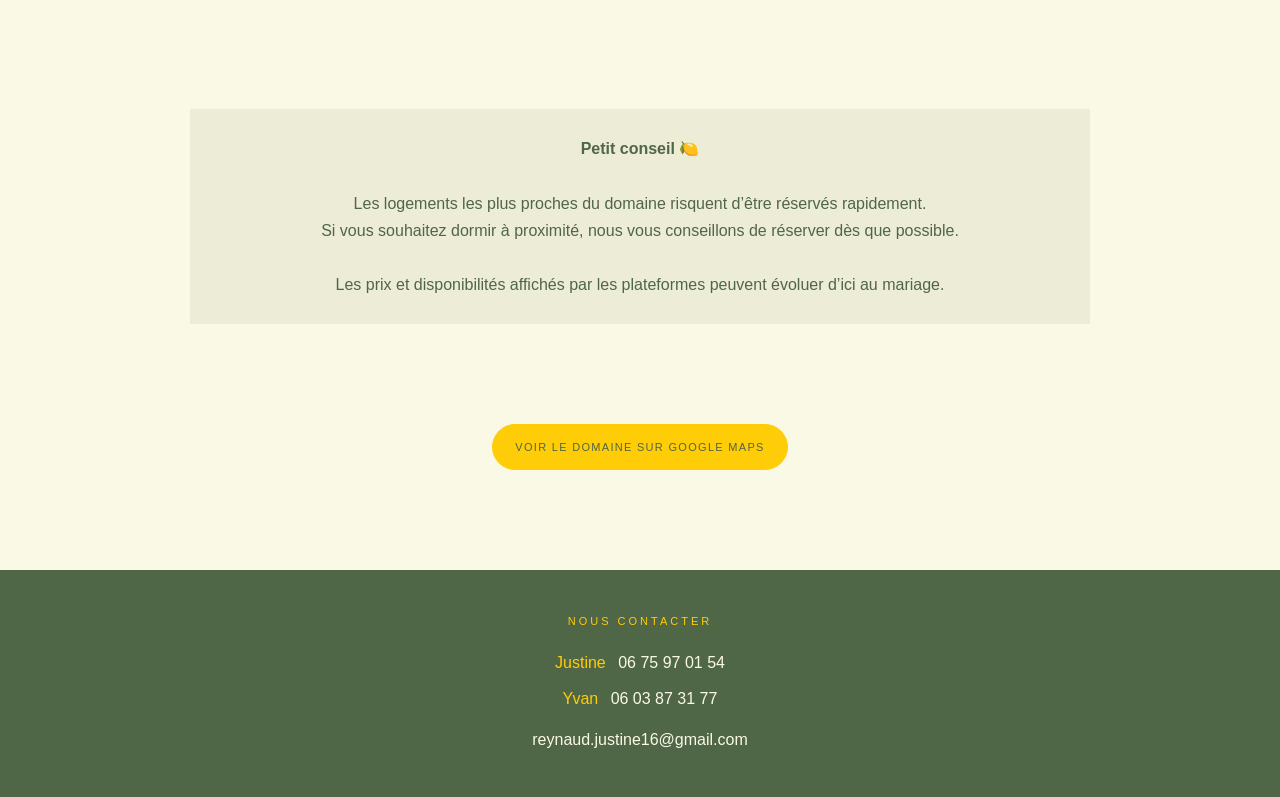
==== commit 28c57c4e: "Update dormir.html" ====
--- a/dormir.html
+++ b/dormir.html
@@ -212,7 +212,7 @@
                     </span>
 
                     <span>
-                        🚗 Environ 6 min du domaine
+                        🚗 à 6 minutes du domaine
                     </span>
 
                     <span>
@@ -309,7 +309,7 @@
                     </span>
 
                     <span>
-                        🚗 Environ 11 min du domaine
+                        🚗 à 11 minutes du domaine
                     </span>
 
                     <span>
@@ -366,11 +366,7 @@
                     </span>
 
                     <span>
-                        🛏 Plusieurs configurations disponibles
-                    </span>
-
-                    <span>
-                        🚗 Environ 15 min du domaine
+                        🚗 à 15 minutes du domaine
                     </span>
 
                     <span>
@@ -427,7 +423,7 @@
                     </span>
 
                     <span>
-                        🚗 Environ 12 min du domaine
+                        🚗 à 12 minutes du domaine
                     </span>
 
                     <span>
@@ -528,7 +524,7 @@
                     </span>
 
                     <span>
-                        🚗 Environ 10 min du domaine
+                        🚗 à 10 minutes du domaine
                     </span>
 
                     <span>
@@ -589,7 +585,7 @@
                     </span>
 
                     <span>
-                        🚗 5 minutes à pieds
+                        🚗 à 5 minutes à pieds
                     </span>
 
                     <span>
@@ -650,7 +646,7 @@
                     </span>
 
                     <span>
-                        🚗 Environ 12 min du domaine
+                        🚗 à 12 minutes du domaine
                     </span>
 
                     <span>
@@ -711,7 +707,7 @@
                     </span>
 
                     <span>
-                        🚗 3 min du domaine
+                        🚗 à 3 minutes du domaine
                     </span>
 
                     <span>
@@ -776,7 +772,7 @@
                     </span>
 
                     <span>
-                        🚗 11 min du domaine
+                        🚗 à 11 minutes du domaine
                     </span>
 
                     <span>
